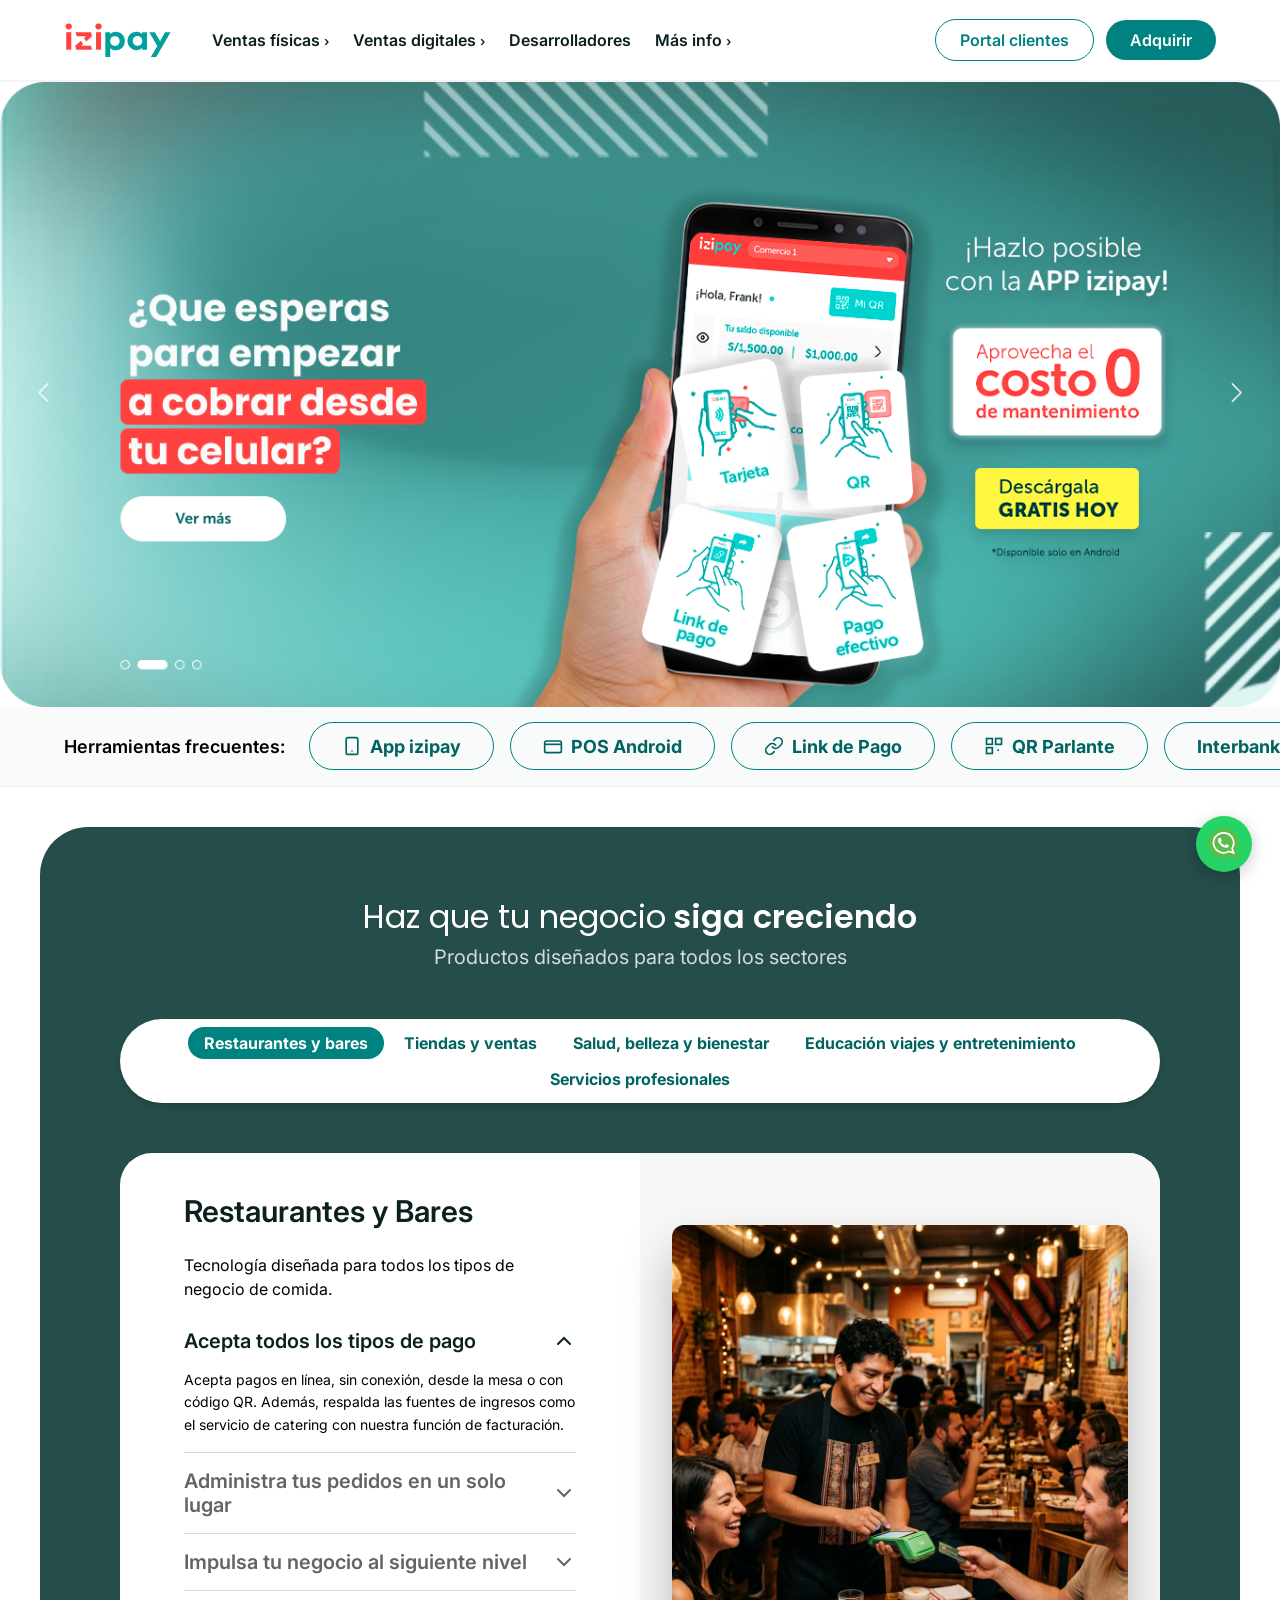
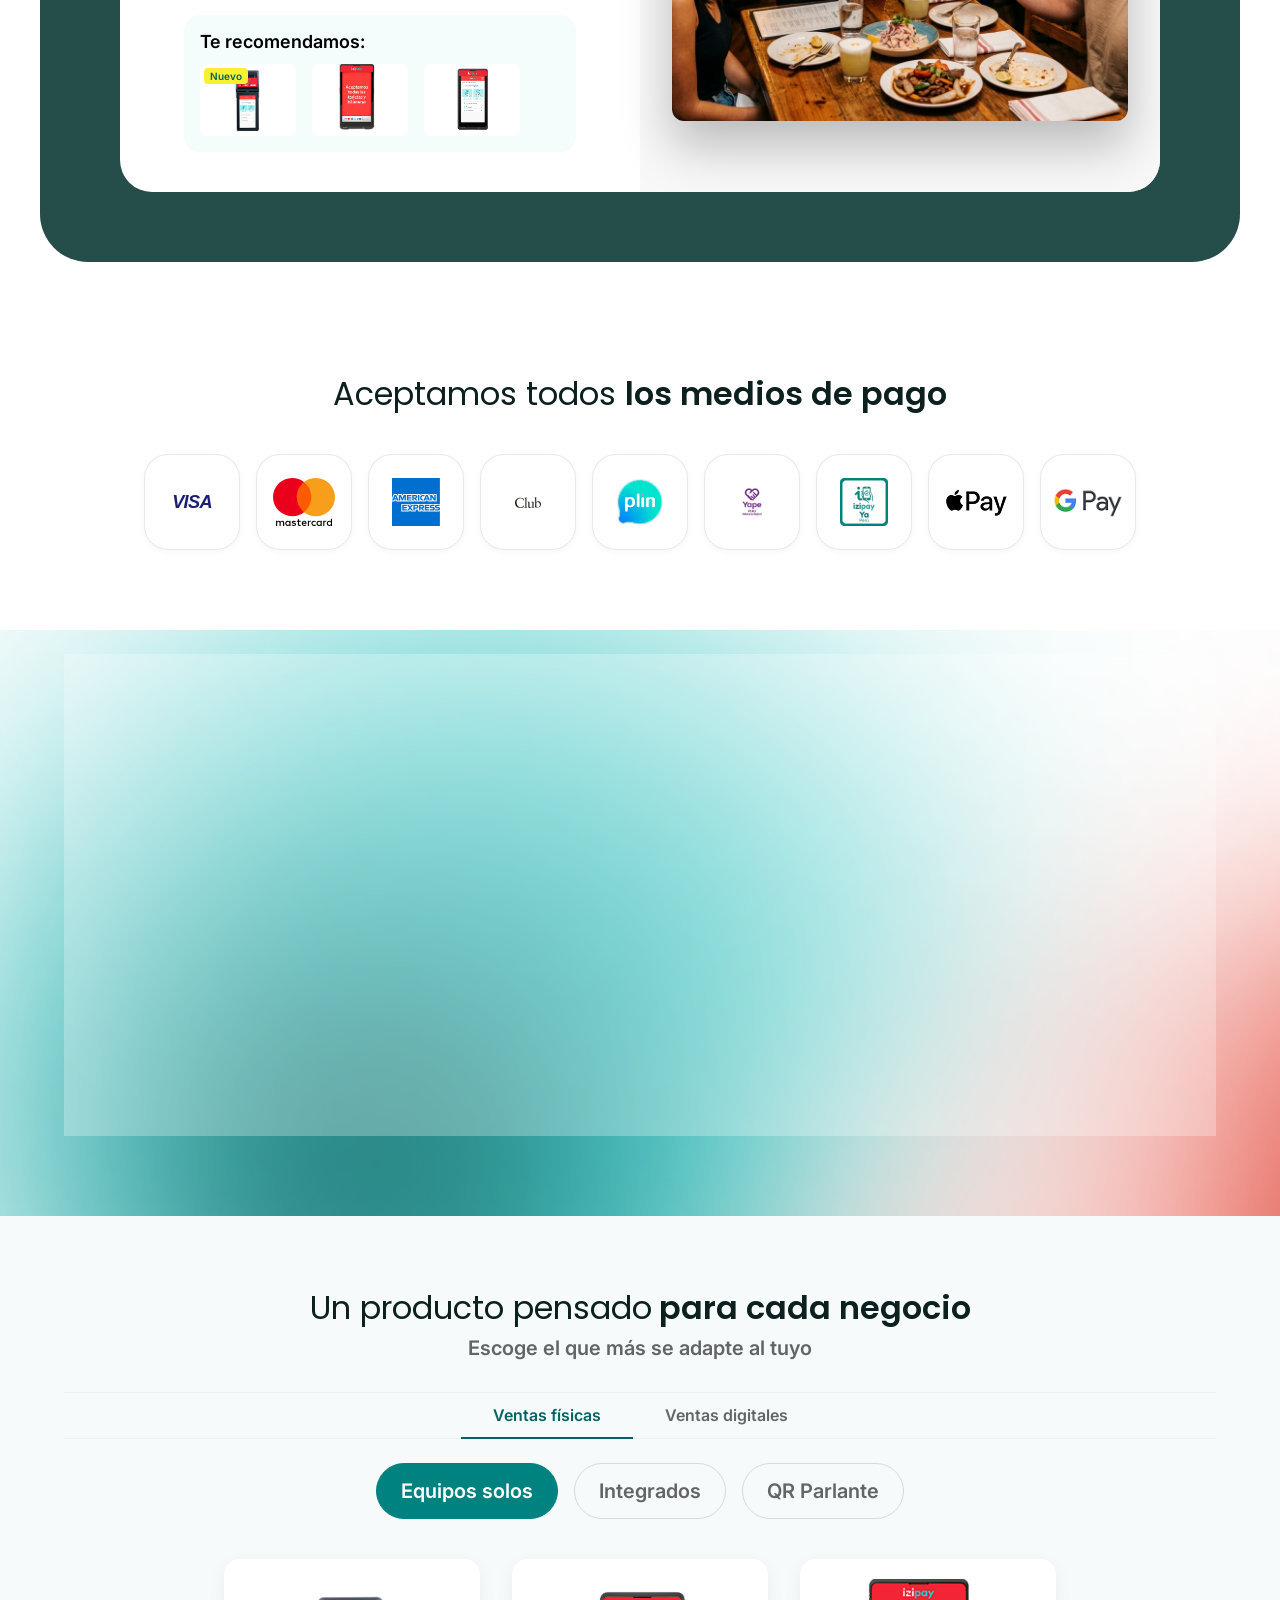
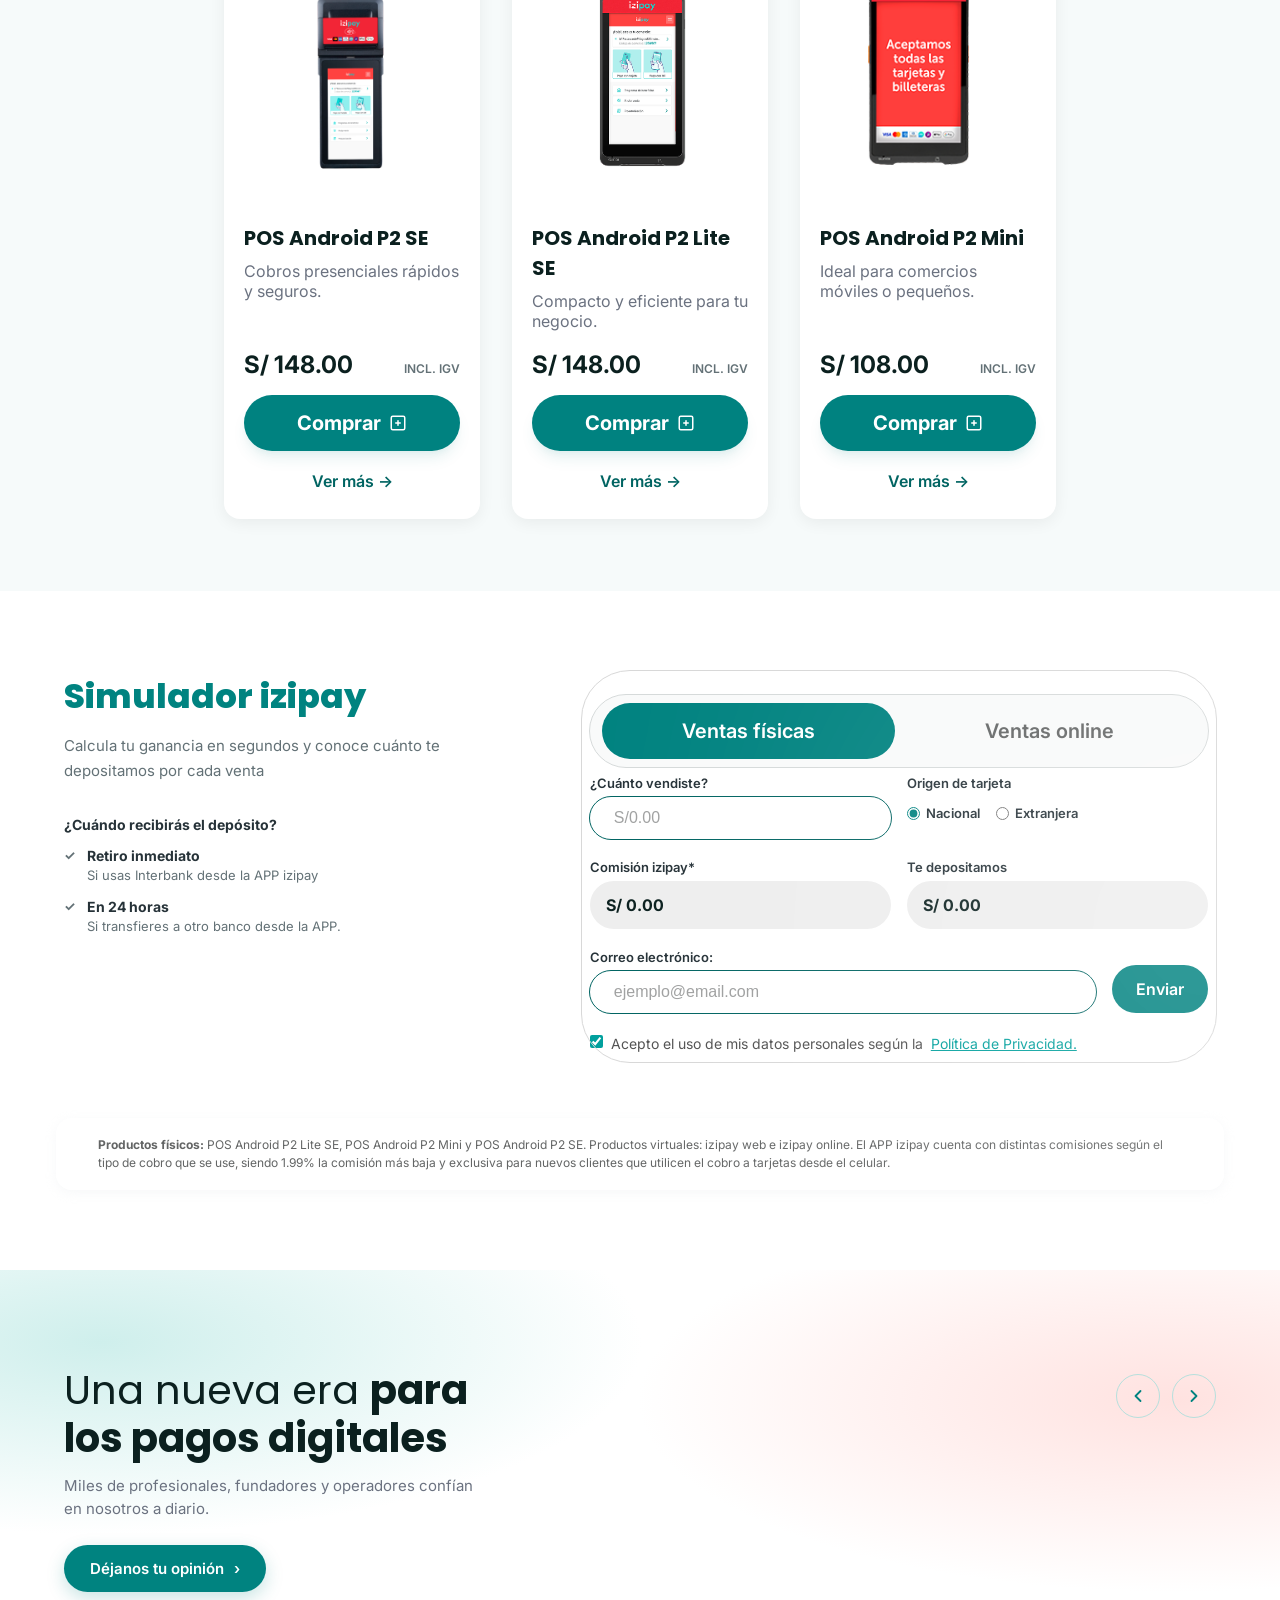
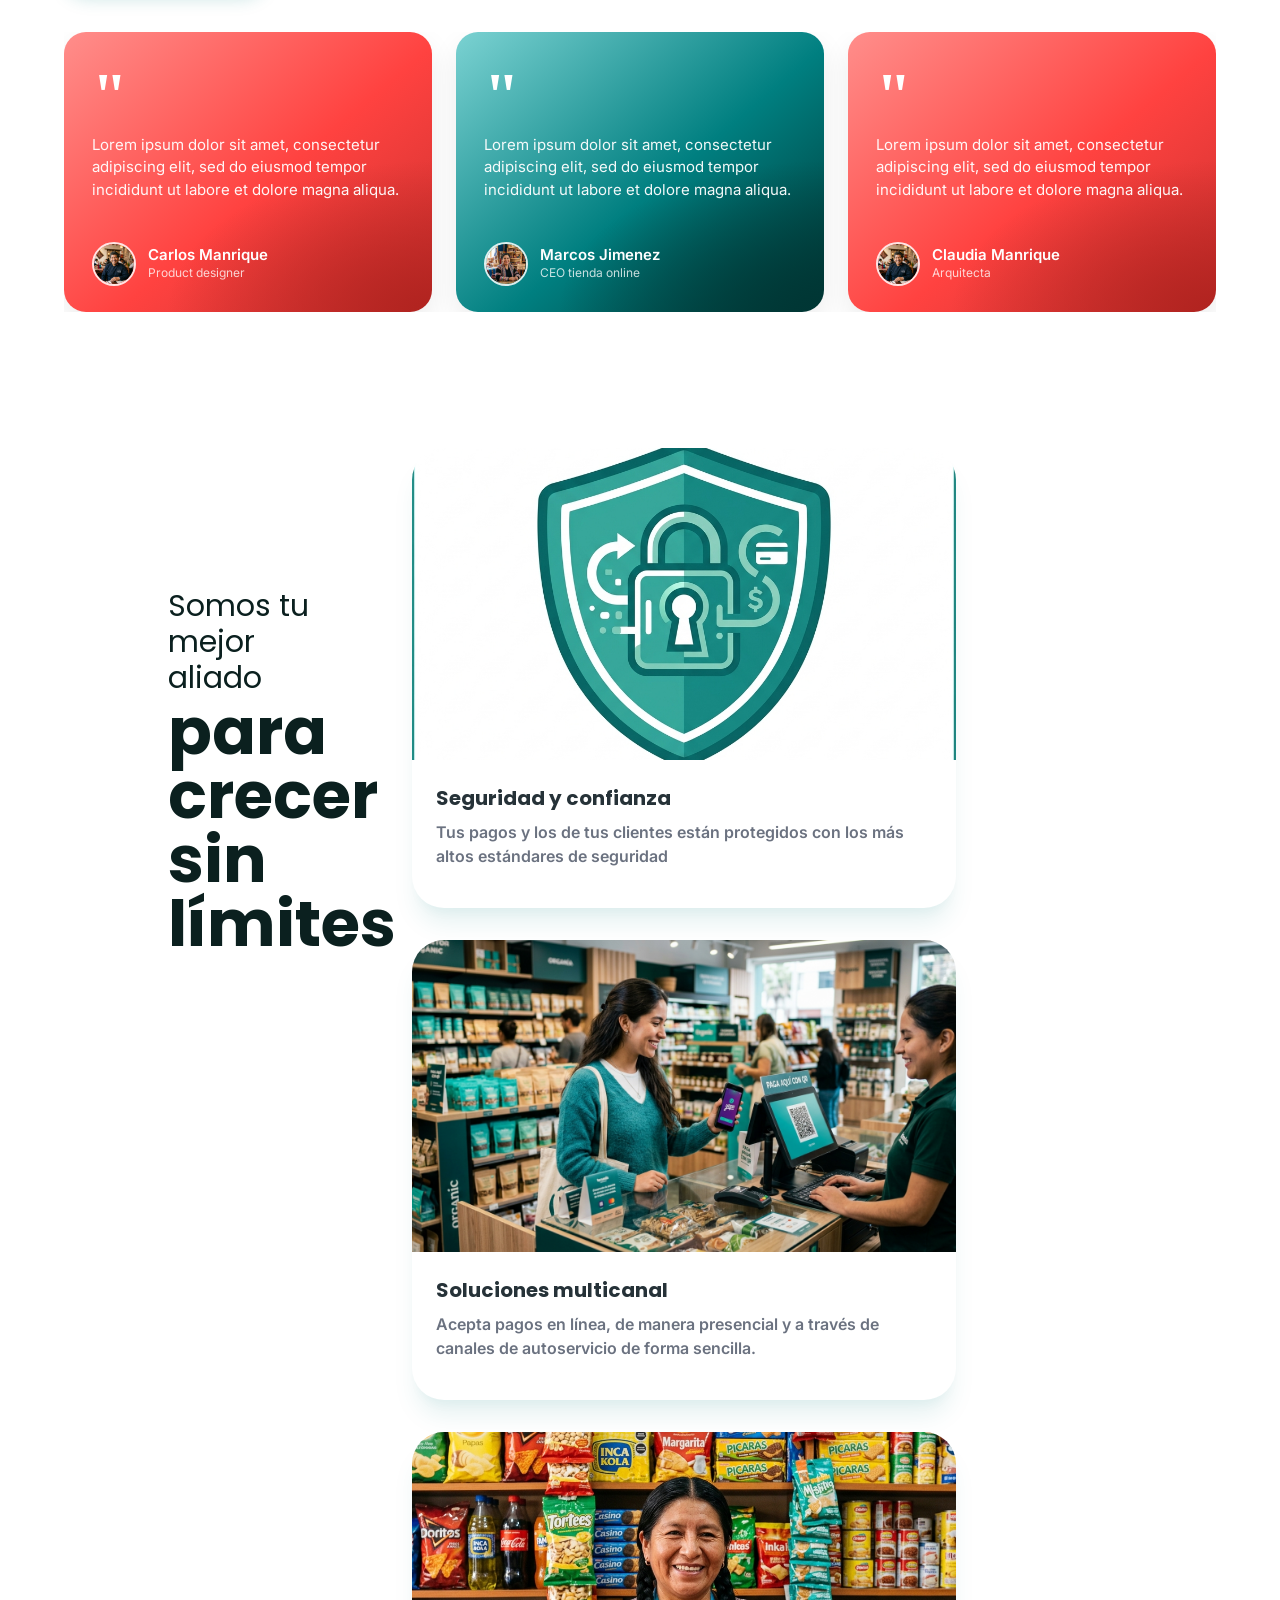
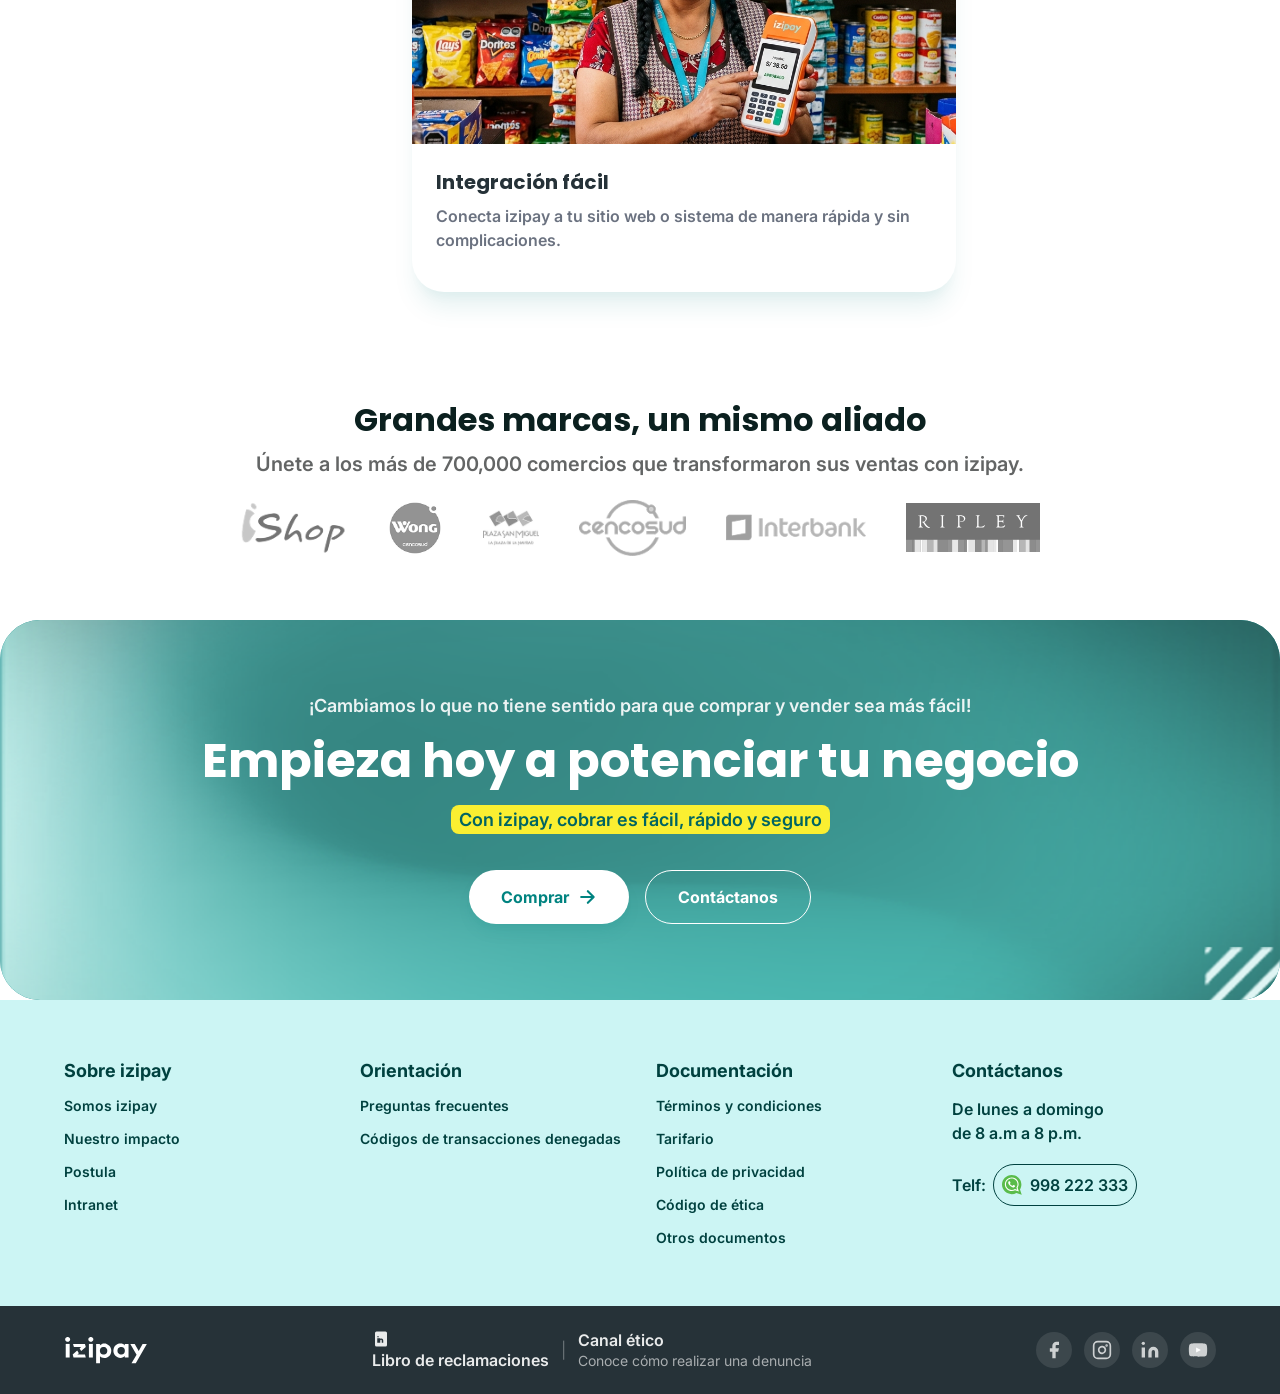
==== index.html @ b8c8ad10 "feat: carousel Promociones con 3 banners reales (1920x592, image177, image176)" ====
<!DOCTYPE html>
<html lang="es">
<head>
  <meta charset="UTF-8" />
  <meta name="viewport" content="width=device-width, initial-scale=1.0" />
  <title>izipay — Cobra desde tu celular</title>
  <link rel="stylesheet" href="styles.css" />
  <link rel="preconnect" href="https://fonts.googleapis.com" />
  <link rel="preconnect" href="https://fonts.gstatic.com" crossorigin />
  <link href="https://fonts.googleapis.com/css2?family=Poppins:wght@400;500;600;700;800;900&family=Inter:ital,wght@0,400;0,500;0,600;0,700;1,400&family=Nunito:wght@400;500;600;700;800&display=swap" rel="stylesheet" />
  <meta name="theme-color" content="#008280" />
</head>
<body>

<!-- ═══════════════════ NAVBAR ═══════════════════ -->
<nav class="navbar">
  <div class="nav-inner">
    <div class="nav-left">
      <a href="#" class="nav-logo">
        <img src="assets/Logo.svg" alt="izipay" />
      </a>
      <ul class="nav-links">
        <li><a href="#">Ventas físicas <span class="chevron">›</span></a></li>
        <li><a href="#">Ventas digitales <span class="chevron">›</span></a></li>
        <li><a href="#">Desarrolladores</a></li>
        <li><a href="#">Más info <span class="chevron">›</span></a></li>
      </ul>
    </div>
    <div class="nav-actions">
      <a href="#" class="btn-portal">Portal clientes</a>
      <a href="#" class="btn-adquirir">Adquirir</a>
    </div>
    <button class="hamburger" id="menuBtn"><span></span><span></span><span></span></button>
  </div>
</nav>

<!-- ═══════════════════ HERO CAROUSEL ═══════════════════ -->
<section class="hero-section">
  <div class="hero-wrap">
    <div class="carousel" id="carousel">

      <!-- SLIDE 1: APP izipay (Portada.png) -->
      <div class="slide active" data-slide="0">
        <img class="slide-full" src="assets/Portada.png" alt="¿Qué esperas para empezar a cobrar desde tu celular?" />
      </div>

      <!-- SLIDE 2: POS combo (Portada-1.png) -->
      <div class="slide" data-slide="1">
        <img class="slide-full" src="assets/Portada-1.png" alt="Consigue tu POS izipay y multiplica tus ventas" />
      </div>

      <!-- SLIDE 3: Retira al instante (Portada-2.png) -->
      <div class="slide" data-slide="2">
        <img class="slide-full" src="assets/Portada-2.png" alt="Solo con tu POS izipay retira tu dinero al instante" />
      </div>

    </div><!-- /carousel -->

    <!-- Zonas invisibles clickeables para navegar (la imagen ya trae sus propios dots/flechas) -->
    <button class="hero-nav-zone left"  onclick="changeSlide(-1)" aria-label="Slide anterior"></button>
    <button class="hero-nav-zone right" onclick="changeSlide(1)"  aria-label="Slide siguiente"></button>
  </div>
</section>

<!-- ═══════════════════ QUICK TOOLS BAR ═══════════════════ -->
<div class="quicktools-bar">
  <span class="quicktools-label">Herramientas frecuentes:</span>
  <div class="quicktools-list">
    <a href="#" class="qtool">
      <svg width="20" height="20" viewBox="0 0 24 24" fill="none"><rect x="5" y="2" width="14" height="20" rx="2" stroke="#006462" stroke-width="2"/><line x1="12" y1="18" x2="12" y2="18" stroke="#006462" stroke-width="2" stroke-linecap="round"/></svg>
      App izipay
    </a>
    <a href="#" class="qtool">
      <svg width="20" height="20" viewBox="0 0 24 24" fill="none"><rect x="2" y="6" width="20" height="14" rx="2" stroke="#006462" stroke-width="2"/><line x1="2" y1="10" x2="22" y2="10" stroke="#006462" stroke-width="2"/></svg>
      POS Android
    </a>
    <a href="#" class="qtool">
      <svg width="20" height="20" viewBox="0 0 24 24" fill="none"><path d="M10 13a5 5 0 007.54.54l3-3a5 5 0 00-7.07-7.07l-1.72 1.71" stroke="#006462" stroke-width="2" stroke-linecap="round"/><path d="M14 11a5 5 0 00-7.54-.54l-3 3a5 5 0 007.07 7.07l1.71-1.71" stroke="#006462" stroke-width="2" stroke-linecap="round"/></svg>
      Link de Pago
    </a>
    <a href="#" class="qtool">
      <svg width="20" height="20" viewBox="0 0 24 24" fill="none"><rect x="3" y="3" width="7" height="7" stroke="#006462" stroke-width="2"/><rect x="14" y="3" width="7" height="7" stroke="#006462" stroke-width="2"/><rect x="3" y="14" width="7" height="7" stroke="#006462" stroke-width="2"/><rect x="16" y="16" width="2" height="2" fill="#006462"/></svg>
      QR Parlante
    </a>
    <a href="#" class="qtool">Interbank negocios</a>
  </div>
</div>

<!-- ═══════════════════ SECTORES ═══════════════════ -->
<section class="sectores-section">
  <div class="sectores-inner">
    <div class="sectores-header">
      <h2><span class="sec-light">Haz que tu negocio</span> <span class="sec-bold">siga creciendo</span></h2>
      <p>Productos diseñados para todos los sectores</p>
    </div>

    <div class="sector-tabs-wrap">
      <div class="sector-tabs" id="sectorTabs">
        <button class="stab-sector active" data-sector="restaurantes" onclick="switchSector(this)">Restaurantes y bares</button>
        <button class="stab-sector" data-sector="tiendas" onclick="switchSector(this)">Tiendas y ventas</button>
        <button class="stab-sector" data-sector="salud" onclick="switchSector(this)">Salud, belleza y bienestar</button>
        <button class="stab-sector" data-sector="educacion" onclick="switchSector(this)">Educación viajes y entretenimiento</button>
        <button class="stab-sector" data-sector="servicios" onclick="switchSector(this)">Servicios profesionales</button>
      </div>
    </div>

    <div class="sector-card">
      <div class="sector-left">
        <h3 id="sectorTitle">Restaurantes y Bares</h3>
        <p id="sectorDesc">Tecnología diseñada para todos los tipos de negocio de comida.</p>
        <div class="sector-accordion">
          <div class="acc-item open">
            <button class="acc-btn" onclick="toggleAcc(this)">
              <span>Acepta todos los tipos de pago</span>
              <svg class="acc-icon" width="24" height="24" viewBox="0 0 24 24" fill="none"><path d="M6 9l6 6 6-6" stroke="currentColor" stroke-width="2" stroke-linecap="round"/></svg>
            </button>
            <div class="acc-body">
              <p>Acepta pagos en línea, sin conexión, desde la mesa o con código QR. Además, respalda las fuentes de ingresos como el servicio de catering con nuestra función de facturación.</p>
            </div>
          </div>
          <div class="acc-item">
            <button class="acc-btn" onclick="toggleAcc(this)">
              <span>Administra tus pedidos en un solo lugar</span>
              <svg class="acc-icon" width="24" height="24" viewBox="0 0 24 24" fill="none"><path d="M6 9l6 6 6-6" stroke="currentColor" stroke-width="2" stroke-linecap="round"/></svg>
            </button>
            <div class="acc-body">
              <p>Controla todos tus pedidos desde una sola plataforma, reduciendo errores y aumentando la eficiencia de tu equipo.</p>
            </div>
          </div>
          <div class="acc-item">
            <button class="acc-btn" onclick="toggleAcc(this)">
              <span>Impulsa tu negocio al siguiente nivel</span>
              <svg class="acc-icon" width="24" height="24" viewBox="0 0 24 24" fill="none"><path d="M6 9l6 6 6-6" stroke="currentColor" stroke-width="2" stroke-linecap="round"/></svg>
            </button>
            <div class="acc-body">
              <p>Accede a reportes detallados, análisis de ventas y herramientas de fidelización para hacer crecer tu negocio.</p>
            </div>
          </div>
        </div>
        <div class="sector-rec">
          <span class="sector-rec-title">Te recomendamos:</span>
          <div class="sector-rec-products">
            <div class="srec-card">
              <img src="Product/11.06.25-IMAGENES-POS-P2-SE 1.png" alt="POS P2 Lite SE" />
              <span class="srec-badge">Nuevo</span>
            </div>
            <div class="srec-card">
              <img src="Product/Android-P2-Mini_frontal 1.png" alt="POS P2 Mini" />
            </div>
            <div class="srec-card">
              <img src="Product/P2 Lite SE - Frontal porting 3-1.png" alt="QR Parlante" />
            </div>
          </div>
        </div>
      </div>
      <div class="sector-right">
        <img src="assets/sector-restaurantes.png" alt="Sector visual" class="sector-img" id="sectorImg" />
      </div>
    </div>
  </div>
</section>

<!-- ═══════════════════ MEDIOS DE PAGO ═══════════════════ -->
<section class="medios-section">
  <div class="container">
    <h2 class="section-title-dark">Aceptamos todos <strong>los medios de pago</strong></h2>
    <div class="medios-grid">
      <div class="medio-card">
        <svg viewBox="0 0 100 32" xmlns="http://www.w3.org/2000/svg" style="height:32px"><text x="50" y="24" font-family="Arial Black, Arial, sans-serif" font-size="26" font-weight="900" fill="#1A1F71" text-anchor="middle" font-style="italic" letter-spacing="-1">VISA</text></svg>
      </div>
      <div class="medio-card">
        <img src="assets/mastercard.svg" alt="Mastercard" />
      </div>
      <div class="medio-card">
        <img src="assets/amex.svg" alt="American Express" />
      </div>
      <div class="medio-card">
        <img src="assets/club.svg" alt="Diners Club" />
      </div>
      <div class="medio-card">
        <img src="assets/PLIN.png" alt="PLIN" />
      </div>
      <div class="medio-card">
        <img src="assets/yape.png" alt="Yape" />
      </div>
      <div class="medio-card">
        <img src="assets/izipay-ya.png" alt="izipay Ya" />
      </div>
      <div class="medio-card">
        <img src="assets/Apple_Pay_Mark_RGB_041619 1.png" alt="Apple Pay" />
      </div>
      <div class="medio-card">
        <img src="assets/GPay_Acceptance_Mark_FullColor 1.png" alt="Google Pay" />
      </div>
    </div>
  </div>
</section>

<!-- ═══════════════════ BANNER PROMOCIONAL ═══════════════════ -->
<section class="banner-promo-section">
  <div class="container">
    <div class="banner-glass-wrap">
      <p class="banner-glass-title"><span>Promociones</span> que tenemos para ti</p>

      <div class="banner-carousel">
        <button class="banner-arrow left" onclick="bannerSlide(-1)" aria-label="Anterior">
          <svg width="20" height="20" viewBox="0 0 24 24" fill="none"><path d="M15 18l-6-6 6-6" stroke="currentColor" stroke-width="2.2" stroke-linecap="round" stroke-linejoin="round"/></svg>
        </button>

        <div class="banner-track-wrap">
          <div class="banner-track" id="bannerTrack">
            <div class="banner-slide active">
              <img src="Product/1920x592 4.png" alt="Potencia tu negocio sumándole Ari a tu POS izipay desde S/59 al mes" />
            </div>
            <div class="banner-slide">
              <img src="Product/image 177.png" alt="¡QUE SUENE! El primer parlante que confirma tus ventas" />
            </div>
            <div class="banner-slide">
              <img src="Product/image 176.png" alt="Súmale Ari a tu POS y emite boletas electrónicas en un instante" />
            </div>
          </div>
        </div>

        <button class="banner-arrow right" onclick="bannerSlide(1)" aria-label="Siguiente">
          <svg width="20" height="20" viewBox="0 0 24 24" fill="none"><path d="M9 6l6 6-6 6" stroke="currentColor" stroke-width="2.2" stroke-linecap="round" stroke-linejoin="round"/></svg>
        </button>
      </div>

      <div class="banner-dots" id="bannerDots">
        <button class="bdot active" onclick="goBanner(0)" aria-label="Slide 1"></button>
        <button class="bdot" onclick="goBanner(1)" aria-label="Slide 2"></button>
        <button class="bdot" onclick="goBanner(2)" aria-label="Slide 3"></button>
      </div>
    </div>
  </div>
</section>

<!-- ═══════════════════ PRODUCTOS ═══════════════════ -->
<section class="productos-section">
  <div class="container">
    <div class="prod-header">
      <h2><span class="sec-light2">Un producto pensado</span> <span class="sec-bold2">para cada negocio</span></h2>
      <p class="prod-subtitle">Escoge el que más se adapte al tuyo</p>
    </div>
    <div class="prod-type-tabs">
      <button class="ptype active" onclick="switchProdType(this)">Ventas físicas</button>
      <button class="ptype" onclick="switchProdType(this)">Ventas digitales</button>
    </div>
    <div class="prod-sub-tabs">
      <button class="psub active" onclick="switchSubTab(this)">Equipos solos</button>
      <button class="psub" onclick="switchSubTab(this)">Integrados</button>
      <button class="psub" onclick="switchSubTab(this)">QR Parlante</button>
    </div>
    <div class="prod-grid">
      <div class="prod-card">
        <div class="prod-img-wrap">
          <img src="Product/11.06.25-IMAGENES-POS-P2-SE 1.png" alt="POS P2 SE" />
        </div>
        <div class="prod-info">
          <h3>POS Android P2 SE</h3>
          <p>Cobros presenciales rápidos y seguros.</p>
          <div class="prod-price">
            <strong>S/ 148.00</strong>
            <span class="prod-igv">INCL. IGV</span>
          </div>
          <a href="#" class="btn-prod-buy">Comprar <svg width="18" height="18" viewBox="0 0 24 24" fill="none"><rect x="3" y="3" width="18" height="18" rx="2" stroke="white" stroke-width="2"/><path d="M9 12h6m-3-3v6" stroke="white" stroke-width="2" stroke-linecap="round"/></svg></a>
          <a href="#" class="btn-prod-link">Ver más →</a>
        </div>
      </div>
      <div class="prod-card">
        <div class="prod-img-wrap">
          <img src="Product/P2 Lite SE - Frontal porting 3-1.png" alt="POS Android P2 Lite SE" />
        </div>
        <div class="prod-info">
          <h3>POS Android P2 Lite SE</h3>
          <p>Compacto y eficiente para tu negocio.</p>
          <div class="prod-price">
            <strong>S/ 148.00</strong>
            <span class="prod-igv">INCL. IGV</span>
          </div>
          <a href="#" class="btn-prod-buy">Comprar <svg width="18" height="18" viewBox="0 0 24 24" fill="none"><rect x="3" y="3" width="18" height="18" rx="2" stroke="white" stroke-width="2"/><path d="M9 12h6m-3-3v6" stroke="white" stroke-width="2" stroke-linecap="round"/></svg></a>
          <a href="#" class="btn-prod-link">Ver más →</a>
        </div>
      </div>
      <div class="prod-card">
        <div class="prod-img-wrap">
          <img src="Product/Android-P2-Mini_frontal 1.png" alt="POS Android P2 Mini" />
        </div>
        <div class="prod-info">
          <h3>POS Android P2 Mini</h3>
          <p>Ideal para comercios móviles o pequeños.</p>
          <div class="prod-price">
            <strong>S/ 108.00</strong>
            <span class="prod-igv">INCL. IGV</span>
          </div>
          <a href="#" class="btn-prod-buy">Comprar <svg width="18" height="18" viewBox="0 0 24 24" fill="none"><rect x="3" y="3" width="18" height="18" rx="2" stroke="white" stroke-width="2"/><path d="M9 12h6m-3-3v6" stroke="white" stroke-width="2" stroke-linecap="round"/></svg></a>
          <a href="#" class="btn-prod-link">Ver más →</a>
        </div>
      </div>
    </div>
  </div>
</section>

<!-- ═══════════════════ SIMULADOR ═══════════════════ -->
<section class="simulador-section">
  <div class="container">
    <div class="sim-inner">
      <div class="sim-left">
        <h2 class="sim-title">Simulador izipay</h2>
        <p class="sim-desc">Calcula tu ganancia en segundos y conoce cuánto te depositamos por cada venta</p>
        <div class="sim-deposit">
          <h4>¿Cuándo recibirás el depósito?</h4>
          <div class="sim-item">
<span class="check-emoji">✓</span>
            <div>
              <strong>Retiro inmediato</strong>
              <span>Si usas Interbank desde la APP izipay</span>
            </div>
          </div>
          <div class="sim-item">
<span class="check-emoji">✓</span>
            <div>
              <strong>En 24 horas</strong>
              <span>Si transfieres a otro banco desde la APP.</span>
            </div>
          </div>
        </div>
      </div>

      <div class="sim-card">
        <div class="sim-tabs">
          <button class="stab active" onclick="switchSimTab(this, 'fisica')">Ventas físicas</button>
          <button class="stab" onclick="switchSimTab(this, 'online')">Ventas online</button>
        </div>
        <div class="sim-form" id="sim-fisica">
          <div class="sim-row">
            <div class="sim-field">
              <label>¿Cuánto vendiste?</label>
              <input type="number" placeholder="S/0.00" id="sim-venta" oninput="calcSim()" />
            </div>
            <div class="sim-field">
              <label>Origen de tarjeta</label>
              <div class="sim-radios">
                <label class="radio-label">
                  <input type="radio" name="origen" value="0.0409" checked onchange="calcSim()" /> Nacional
                </label>
                <label class="radio-label">
                  <input type="radio" name="origen" value="0.0549" onchange="calcSim()" /> Extranjera
                </label>
              </div>
            </div>
          </div>
          <div class="sim-row">
            <div class="sim-field">
              <label>Comisión izipay*</label>
              <div class="sim-output" id="sim-comision">S/ 0.00</div>
            </div>
            <div class="sim-field">
              <label>Te depositamos</label>
              <div class="sim-output sim-output-main" id="sim-deposito">S/ 0.00</div>
            </div>
          </div>
          <div class="sim-row sim-email-row">
            <div class="sim-field sim-field-grow">
              <label>Correo electrónico:</label>
              <input type="email" placeholder="ejemplo@email.com" />
            </div>
            <button class="btn-sim-send">Enviar</button>
          </div>
          <label class="sim-privacy">
            <input type="checkbox" checked />
            Acepto el uso de mis datos personales según la <a href="#">Política de Privacidad.</a>
          </label>
        </div>
      </div>
      <div class="sim-disclaimer-card">
        <strong>Productos físicos:</strong> POS Android P2 Lite SE, POS Android P2 Mini y POS Android P2 SE. Productos virtuales: izipay web e izipay online. El APP izipay cuenta con distintas comisiones según el tipo de cobro que se use, siendo 1.99% la comisión más baja y exclusiva para nuevos clientes que utilicen el cobro a tarjetas desde el celular.
      </div>
    </div>
  </div>
</section>

<!-- ═══════════════════ TESTIMONIOS ═══════════════════ -->
<section class="testimonios-section">
  <div class="container">
    <div class="testi-header-row">
      <div class="testi-header-text">
        <h2 class="testi-title">Una nueva era <strong>para<br/>los pagos digitales</strong></h2>
        <p class="testi-sub">Miles de profesionales, fundadores y operadores confían en nosotros a diario.</p>
        <a href="#" class="testi-btn">Déjanos tu opinión <span aria-hidden="true">›</span></a>
      </div>
      <div class="testi-arrows">
        <button class="testi-arrow" onclick="testiSlide(-1)" aria-label="anterior">
          <svg width="20" height="20" viewBox="0 0 24 24" fill="none"><path d="M15 18l-6-6 6-6" stroke="currentColor" stroke-width="2.2" stroke-linecap="round" stroke-linejoin="round"/></svg>
        </button>
        <button class="testi-arrow" onclick="testiSlide(1)" aria-label="siguiente">
          <svg width="20" height="20" viewBox="0 0 24 24" fill="none"><path d="M9 6l6 6-6 6" stroke="currentColor" stroke-width="2.2" stroke-linecap="round" stroke-linejoin="round"/></svg>
        </button>
      </div>
    </div>

    <div class="testi-track-wrap">
      <div class="testi-track" id="testiTrack">

        <article class="testi-card red">
          <div class="testi-quote-mark">"</div>
          <p class="testi-text">Lorem ipsum dolor sit amet, consectetur adipiscing elit, sed do eiusmod tempor incididunt ut labore et dolore magna aliqua.</p>
          <div class="testi-person">
            <img src="assets/testi-1.png" alt="Carlos Manrique" />
            <div class="testi-person-info">
              <strong>Carlos Manrique</strong>
              <span>Product designer</span>
            </div>
          </div>
        </article>

        <article class="testi-card teal">
          <div class="testi-quote-mark">"</div>
          <p class="testi-text">Lorem ipsum dolor sit amet, consectetur adipiscing elit, sed do eiusmod tempor incididunt ut labore et dolore magna aliqua.</p>
          <div class="testi-person">
            <img src="assets/testi-2.png" alt="Marcos Jimenez" />
            <div class="testi-person-info">
              <strong>Marcos Jimenez</strong>
              <span>CEO tienda online</span>
            </div>
          </div>
        </article>

        <article class="testi-card red">
          <div class="testi-quote-mark">"</div>
          <p class="testi-text">Lorem ipsum dolor sit amet, consectetur adipiscing elit, sed do eiusmod tempor incididunt ut labore et dolore magna aliqua.</p>
          <div class="testi-person">
            <img src="assets/testi-1.png" alt="Claudia Manrique" />
            <div class="testi-person-info">
              <strong>Claudia Manrique</strong>
              <span>Arquitecta</span>
            </div>
          </div>
        </article>

      </div>
    </div>
  </div>
</section>

<!-- ═══════════════════ BENEFICIOS ═══════════════════ -->
<section class="beneficios-section">
  <div class="bene-inner">
    <div class="bene-left">
      <p class="bene-subtitle">Somos tu mejor aliado</p>
      <h2 class="bene-title">para crecer sin límites</h2>
    </div>
    <div class="bene-cards">
      <div class="bene-card">
        <div class="bene-img-wrap">
          <img src="assets/icon-seguridad.png" alt="Seguridad y confianza" />
        </div>
        <div class="bene-info">
          <h4>Seguridad y confianza</h4>
          <p>Tus pagos y los de tus clientes están protegidos con los más altos estándares de seguridad</p>
        </div>
      </div>
      <div class="bene-card">
        <div class="bene-img-wrap">
          <img src="assets/hero-bg-celular.png" alt="Soluciones multicanal" />
        </div>
        <div class="bene-info">
          <h4>Soluciones multicanal</h4>
          <p>Acepta pagos en línea, de manera presencial y a través de canales de autoservicio de forma sencilla.</p>
        </div>
      </div>
      <div class="bene-card">
        <div class="bene-img-wrap">
          <img src="assets/sector-tiendas.png" alt="Integración fácil" />
        </div>
        <div class="bene-info">
          <h4>Integración fácil</h4>
          <p>Conecta izipay a tu sitio web o sistema de manera rápida y sin complicaciones.</p>
        </div>
      </div>
    </div>
  </div>
</section>

<!-- ═══════════════════ MARCAS ═══════════════════ -->
<section class="marcas-section">
  <div class="container">
    <div class="marcas-header">
      <h2>Grandes marcas, un mismo aliado</h2>
      <p>Únete a los más de 700,000 comercios que transformaron sus ventas con izipay.</p>
    </div>
    <div class="marcas-row">
      <img src="assets/logo-ishop-co-800-v1 1.png" alt="iShop" />
      <img src="assets/supermercados-wong-logo-png_seeklogo-234286 1.png" alt="Wong" />
      <img src="assets/centro-comercial-plaza-san-miguel-95 1.png" alt="Plaza San Miguel" />
      <img src="assets/Cencosud_logo.svg 1.png" alt="Cencosud" />
      <img src="assets/Interbank_logo.svg 1.png" alt="Interbank" />
      <img src="assets/Logo_Ripley 1.svg" alt="Ripley" />
    </div>
  </div>
</section>

<!-- ═══════════════════ CTA FINAL ═══════════════════ -->
<section class="cta-section">
  <img class="cta-bg" src="assets/fondo-baner-2b 1.png" alt="" />
  <div class="container cta-content">
    <p class="cta-sub">¡Cambiamos lo que no tiene sentido para que comprar y vender sea más fácil!</p>
    <h2 class="cta-title">Empieza hoy a potenciar tu negocio</h2>
    <div class="cta-highlight">Con izipay, cobrar es fácil, rápido y seguro</div>
    <div class="cta-btns">
      <a href="#" class="btn-cta-white">
        Comprar
        <svg width="20" height="20" viewBox="0 0 24 24" fill="none"><path d="M5 12h14M13 5l7 7-7 7" stroke="currentColor" stroke-width="2.5" stroke-linecap="round" stroke-linejoin="round"/></svg>
      </a>
      <a href="#" class="btn-cta-outline">Contáctanos</a>
    </div>
  </div>
</section>

<!-- ═══════════════════ FOOTER ═══════════════════ -->
<footer class="footer">
  <div class="footer-top">
    <div class="container footer-cols">
      <div class="fcol">
        <h4>Sobre izipay</h4>
        <ul>
          <li><a href="#">Somos izipay</a></li>
          <li><a href="#">Nuestro impacto</a></li>
          <li><a href="#">Postula</a></li>
          <li><a href="#">Intranet</a></li>
        </ul>
      </div>
      <div class="fcol">
        <h4>Orientación</h4>
        <ul>
          <li><a href="#">Preguntas frecuentes</a></li>
          <li><a href="#">Códigos de transacciones denegadas</a></li>
        </ul>
      </div>
      <div class="fcol">
        <h4>Documentación</h4>
        <ul>
          <li><a href="#">Términos y condiciones</a></li>
          <li><a href="#">Tarifario</a></li>
          <li><a href="#">Política de privacidad</a></li>
          <li><a href="#">Código de ética</a></li>
          <li><a href="#">Otros documentos</a></li>
        </ul>
      </div>
      <div class="fcol">
        <h4>Contáctanos</h4>
        <p class="footer-hours">De lunes a domingo<br/>de 8 a.m a 8 p.m.</p>
        <div class="footer-phone">
          <span>Telf:</span>
          <a href="tel:998222333" class="phone-badge">
            <img src="assets/Group 1707478176.svg" alt="WhatsApp" width="20" />
            998 222 333
          </a>
        </div>
      </div>
    </div>
  </div>
  <div class="footer-bottom">
    <div class="container footer-bottom-inner">
      <img src="assets/Logo.svg" alt="izipay" class="footer-logo" />
      <div class="footer-bottom-links">
        <a href="#" class="footer-link-item">
          <svg width="18" height="18" viewBox="0 0 24 24" fill="currentColor"><path d="M18 2h-12a2 2 0 0 0-2 2v16a2 2 0 0 0 2 2h12a2 2 0 0 0 2-2v-16a2 2 0 0 0-2-2zm-9 15h-2v-6h2zm-1-7a1 1 0 1 1 0-2 1 1 0 0 1 0 2zm7 7h-2v-3a1 1 0 0 0-2 0v3h-2v-6h2v.79a2.5 2.5 0 0 1 4 2.21z"/></svg>
          Libro de reclamaciones
        </a>
        <span class="footer-divider">|</span>
        <a href="#" class="footer-link-item">
          <span>Canal ético</span>
          <span class="footer-link-sub">Conoce cómo realizar una denuncia</span>
        </a>
      </div>
      <div class="footer-social">
        <a href="#" aria-label="Facebook">
          <svg width="20" height="20" viewBox="0 0 24 24" fill="currentColor"><path d="M18 2h-3a5 5 0 0 0-5 5v3H7v4h3v8h4v-8h3l1-4h-4V7a1 1 0 0 1 1-1h3z"/></svg>
        </a>
        <a href="#" aria-label="Instagram">
          <svg width="20" height="20" viewBox="0 0 24 24" fill="none" stroke="currentColor" stroke-width="2"><rect x="2" y="2" width="20" height="20" rx="5"/><path d="M16 11.37A4 4 0 1 1 12.63 8 4 4 0 0 1 16 11.37z"/><circle cx="17.5" cy="6.5" r=".5" fill="currentColor"/></svg>
        </a>
        <a href="#" aria-label="LinkedIn">
          <svg width="20" height="20" viewBox="0 0 24 24" fill="currentColor"><path d="M16 8a6 6 0 0 1 6 6v7h-4v-7a2 2 0 0 0-4 0v7h-4v-7a6 6 0 0 1 6-6z"/><rect x="2" y="9" width="4" height="12"/><circle cx="4" cy="4" r="2"/></svg>
        </a>
        <a href="#" aria-label="YouTube">
          <svg width="20" height="20" viewBox="0 0 24 24" fill="currentColor"><path d="M22.54 6.42a2.78 2.78 0 0 0-1.95-1.96C18.88 4 12 4 12 4s-6.88 0-8.59.46A2.78 2.78 0 0 0 1.46 6.42 29 29 0 0 0 1 12a29 29 0 0 0 .46 5.58A2.78 2.78 0 0 0 3.41 19.6C5.12 20 12 20 12 20s6.88 0 8.59-.46a2.78 2.78 0 0 0 1.95-1.95A29 29 0 0 0 23 12a29 29 0 0 0-.46-5.58z"/><polygon points="9.75 15.02 15.5 12 9.75 8.98 9.75 15.02" fill="white"/></svg>
        </a>
      </div>
    </div>
  </div>
</footer>

<!-- WhatsApp flotante -->
<a href="tel:998222333" class="whatsapp-float">
  <img src="assets/Group 1707478176.svg" alt="WhatsApp" />
</a>

<script src="script.js"></script>
</body>
</html>
---- styles.css ----
/* ─── RESET & BASE ─────────────────────────────────────── */
*, *::before, *::after { box-sizing: border-box; margin: 0; padding: 0; }
html { scroll-behavior: smooth; }
body {
  font-family: 'Inter', 'Poppins', sans-serif;
  color: #263238;
  background: #fff;
  overflow-x: hidden;
}

:root {
  --izi-teal: #008280;
  --izi-teal-dark: #006462;
  --izi-teal-light: #00A09D;
  --izi-red: #FF4240;
  --izi-dark: #0B201F;
  --izi-title: #263238;
  --izi-body: #6B7280;
  --izi-gray: #636565;
  --izi-yellow: #FAEF31;
  --izi-footer-bg: #CCF5F4;
  --izi-footer-text: #00413F;
  --radius-pill: 100px;
  --radius-card: 32px;
  --radius-card-sm: 24px;
}
a { text-decoration: none; color: inherit; }
ul { list-style: none; }
img { display: block; max-width: 100%; }
button { cursor: pointer; border: none; background: none; font-family: inherit; }

.container {
  max-width: 1200px;
  margin: 0 auto;
  padding: 0 24px;
}

/* ─── NAVBAR ───────────────────────────────────────────── */
.navbar {
  position: fixed;
  top: 0; left: 0; right: 0;
  z-index: 100;
  background: #fff;
  border-bottom: 2px solid #F4F4F4;
  backdrop-filter: blur(10px);
  -webkit-backdrop-filter: blur(10px);
  height: 82px;
  transition: box-shadow .25s;
}
.navbar.scrolled { box-shadow: 0 4px 24px rgba(0,131,128,.08); }
.nav-inner {
  max-width: 1200px;
  margin: 0 auto;
  padding: 0 24px;
  height: 100%;
  display: flex;
  align-items: center;
  gap: 32px;
}
.nav-left {
  display: flex;
  align-items: center;
  gap: 40px;
  flex: 1;
}
.nav-logo img { height: 36px; }
.nav-links {
  display: flex;
  gap: 24px;
}
.nav-links a {
  font-size: 16px;
  font-weight: 600;
  color: var(--izi-dark);
  white-space: nowrap;
  transition: color .2s;
}
.nav-links a:hover { color: var(--izi-teal); }
.chevron { font-style: normal; font-size: 13px; }
.nav-actions { display: flex; align-items: center; gap: 12px; }
.btn-portal {
  padding: 10px 24px;
  border: 1.5px solid var(--izi-teal);
  border-radius: var(--radius-pill);
  font-size: 16px;
  font-weight: 600;
  color: var(--izi-teal);
  transition: background .2s, color .2s;
  white-space: nowrap;
}
.btn-portal:hover { background: var(--izi-teal); color: #fff; }
.btn-adquirir {
  padding: 10px 24px;
  background: var(--izi-teal);
  border-radius: var(--radius-pill);
  font-size: 16px;
  font-weight: 600;
  color: #fff;
  transition: background .2s, transform .15s;
  white-space: nowrap;
}
.btn-adquirir:hover { background: var(--izi-teal-dark); transform: translateY(-1px); }
.hamburger {
  display: none;
  flex-direction: column;
  gap: 5px;
  margin-left: auto;
}
.hamburger span {
  display: block;
  width: 24px; height: 2px;
  background: #263238;
  border-radius: 2px;
}

/* ─── HERO CAROUSEL ────────────────────────────────────── */
.hero-section {
  margin-top: 82px; /* navbar height */
  width: 100%;
  background: transparent;
}
.hero-wrap {
  position: relative;
  width: 100%;
  overflow: hidden;
}
.carousel {
  width: 100%;
}
.slide-full {
  width: 100%;
  height: auto;
  display: block;
}
.slide {
  width: 100%;
  position: relative;
  display: none;
  overflow: hidden;
}
.slide.active { display: block; }
.hero-section { background: transparent; }
/* Slides full-image: imagen ya trae sus controles, ocultamos los nuestros
   y dejamos zonas clickeables transparentes para navegar. */
.hero-wrap .carousel-dots,
.hero-wrap .carousel-arrow { display: none !important; }
.hero-nav-zone {
  position: absolute;
  top: 0;
  bottom: 0;
  width: 50%;
  z-index: 5;
  cursor: pointer;
  background: transparent;
  border: 0;
}
.hero-nav-zone.left  { left: 0; }
.hero-nav-zone.right { right: 0; }
.slide-bg {
  position: absolute;
  inset: 0;
  width: 100%;
  height: 100%;
  object-fit: cover;
  z-index: 0;
}
.slide-content {
  position: relative;
  z-index: 2;
  max-width: 1200px;
  margin: 0 auto;
  width: 100%;
  padding: 0 80px 0 64px;
  display: flex;
  flex-direction: column;
  gap: 24px;
  justify-content: center;
}
.slide-text { display: flex; flex-direction: column; gap: 12px; }
.slide-title { display: flex; flex-direction: column; gap: 4px; }
.title-line {
  font-family: 'Poppins', sans-serif;
  font-size: clamp(28px, 4vw, 54px);
  font-weight: 800;
  line-height: 1.1;
  display: block;
}
.title-white { color: #fff; }
.title-dark  { color: var(--izi-dark); }
.title-red   {
  background: #FF4240;
  padding: 0 8px;
  border-radius: 8px;
  display: inline-block;
  width: fit-content;
}
.title-teal  { color: var(--izi-teal-dark); }

.slide-badge-yellow {
  display: inline-block;
  background: #FAEF31;
  color: #263238;
  font-size: 14px;
  font-weight: 700;
  padding: 6px 18px;
  border-radius: 20px;
  width: fit-content;
}
.slide-badge-yellow-outline {
  display: inline-block;
  border: 2px solid #FAEF31;
  color: #FAEF31;
  font-size: 14px;
  font-weight: 700;
  padding: 6px 18px;
  border-radius: 20px;
  width: fit-content;
}
.slide-bullets {
  list-style: disc;
  padding-left: 20px;
  display: flex;
  flex-direction: column;
  gap: 4px;
}
.slide-bullets li {
  font-size: 14px;
  color: #fff;
  font-weight: 500;
}
.btn-slide {
  display: inline-flex;
  align-items: center;
  gap: 8px;
  background: #fff;
  color: var(--izi-teal-dark);
  font-size: 16px;
  font-weight: 600;
  padding: 12px 24px;
  border-radius: var(--radius-pill);
  width: fit-content;
  transition: background .2s, transform .15s;
  box-shadow: 0 4px 6px -2px rgba(0,0,0,.05), 0 10px 15px -3px rgba(0,0,0,.10);
}
.btn-slide:hover { background: #e8f8f7; transform: translateY(-1px); }
.slide-image-wrap {
  position: absolute;
  right: 80px;
  bottom: 0;
  z-index: 1;
  max-height: 90%;
  display: flex;
  align-items: flex-end;
  pointer-events: none;
}
.slide-image-wrap img { max-height: 520px; object-fit: contain; }
.slide-image-right { right: 40px; }

/* Arrows */
.carousel-arrow {
  position: absolute;
  top: 50%;
  transform: translateY(-50%);
  z-index: 5;
  width: 44px; height: 44px;
  border-radius: 50%;
  background: rgba(255,255,255,.18);
  display: flex; align-items: center; justify-content: center;
  transition: background .2s;
}
.carousel-arrow:hover { background: rgba(255,255,255,.38); }
.carousel-arrow img { width: 20px; height: 20px; filter: brightness(0) invert(1); }
.arrow-left  { left: 24px; }
.arrow-right { right: 24px; }

/* Dots */
.carousel-dots {
  position: absolute;
  bottom: 20px;
  left: 50%;
  transform: translateX(-50%);
  z-index: 5;
  display: flex;
  gap: 8px;
}
.dot {
  width: 10px; height: 10px;
  border-radius: 50%;
  background: rgba(255,255,255,.45);
  transition: background .2s, transform .2s;
}
.dot.active {
  background: #fff;
  transform: scale(1.3);
}

/* ─── MEDIOS DE PAGO ───────────────────────────────────── */
.medios-section {
  padding: 72px 0 80px;
  background: #fff;
  position: relative;
}
.section-title-dark {
  font-family: 'Poppins', sans-serif;
  font-size: 32px;
  font-weight: 400;
  color: var(--izi-dark);
  text-align: center;
  margin-bottom: 40px;
  line-height: 1.25;
}
.section-title-dark strong { font-weight: 600; color: var(--izi-dark); }
.medios-grid {
  display: flex;
  flex-wrap: wrap;
  gap: 16px;
  justify-content: center;
  align-items: center;
}
.medio-card {
  background: rgba(255,255,255,0.80);
  border: 1px solid rgba(214,218,218,0.6);
  border-radius: var(--radius-card-sm);
  padding: 20px 12px;
  display: flex;
  align-items: center;
  justify-content: center;
  min-width: 96px;
  min-height: 96px;
  width: 96px;
  height: 96px;
  box-shadow: 0 2px 8px rgba(0,0,0,.04);
  transition: box-shadow .2s, transform .2s, background .2s;
}
.medio-card:hover { box-shadow: 0 8px 24px rgba(0,131,128,.12); transform: translateY(-3px); background: #fff; }
.medio-card img { max-height: 48px; max-width: 72px; object-fit: contain; }

/* ─── BANNER PROMO ─────────────────────────────────────── */
.banner-promo-section {
  padding: 24px 0 80px;
  position: relative;
  overflow: hidden;
  background: url('assets/Fondo.png') center center / cover no-repeat;
}
.banner-promo-section::before { display: none; }
.banner-glass-wrap {
  position: relative;
  z-index: 1;
  background: rgba(255,255,255,.28);
  backdrop-filter: blur(4px);
  border-radius: 40px;
  padding: 40px 32px 28px;
}
.banner-glass-title {
  font-family: 'Poppins', sans-serif;
  font-size: clamp(20px, 2.2vw, 26px);
  font-weight: 400;
  color: #1a1a1a;
  text-align: center;
  margin-bottom: 24px;
}
.banner-glass-title span { color: #008380; font-weight: 700; }


.banner-carousel {
  position: relative;
  display: flex;
  align-items: center;
  gap: 16px;
}
.banner-arrow {
  flex-shrink: 0;
  width: 44px;
  height: 44px;
  border-radius: 50%;
  border: 1.5px solid #B6E0DD;
  background: #fff;
  color: #008380;
  display: flex;
  align-items: center;
  justify-content: center;
  cursor: pointer;
  transition: background .2s, color .2s, border-color .2s, transform .15s;
  box-shadow: 0 2px 8px rgba(0,0,0,.06);
}
.banner-arrow:hover {
  background: #008380;
  color: #fff;
  border-color: #008380;
  transform: scale(1.05);
}
.banner-track-wrap {
  flex: 1;
  overflow: hidden;
  border-radius: 20px;
}
.banner-track {
  display: flex;
  transition: transform .5s ease;
}
.banner-slide {
  flex: 0 0 100%;
  width: 100%;
}
.banner-slide img {
  width: 100%;
  height: auto;
  display: block;
}
.banner-dots {
  display: flex;
  gap: 8px;
  justify-content: center;
  margin-top: 16px;
}
.bdot {
  border: 0;
  cursor: pointer;
  border-radius: 9999px;
  background: #D1D5DB;
  padding: 0;
  transition: all .25s;
}
.bdot.active { width: 28px; height: 8px; background: #008380; }
.bdot:not(.active) { width: 8px; height: 8px; }
.bdot:not(.active):hover { background: #9CA3AF; }

@media (max-width: 768px) {
  .banner-glass-wrap { padding: 28px 16px 20px; border-radius: 28px; }
  .banner-arrow { width: 36px; height: 36px; }
  .banner-carousel { gap: 8px; }
}

/* ─── PRODUCTOS ────────────────────────────────────────── */
.productos-section {
  padding: 72px 0;
  background: #f6fafa;
}
.section-label {
  text-align: center;
  font-size: 13px;
  font-weight: 600;
  color: #008380;
  text-transform: uppercase;
  letter-spacing: 1px;
  margin-bottom: 12px;
}
.prod-tabs {
  display: flex;
  justify-content: center;
  margin-bottom: 40px;
  border-radius: 40px;
  background: #e0efef;
  width: fit-content;
  margin-left: auto;
  margin-right: auto;
  padding: 4px;
}
.ptab {
  padding: 10px 28px;
  border-radius: 36px;
  font-size: 14px;
  font-weight: 600;
  color: #008380;
  transition: background .2s, color .2s;
}
.ptab.active {
  background: #008380;
  color: #fff;
}
.prod-grid {
  display: grid;
  grid-template-columns: repeat(3, 1fr);
  gap: 24px;
}
.prod-card {
  background: #fff;
  border-radius: var(--radius-card-sm);
  overflow: hidden;
  box-shadow: 0 4px 16px rgba(0,0,0,.06);
  display: flex;
  flex-direction: column;
  position: relative;
  transition: transform .25s cubic-bezier(.16,1,.3,1), box-shadow .25s;
}
.prod-card:hover { transform: translateY(-6px); box-shadow: 0 12px 32px rgba(0,131,128,.12); }
.prod-featured { border: 2px solid var(--izi-teal); }
.prod-badge {
  position: absolute;
  top: 16px; left: 16px;
  background: #FF4240;
  color: #fff;
  font-size: 11px;
  font-weight: 700;
  padding: 4px 12px;
  border-radius: 20px;
  z-index: 2;
}
.prod-img-wrap {
  background: #f0fafa;
  height: 210px;
  display: flex;
  align-items: center;
  justify-content: center;
  padding: 20px;
}
.prod-img-wrap img { max-height: 100%; object-fit: contain; }
.prod-info {
  padding: 20px;
  display: flex;
  flex-direction: column;
  gap: 8px;
  flex: 1;
}
.prod-info h3 {
  font-family: 'Poppins', sans-serif;
  font-size: 16px;
  font-weight: 700;
  color: #263238;
}
.prod-info p {
  font-size: 13px;
  color: #637176;
  flex: 1;
}
.prod-price {
  display: flex;
  align-items: baseline;
  gap: 6px;
  margin-top: 4px;
}
.prod-price span { font-size: 12px; color: #637176; }
.prod-price strong {
  font-family: 'Poppins', sans-serif;
  font-size: 22px;
  font-weight: 700;
  color: #008380;
}
.btn-teal {
  display: inline-flex;
  align-items: center;
  justify-content: center;
  background: var(--izi-teal);
  color: #fff;
  font-size: 16px;
  font-weight: 600;
  padding: 12px 24px;
  border-radius: var(--radius-pill);
  transition: background .2s, transform .15s;
}
.btn-teal:hover { background: var(--izi-teal-dark); transform: translateY(-1px); }
.btn-block { width: 100%; text-align: center; }

/* ─── SIMULADOR ────────────────────────────────────────── */
.simulador-section {
  padding: 80px 0;
  background: #fff;
}
.sim-inner {
  display: grid;
  grid-template-columns: 1fr 1.35fr;
  gap: 48px;
  align-items: start;
}
.sim-disclaimer-card {
  grid-column: 1 / -1;
}
.sim-title {
  font-family: 'Poppins', sans-serif;
  font-size: 34px;
  font-weight: 800;
  color: #008380;
  margin-bottom: 12px;
}
.sim-desc {
  font-size: 15px;
  color: #637176;
  line-height: 1.65;
  margin-bottom: 32px;
}
.sim-deposit h4 {
  font-size: 14px;
  font-weight: 700;
  color: #263238;
  margin-bottom: 14px;
}
.sim-item {
  display: flex;
  align-items: flex-start;
  gap: 12px;
  margin-bottom: 14px;
}
.check-icon { width: 22px; height: 22px; flex-shrink: 0; margin-top: 2px; }
.check-emoji { color: #008380; font-size: 18px; font-weight: 700; flex-shrink: 0; }
.sim-item strong {
  display: block;
  font-size: 14px;
  font-weight: 700;
  color: #263238;
}
.sim-item span { font-size: 13px; color: #637176; }
.sim-card {
  background: rgba(255,255,255,.80);
  border-radius: 48px;
  padding: 24px 8px 8px;
  outline: 1px solid #D8D8D8;
}
.sim-tabs {
  display: flex;
  border-radius: 56px;
  background: #F9FAFA;
  outline: 1px solid #D6DADA;
  padding: 8px 12px;
  margin-bottom: 8px;
  width: 100%;
  gap: 8px;
}
.stab {
  flex: 1;
  padding: 16px 32px;
  border-radius: 100px;
  font-size: 20px;
  font-weight: 600;
  color: #636565;
  transition: background .2s, color .2s;
}
.stab.active { background: #008380; color: #fff; }
.sim-form { display: flex; flex-direction: column; gap: 20px; }
.sim-row {
  display: grid;
  grid-template-columns: 1fr 1fr;
  gap: 16px;
}
.sim-field { display: flex; flex-direction: column; gap: 6px; }
.sim-field label {
  font-size: 13px;
  font-weight: 600;
  color: #263238;
}
.sim-field input[type="number"],
.sim-field input[type="email"] {
  padding: 12px 24px;
  border: none;
  border-radius: 32px;
  outline: 1px solid #006462;
  font-size: 16px;
  font-family: 'Nunito', inherit;
  color: #263238;
  background: #fff;
  transition: outline-color .2s;
}
.sim-field input:focus { outline-color: #008380; outline-width: 2px; }
.sim-field input::placeholder { color: #636565; opacity: .6; }
.sim-radios {
  display: flex;
  gap: 16px;
  align-items: center;
  padding-top: 8px;
}
.radio-label {
  display: flex;
  align-items: center;
  gap: 6px;
  font-size: 13px;
  color: #263238;
  cursor: pointer;
}
.radio-label input[type="radio"] { accent-color: #008380; }
.sim-output {
  padding: 12px 16px;
  border-radius: 32px;
  font-size: 16px;
  font-weight: 700;
  color: #0B201F;
  background: #EEEEEE;
  min-height: 48px;
  display: flex;
  align-items: center;
}
.sim-output-main {
  font-size: 16px;
  color: #0B201F;
  font-weight: 700;
}
.sim-email-row { grid-template-columns: 1fr auto; align-items: flex-end; }
.sim-field-grow { flex: 1; }
.btn-sim-send {
  padding: 12px 24px;
  background: #008380;
  color: #fff;
  font-size: 16px;
  font-weight: 600;
  border-radius: 100px;
  height: 48px;
  white-space: nowrap;
  transition: background .2s;
}
.btn-sim-send:hover { background: #006462; }
.sim-privacy {
  display: flex;
  align-items: flex-start;
  gap: 8px;
  font-size: 14px;
  color: #525252;
  line-height: 1.5;
}
.sim-privacy input[type="checkbox"] { accent-color: #00A09D; margin-top: 2px; flex-shrink: 0; }
.sim-privacy a { color: #00A09D; text-decoration: underline; }
.sim-disclaimer-card {
  background: rgba(255,255,255,.30);
  border: 2px solid #fff;
  border-radius: 16px;
  padding: 16px 40px;
  font-size: 12px;
  color: #636565;
  line-height: 1.5;
  margin: 8px -8px 0;
  box-shadow: 0 3px 12px rgba(229,231,235,.30);
}
.sim-disclaimer-card strong { font-weight: 700; }

/* ─── BENEFICIOS ───────────────────────────────────────── */
.beneficios-section {
  padding: 0;
  background: transparent;
}
.bene-inner {
  display: grid;
  grid-template-columns: 380px 1fr;
  gap: 0;
  align-items: flex-start;
  max-width: 1440px;
  margin: 0 auto;
  min-height: 744px;
}
.bene-left {
  display: flex;
  flex-direction: column;
  justify-content: center;
  align-items: flex-start;
  padding: 56px 40px 40px 168px;
  min-height: 744px;
  position: sticky;
  top: 82px;
}
.bene-subtitle {
  font-family: 'Poppins', sans-serif;
  font-size: 30px;
  font-weight: 400;
  color: var(--izi-dark);
  line-height: 1.2;
  margin-bottom: 4px;
}
.bene-title {
  font-family: 'Poppins', sans-serif;
  font-size: clamp(40px, 5vw, 64px);
  font-weight: 700;
  color: #0B201F;
  line-height: 1.0;
}
.bene-cards {
  display: flex;
  flex-direction: column;
  gap: 32px;
  padding: 56px 32px 40px;
}
.bene-card {
  background: #fff;
  border-radius: var(--radius-card);
  overflow: hidden;
  box-shadow: 0 10px 10px -5px rgba(0,131,128,.04), 0 20px 25px -5px rgba(0,131,128,.10);
  transition: transform .25s cubic-bezier(.16,1,.3,1), box-shadow .25s;
  width: 544px;
  max-width: 100%;
}
.bene-card:hover { transform: translateY(-4px); box-shadow: 0 20px 40px -10px rgba(0,131,128,.15); }
.bene-img-wrap { height: 312px; overflow: hidden; background: #F8F8F8; position: relative; }
.bene-img-wrap img { width: 100%; height: 100%; object-fit: cover; }
.bene-info { padding: 24px; height: 148px; display: flex; flex-direction: column; gap: 8px; }
.bene-info h4 {
  font-family: 'Poppins', sans-serif;
  font-size: 20px;
  font-weight: 700;
  color: var(--izi-title);
  line-height: 1.4;
}
.bene-info p { font-size: 16px; color: var(--izi-body); line-height: 1.5; font-weight: 600; }

/* ─── TESTIMONIOS ───────────────────────────────────────── */
.testimonios-section {
  padding: 96px 0 80px;
  background:
    radial-gradient(900px 320px at 8% 10%, #CFEFEC 0%, transparent 60%),
    radial-gradient(900px 320px at 92% 18%, #FFE2E0 0%, transparent 60%),
    #fff;
  overflow: hidden;
}
.testi-header-row {
  display: flex;
  align-items: flex-start;
  justify-content: space-between;
  gap: 32px;
  margin-bottom: 40px;
}
.testi-header-text { max-width: 520px; }
.testi-title {
  font-family: 'Poppins', sans-serif;
  font-size: clamp(28px, 3.4vw, 40px);
  font-weight: 400;
  color: #0B201F;
  line-height: 1.2;
  margin-bottom: 12px;
}
.testi-title strong { font-weight: 700; }
.testi-sub {
  font-size: 15px;
  color: #6B7280;
  line-height: 1.55;
  max-width: 420px;
}
.testi-btn {
  display: inline-flex;
  align-items: center;
  gap: 10px;
  background: #008380;
  color: #fff;
  font-size: 15px;
  font-weight: 600;
  padding: 14px 26px;
  border-radius: 100px;
  margin-top: 24px;
  transition: background .2s, transform .15s;
  box-shadow: 0 6px 18px rgba(0,131,128,.22);
}
.testi-btn:hover { background: #006462; transform: translateY(-1px); }
.testi-arrows {
  display: flex;
  gap: 12px;
  margin-top: 8px;
  flex-shrink: 0;
}
.testi-arrow {
  width: 44px;
  height: 44px;
  border-radius: 50%;
  border: 1.5px solid #B6E0DD;
  display: flex;
  align-items: center;
  justify-content: center;
  color: #008380;
  background: transparent;
  transition: background .2s, color .2s, border-color .2s;
}
.testi-arrow:hover { background: #008380; color: #fff; border-color: #008380; }

.testi-track-wrap {
  overflow: hidden;
}
.testi-track {
  display: grid;
  grid-template-columns: repeat(3, 1fr);
  gap: 24px;
  align-items: stretch;
  transition: transform .4s ease;
}
.testi-card {
  position: relative;
  border-radius: 22px;
  padding: 32px 28px 26px;
  display: flex;
  flex-direction: column;
  justify-content: space-between;
  min-height: 280px;
  color: #fff;
  overflow: hidden;
  isolation: isolate;
  box-shadow: 0 12px 28px rgba(0,0,0,.08);
}
.testi-card.red {
  background:
    radial-gradient(120% 90% at 100% 100%, #B0231F 0%, transparent 60%),
    linear-gradient(140deg, #FF8E8B 0%, #FF4240 55%, #C9302E 100%);
}
.testi-card.teal {
  background:
    radial-gradient(120% 90% at 100% 100%, #003634 0%, transparent 60%),
    linear-gradient(140deg, #7BD2D2 0%, #007F80 55%, #003634 100%);
}
.testi-quote-mark {
  font-family: 'Georgia', 'Times New Roman', serif;
  font-size: 64px;
  line-height: 1;
  color: #fff;
  font-weight: 700;
  margin-bottom: 6px;
  letter-spacing: -0.04em;
}
.testi-text {
  font-size: 15px;
  line-height: 1.5;
  color: rgba(255,255,255,.95);
  flex: 1;
  margin-bottom: 22px;
}
.testi-person {
  display: flex;
  align-items: center;
  gap: 12px;
  margin: 0;
  padding: 0;
}
.testi-person img {
  width: 44px;
  height: 44px;
  border-radius: 50%;
  margin: 0;
  object-fit: cover;
  border: 2px solid rgba(255,255,255,.85);
  flex-shrink: 0;
}
.testi-person-info { display: flex; flex-direction: column; gap: 2px; }
.testi-person-info strong {
  display: block;
  color: #fff;
  font-size: 15px;
  font-weight: 600;
  line-height: 1.2;
}
.testi-person-info span {
  font-size: 12px;
  color: rgba(255,255,255,.78);
  line-height: 1.2;
}

@media (max-width: 900px) {
  .testi-header-row { flex-direction: column; align-items: flex-start; }
  .testi-track { grid-template-columns: 1fr; }
}

/* ─── MARCAS ────────────────────────────────────────────── */
.marcas-section {
  padding: 64px 0;
  background: #fff;
}
.marcas-header { text-align: center; margin-bottom: 24px; }
.marcas-header h2 {
  font-family: 'Poppins', sans-serif;
  font-size: 32px;
  font-weight: 700;
  color: #0B201F;
  margin-bottom: 8px;
}
.marcas-header p {
  font-size: 20px;
  color: #636565;
  font-weight: 600;
}
.marcas-row {
  display: flex;
  flex-wrap: wrap;
  gap: 40px;
  align-items: center;
  justify-content: center;
  margin-top: 16px;
}
.marcas-row img {
  max-height: 56px;
  max-width: 140px;
  object-fit: contain;
  filter: grayscale(1);
  opacity: .55;
  transition: filter .2s, opacity .2s;
}
.marcas-row img:hover { filter: none; opacity: 1; }

/* ─── CTA ───────────────────────────────────────────────── */
.cta-section {
  position: relative;
  min-height: 380px;
  display: flex;
  align-items: center;
  overflow: hidden;
  background: linear-gradient(180deg, var(--izi-teal) 0%, var(--izi-teal) 100%);
  border-radius: 40px;
  margin: 0 0 0 0;
}
.cta-bg {
  position: absolute;
  inset: 0;
  width: 100%;
  height: 100%;
  object-fit: cover;
  z-index: 0;
}
.cta-content {
  position: relative;
  z-index: 2;
  text-align: center;
  padding: 64px 24px;
  width: 100%;
}
.cta-sub {
  font-size: 18px;
  font-weight: 600;
  color: rgba(255,255,255,.9);
  margin-bottom: 16px;
  max-width: 712px;
  margin-left: auto;
  margin-right: auto;
}
.cta-title {
  font-family: 'Poppins', sans-serif;
  font-size: clamp(28px, 4vw, 48px);
  font-weight: 700;
  color: #fff;
  margin-bottom: 16px;
  line-height: 1.2;
}
.cta-highlight {
  display: inline-block;
  background: #FAEF31;
  color: #006462;
  font-size: 18px;
  font-weight: 600;
  padding: 4px 8px;
  border-radius: 8px;
  margin-bottom: 36px;
}
.cta-btns {
  display: flex;
  gap: 16px;
  justify-content: center;
  flex-wrap: wrap;
}
.btn-cta-white {
  display: inline-flex;
  align-items: center;
  gap: 8px;
  background: #fff;
  color: #008380;
  font-size: 16px;
  font-weight: 700;
  padding: 16px 32px;
  border-radius: 100px;
  box-shadow: 0 4px 6px -2px rgba(0,131,128,.05), 0 10px 15px -3px rgba(0,131,128,.10);
  transition: transform .15s;
}
.btn-cta-white:hover { transform: scale(1.03); }
.btn-cta-outline {
  display: inline-flex;
  align-items: center;
  border: 1px solid #fff;
  color: #fff;
  font-size: 16px;
  font-weight: 700;
  padding: 16px 32px;
  border-radius: 100px;
  transition: background .2s;
}
.btn-cta-outline:hover { background: rgba(255,255,255,.12); }

/* ─── FOOTER ────────────────────────────────────────────── */
.footer-top {
  background: #CCF5F4;
  padding: 60px 0 52px;
}
.footer-cols {
  display: grid;
  grid-template-columns: repeat(4, 1fr);
  gap: 32px;
}
.fcol h4 {
  font-size: 18px;
  font-weight: 700;
  color: #00413F;
  margin-bottom: 8px;
}
.fcol ul li { margin-bottom: 0; }
.fcol ul li a {
  display: block;
  padding: 8px 0;
  font-size: 14px;
  font-weight: 600;
  color: #00413F;
  transition: opacity .2s;
}
.fcol ul li a:hover { opacity: .7; }
.footer-hours {
  padding: 8px 0;
  font-size: 16px;
  font-weight: 600;
  color: #00413F;
  line-height: 1.5;
  margin-bottom: 4px;
}
.footer-phone {
  display: flex;
  align-items: center;
  gap: 8px;
  padding: 8px 0;
  font-size: 16px;
  font-weight: 600;
  color: #00413F;
}
.phone-badge {
  display: inline-flex;
  align-items: center;
  gap: 8px;
  padding: 0 8px;
  border-radius: 32px;
  outline: 1px solid #00413F;
  font-weight: 600;
  color: #00413F;
  font-size: 16px;
  transition: background .2s, color .2s;
  height: 40px;
}
.phone-badge:hover { background: #00413F; color: #fff; }
.phone-badge:hover img { filter: brightness(0) invert(1); }

.footer-bottom {
  background: #263238;
  padding: 24px 0;
}
.footer-bottom-inner {
  display: flex;
  align-items: center;
  justify-content: space-between;
  flex-wrap: wrap;
  gap: 16px;
}
.footer-logo { height: 28px; filter: brightness(0) invert(1); }
.footer-bottom-links {
  display: flex;
  align-items: center;
  gap: 12px;
}
.footer-link-item {
  display: inline-flex;
  flex-direction: column;
  gap: 2px;
  font-size: 16px;
  font-weight: 600;
  color: rgba(255,255,255,.9);
  transition: color .2s;
}
.footer-link-item:hover { color: #fff; }
.footer-link-sub {
  font-size: 14px;
  font-weight: 400;
  color: rgba(255,255,255,.6);
}
.footer-divider { color: rgba(255,255,255,.3); }
.footer-social { display: flex; gap: 12px; }
.footer-social a {
  width: 36px; height: 36px;
  border-radius: 50%;
  background: rgba(255,255,255,.1);
  display: flex;
  align-items: center;
  justify-content: center;
  color: rgba(255,255,255,.75);
  transition: background .2s, color .2s;
}
.footer-social a:hover { background: #008380; color: #fff; }

/* ─── WHATSAPP FLOAT ───────────────────────────────────── */
.whatsapp-float {
  position: fixed;
  bottom: 28px;
  right: 28px;
  z-index: 200;
  width: 56px; height: 56px;
  background: #25d366;
  border-radius: 50%;
  display: flex;
  align-items: center;
  justify-content: center;
  box-shadow: 0 4px 16px rgba(0,0,0,.22);
  transition: transform .2s;
}
.whatsapp-float:hover { transform: scale(1.1); }
.whatsapp-float img { width: 32px; height: 32px; }

/* ─── RESPONSIVE ───────────────────────────────────────── */
@media (max-width: 1200px) {
  .bene-left { padding-left: 40px; }
  .bene-card { width: 100%; }
}
@media (max-width: 1024px) {
  .bene-inner { grid-template-columns: 1fr; }
  .bene-left { position: static; min-height: auto; padding: 48px 24px 16px; }
  .bene-title { font-size: 28px; }
  .bene-cards { flex-direction: row; flex-wrap: wrap; padding: 16px 24px 48px; }
  .bene-card { width: calc(50% - 16px); }
  .sim-inner { grid-template-columns: 1fr; }
  .footer-cols { grid-template-columns: 1fr 1fr; }
  .prod-grid { grid-template-columns: 1fr 1fr; }
}
@media (max-width: 768px) {
  .bene-cards { flex-direction: column; padding: 16px 16px 40px; }
  .bene-card { width: 100%; }
}
@media (max-width: 768px) {
  .nav-links, .nav-actions { display: none; }
  .hamburger { display: flex; }
  .slide { height: 480px; }
  .slide-image-wrap { opacity: .25; }
  .prod-grid { grid-template-columns: 1fr; max-width: 360px; margin: 0 auto; }
  .bene-cards { grid-template-columns: 1fr; }
  .footer-cols { grid-template-columns: 1fr 1fr; }
  .footer-bottom-inner { flex-direction: column; text-align: center; }
  .sim-row { grid-template-columns: 1fr; }
  .sim-email-row { grid-template-columns: 1fr; }
  .btn-sim-send { width: 100%; }
}
@media (max-width: 540px) {
  .container { padding: 0 16px; }
  .slide { height: 380px; }
  .slide-image-wrap { display: none; }
  .section-title-dark { font-size: 22px; }
  .cta-btns { flex-direction: column; align-items: center; }
  .footer-cols { grid-template-columns: 1fr; }
  .sim-card { border-radius: 32px; }
}

/* ─── ANIMATIONS ─────────────────────────────────────── */
@keyframes fadeUp {
  from { opacity: 0; transform: translateY(24px); }
  to   { opacity: 1; transform: translateY(0); }
}
.fade-up {
  opacity: 0;
  animation: fadeUp .55s cubic-bezier(.16,1,.3,1) forwards;
}
.fade-up.visible { animation-play-state: running; }

/* ─── SCROLL GLOW DECORATIONS ────────────────────────── */
.simulador-section {
  position: relative;
  overflow: hidden;
}
.simulador-section::before {
  content: '';
  position: absolute;
  width: 310px; height: 310px;
  right: -80px; top: 50%;
  transform: translateY(-50%);
  background: #fff;
  border-radius: 9999px;
  filter: blur(200px);
  pointer-events: none;
}

/* ─── BANNER GLASS TITLE FIX ─────────────────────────── */

/* ─── MARCA ROW ──────────────────────────────────────── */
@media (max-width: 768px) {
  .marcas-row { gap: 24px; }
  .marcas-row img { max-height: 40px; max-width: 100px; }
}

/* ═══ QUICK TOOLS BAR ═══════════════════════════════════ */
.quicktools-bar {
  width: 100%;
  background: #F9FAFA;
  border-bottom: 1px solid #EFEFEF;
  height: 80px;
  display: flex;
  align-items: center;
  gap: 24px;
  padding: 0 64px;
  overflow-x: auto;
  scrollbar-width: none;
}
.quicktools-bar::-webkit-scrollbar { display: none; }
.quicktools-label {
  font-size: 18px;
  font-weight: 600;
  color: #000;
  white-space: nowrap;
  flex-shrink: 0;
}
.quicktools-list {
  display: flex;
  gap: 16px;
  align-items: center;
}
.qtool {
  display: inline-flex;
  align-items: center;
  gap: 8px;
  height: 48px;
  padding: 0 32px;
  border-radius: var(--radius-pill);
  border: 1px solid var(--izi-teal);
  font-size: 18px;
  font-weight: 700;
  color: var(--izi-teal-dark);
  white-space: nowrap;
  transition: background .2s, color .2s, transform .15s;
}
.qtool svg { flex-shrink: 0; }
.qtool:hover { background: var(--izi-teal); color: #fff; transform: translateY(-1px); }
.qtool:hover svg path, .qtool:hover svg rect, .qtool:hover svg line { stroke: #fff; }

@media (max-width: 768px) {
  .quicktools-bar { padding: 0 16px; height: 60px; }
  .quicktools-label { display: none; }
  .qtool { font-size: 14px; padding: 0 20px; height: 40px; }
  .hero-section { margin-top: 82px; }
}

/* ═══ SECTORES SECTION ══════════════════════════════════ */
.sectores-section {
  padding: 40px;
  background: #fff;
}
.sectores-inner {
  background: #254D4A;
  border-radius: 48px;
  padding: 70px 80px;
  display: flex;
  flex-direction: column;
  gap: 50px;
}
.sectores-header {
  text-align: center;
  display: flex;
  flex-direction: column;
  gap: 8px;
}
.sectores-header h2 {
  font-family: 'Poppins', sans-serif;
  font-size: 32px;
  line-height: 1.25;
}
.sec-light { color: #fff; font-weight: 400; }
.sec-bold  { color: #fff; font-weight: 600; }
.sectores-header p {
  font-size: 20px;
  font-weight: 400;
  color: rgba(255,255,255,.8);
}
.sector-tabs-wrap {
  display: flex;
  justify-content: center;
}
.sector-tabs {
  display: inline-flex;
  background: #fff;
  border-radius: 9999px;
  padding: 8px;
  gap: 4px;
  box-shadow: 0 2px 4px -1px rgba(0,0,0,.06), 0 4px 6px -1px rgba(0,0,0,.10);
  flex-wrap: wrap;
  justify-content: center;
}
.stab-sector {
  height: 32px;
  padding: 0 16px;
  border-radius: var(--radius-pill);
  font-size: 16px;
  font-weight: 700;
  color: var(--izi-teal-dark);
  transition: background .2s, color .2s;
  white-space: nowrap;
}
.stab-sector.active { background: var(--izi-teal); color: #fff; }
.stab-sector:hover:not(.active) { background: rgba(0,131,128,.08); }

.sector-card {
  background: #fff;
  border-radius: 32px;
  display: grid;
  grid-template-columns: 1fr 1fr;
  min-height: 560px;
  overflow: hidden;
}
.sector-left {
  padding: 40px 64px;
  display: flex;
  flex-direction: column;
  gap: 24px;
}
.sector-left h3 {
  font-size: 30px;
  font-weight: 600;
  color: var(--izi-dark);
  line-height: 1.2;
  font-family: 'Inter', sans-serif;
}
.sector-left > p {
  font-size: 16px;
  color: #000;
  line-height: 1.5;
}
.sector-accordion { display: flex; flex-direction: column; gap: 12px; }
.acc-item { border-bottom: 1px solid #D6DADA; padding-bottom: 12px; }
.acc-btn {
  width: 100%;
  display: flex;
  justify-content: space-between;
  align-items: center;
  font-size: 20px;
  font-weight: 600;
  color: var(--izi-gray);
  padding: 4px 0;
  text-align: left;
  gap: 12px;
  transition: color .2s;
}
.acc-item.open .acc-btn { color: var(--izi-dark); }
.acc-icon {
  flex-shrink: 0;
  transition: transform .25s;
  stroke: #9FA0A0;
}
.acc-item.open .acc-icon { transform: rotate(180deg); stroke: var(--izi-dark); }
.acc-body {
  display: none;
  padding: 12px 0 4px;
  font-size: 14px;
  color: #000;
  line-height: 1.6;
}
.acc-item.open .acc-body { display: block; }
.sector-rec { background: #F4FDFB; border-radius: 16px; padding: 16px; }
.sector-rec-title {
  font-size: 18px;
  font-weight: 600;
  color: #000;
  display: block;
  margin-bottom: 12px;
}
.sector-rec-products { display: flex; gap: 16px; }
.srec-card {
  position: relative;
  width: 96px; height: 72px;
  border-radius: 8px;
  overflow: hidden;
  background: #fff;
  flex-shrink: 0;
}
.srec-card img { width: 100%; height: 100%; object-fit: contain; }
.srec-badge {
  position: absolute;
  top: 4px; left: 4px;
  background: var(--izi-yellow);
  color: var(--izi-teal-dark);
  font-size: 10px;
  font-weight: 600;
  padding: 2px 6px;
  border-radius: 4px;
  z-index: 2;
}

.sector-right {
  display: flex;
  align-items: center;
  justify-content: center;
  padding: 32px;
  background: #f8f8f8;
}
.sector-img {
  width: 496px;
  max-width: 100%;
  height: 496px;
  object-fit: cover;
  border-radius: 12px;
  box-shadow: 0 25px 50px rgba(0,0,0,.25);
}

@media (max-width: 1024px) {
  .sectores-inner { padding: 48px 32px; }
  .sector-card { grid-template-columns: 1fr; }
  .sector-right { display: none; }
  .sector-left { padding: 32px; }
}
@media (max-width: 640px) {
  .sectores-section { padding: 16px; }
  .sectores-inner { padding: 32px 20px; border-radius: 32px; }
  .sector-tabs { gap: 4px; }
  .stab-sector { font-size: 13px; padding: 0 12px; }
}

/* ═══ PRODUCTS UPDATED ══════════════════════════════════ */
.prod-header {
  text-align: center;
  margin-bottom: 32px;
}
.prod-header h2 {
  font-family: 'Poppins', sans-serif;
  font-size: 32px;
  line-height: 1.25;
  margin-bottom: 8px;
}
.sec-light2 { color: var(--izi-dark); font-weight: 400; }
.sec-bold2  { color: var(--izi-dark); font-weight: 600; }
.prod-subtitle { font-size: 20px; font-weight: 600; color: var(--izi-gray); }

.prod-type-tabs {
  display: flex;
  justify-content: center;
  gap: 0;
  border-bottom: 1px solid #EFEFEF;
  border-top: 1px solid #EFEFEF;
  margin-bottom: 24px;
}
.ptype {
  padding: 12px 32px;
  font-size: 16px;
  font-weight: 600;
  color: var(--izi-gray);
  border-bottom: 2px solid transparent;
  margin-bottom: -1px;
  transition: color .2s, border-color .2s;
}
.ptype.active { color: var(--izi-teal-dark); border-bottom-color: var(--izi-teal-dark); }
.ptype:hover:not(.active) { color: var(--izi-teal); }

.prod-sub-tabs {
  display: flex;
  justify-content: center;
  gap: 16px;
  margin-bottom: 40px;
}
.psub {
  height: 56px;
  padding: 0 24px;
  border-radius: var(--radius-pill);
  font-size: 20px;
  font-weight: 600;
  color: var(--izi-gray);
  border: 1px solid #D6DADA;
  transition: background .2s, color .2s, border-color .2s;
}
.psub.active {
  background: var(--izi-teal);
  color: #fff;
  border-color: var(--izi-teal);
}
.psub:hover:not(.active) { border-color: var(--izi-teal); color: var(--izi-teal); }

.btn-prod-buy {
  display: flex;
  align-items: center;
  justify-content: center;
  gap: 8px;
  background: var(--izi-teal);
  color: #fff;
  font-size: 20px;
  font-weight: 700;
  padding: 16px 32px;
  border-radius: var(--radius-pill);
  width: 100%;
  margin-top: 8px;
  box-shadow: 0 4px 6px -2px rgba(0,131,128,.05), 0 10px 15px -3px rgba(0,131,128,.10);
  transition: background .2s, transform .15s;
}
.btn-prod-buy:hover { background: var(--izi-teal-dark); transform: translateY(-1px); }

.btn-prod-link {
  display: flex;
  align-items: center;
  justify-content: center;
  font-size: 16px;
  font-weight: 600;
  color: var(--izi-teal-dark);
  padding: 8px 24px;
  border-radius: var(--radius-pill);
  transition: background .2s;
  margin-top: 4px;
}
.btn-prod-link:hover { background: rgba(0,131,128,.06); }

.prod-price {
  display: flex;
  align-items: baseline;
  justify-content: space-between;
  margin-top: 8px;
}
.prod-price strong {
  font-family: 'Inter', sans-serif;
  font-size: 24px;
  font-weight: 700;
  color: var(--izi-dark);
}
.prod-igv {
  font-size: 12px;
  font-weight: 600;
  color: var(--izi-body);
}

.prod-card {
  border-radius: 16px;
  width: 256px;
  min-height: 560px;
}
.prod-info h3 {
  font-size: 20px;
  font-weight: 700;
  color: var(--izi-dark);
}
.prod-info p { font-size: 16px; color: var(--izi-body); }
.prod-grid {
  display: flex;
  gap: 32px;
  justify-content: center;
  flex-wrap: wrap;
}
.prod-img-wrap {
  height: 244px;
  background: #fff;
}

@media (max-width: 768px) {
  .prod-sub-tabs { flex-wrap: wrap; gap: 8px; }
  .psub { font-size: 16px; height: 44px; padding: 0 18px; }
  .prod-card { width: 100%; max-width: 320px; min-height: auto; }
}
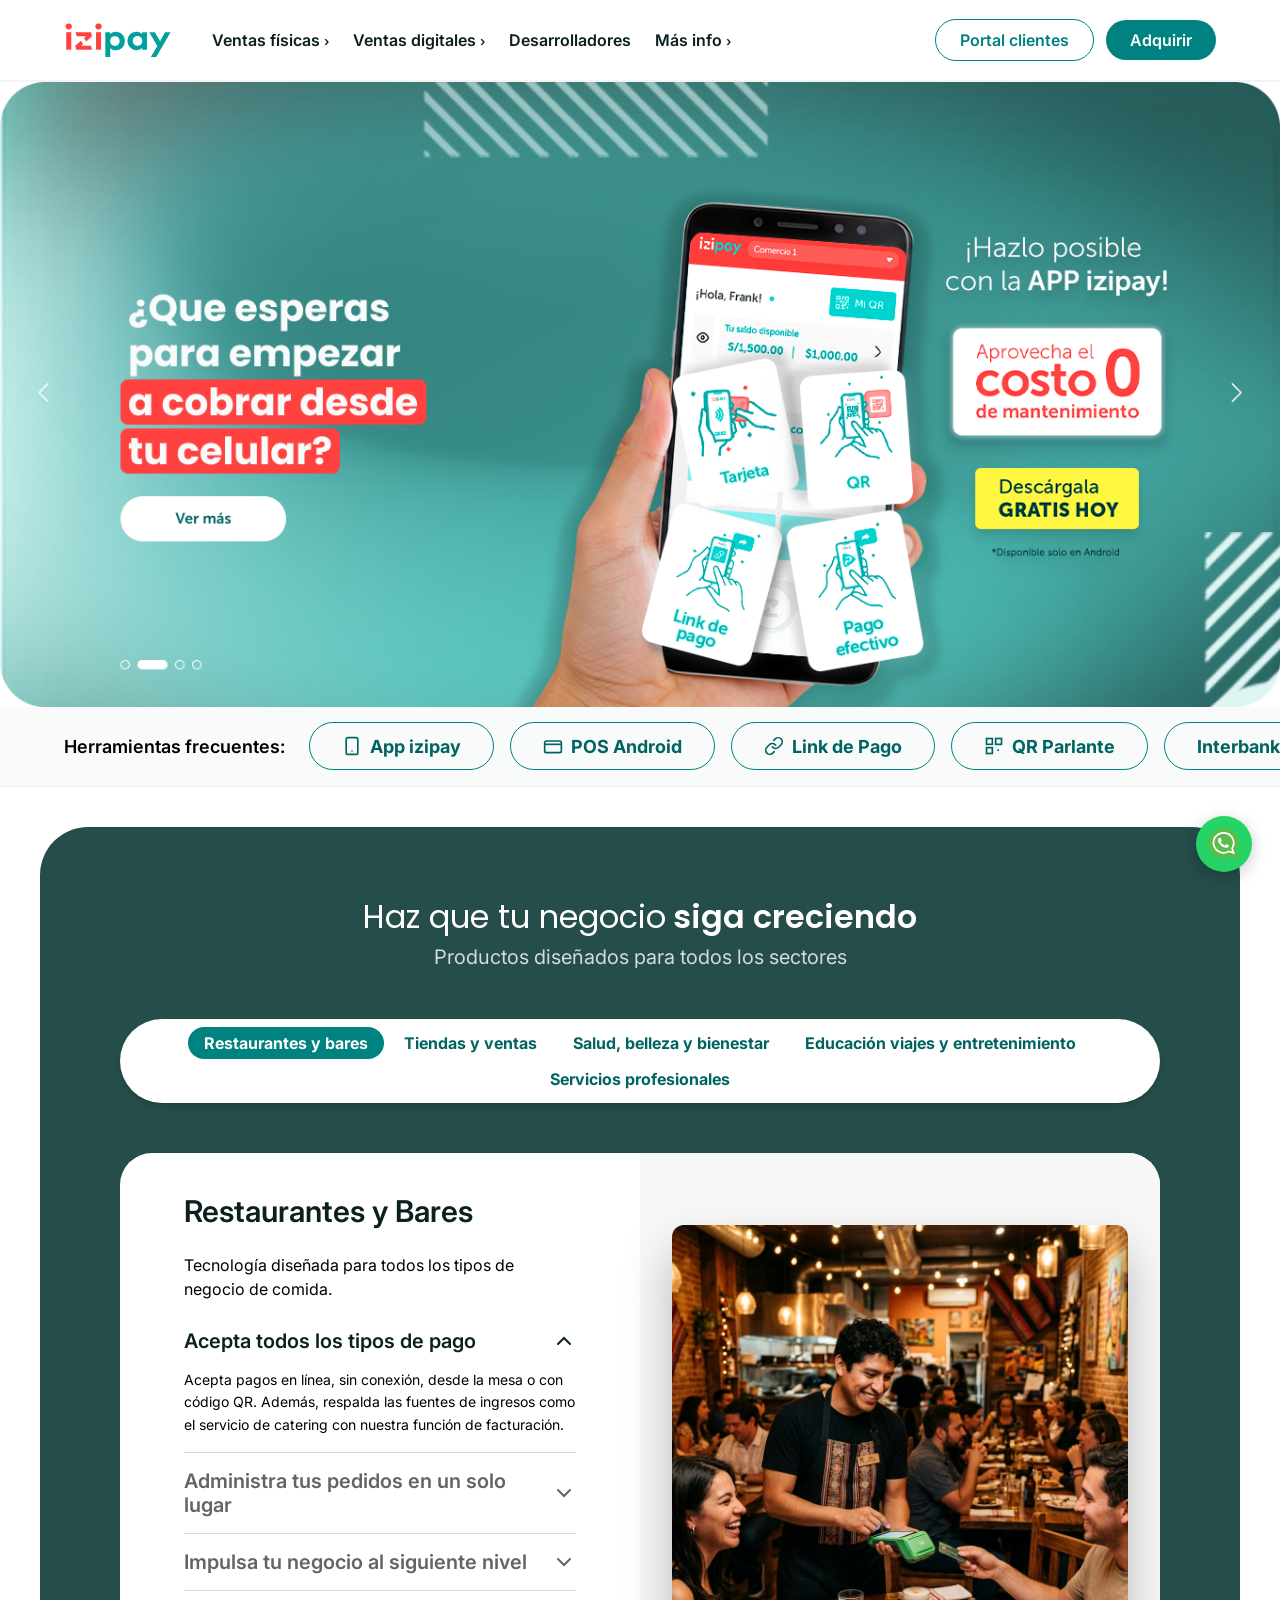
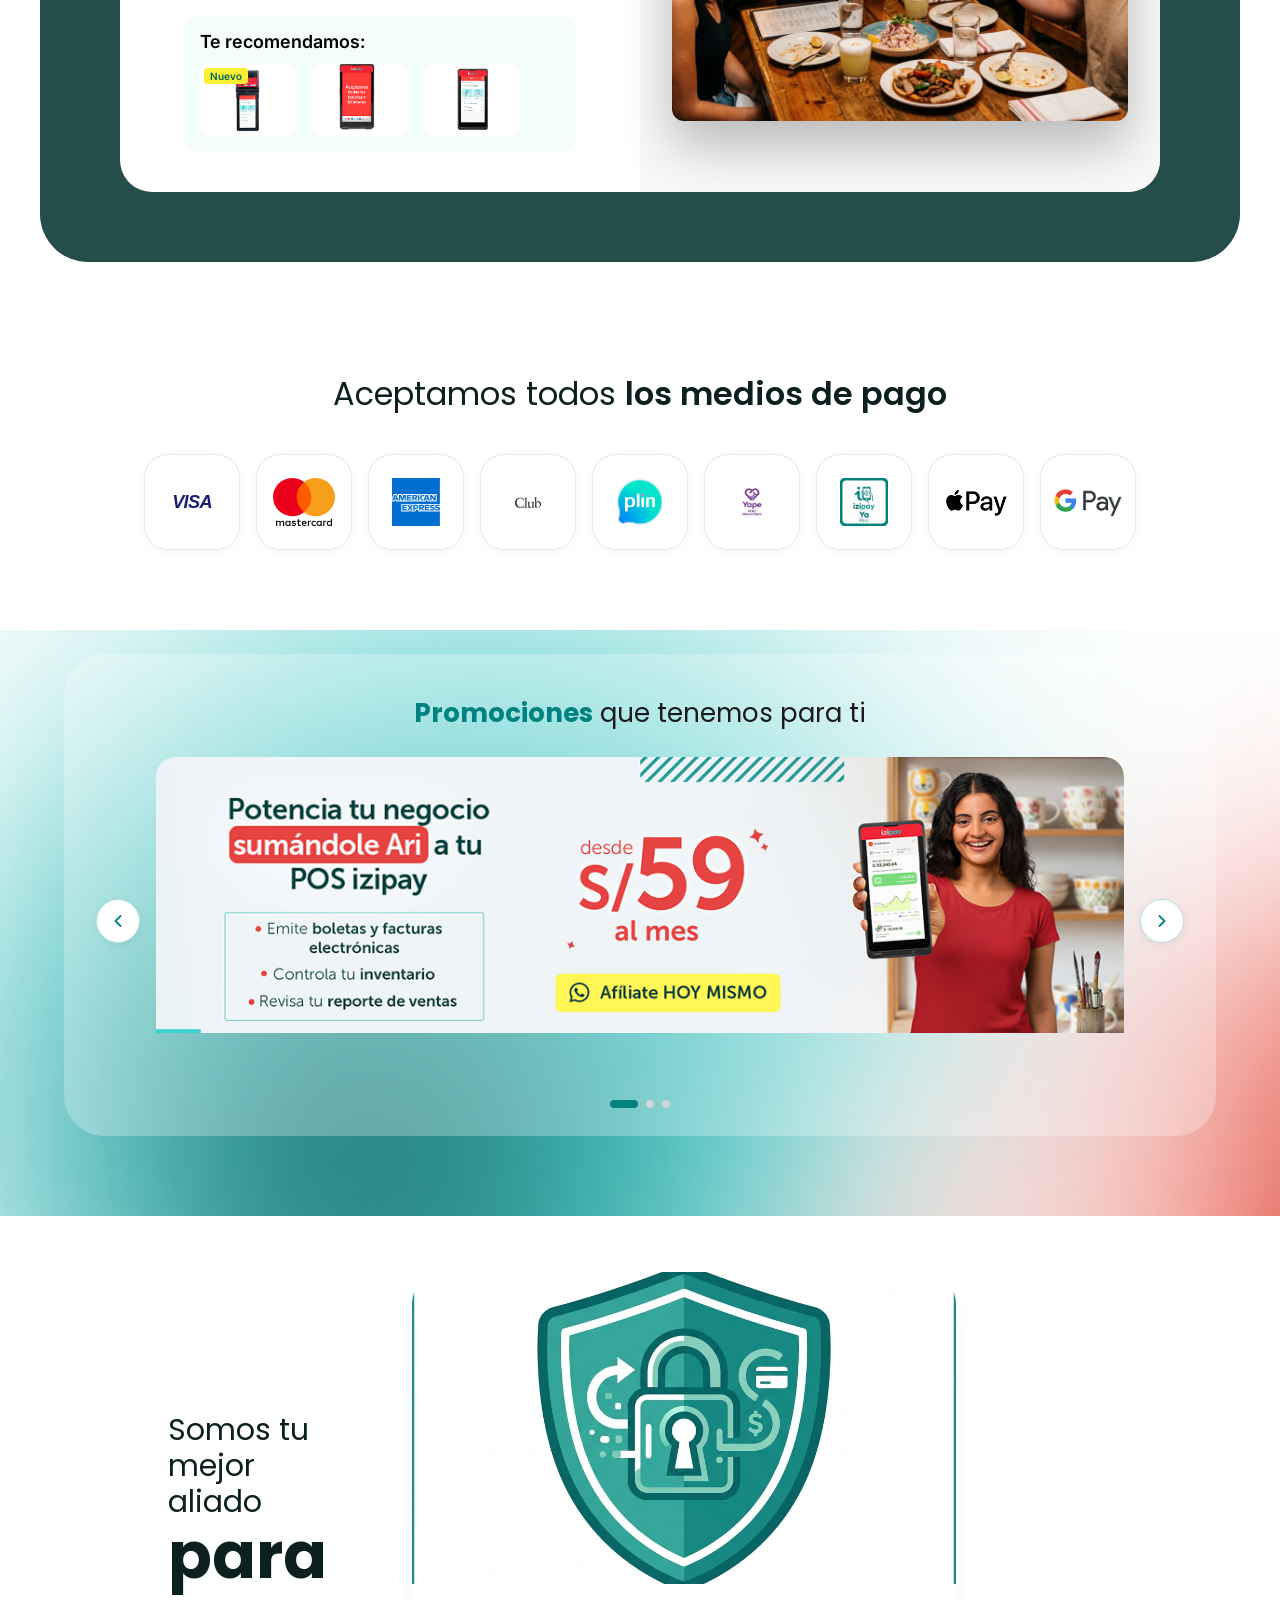
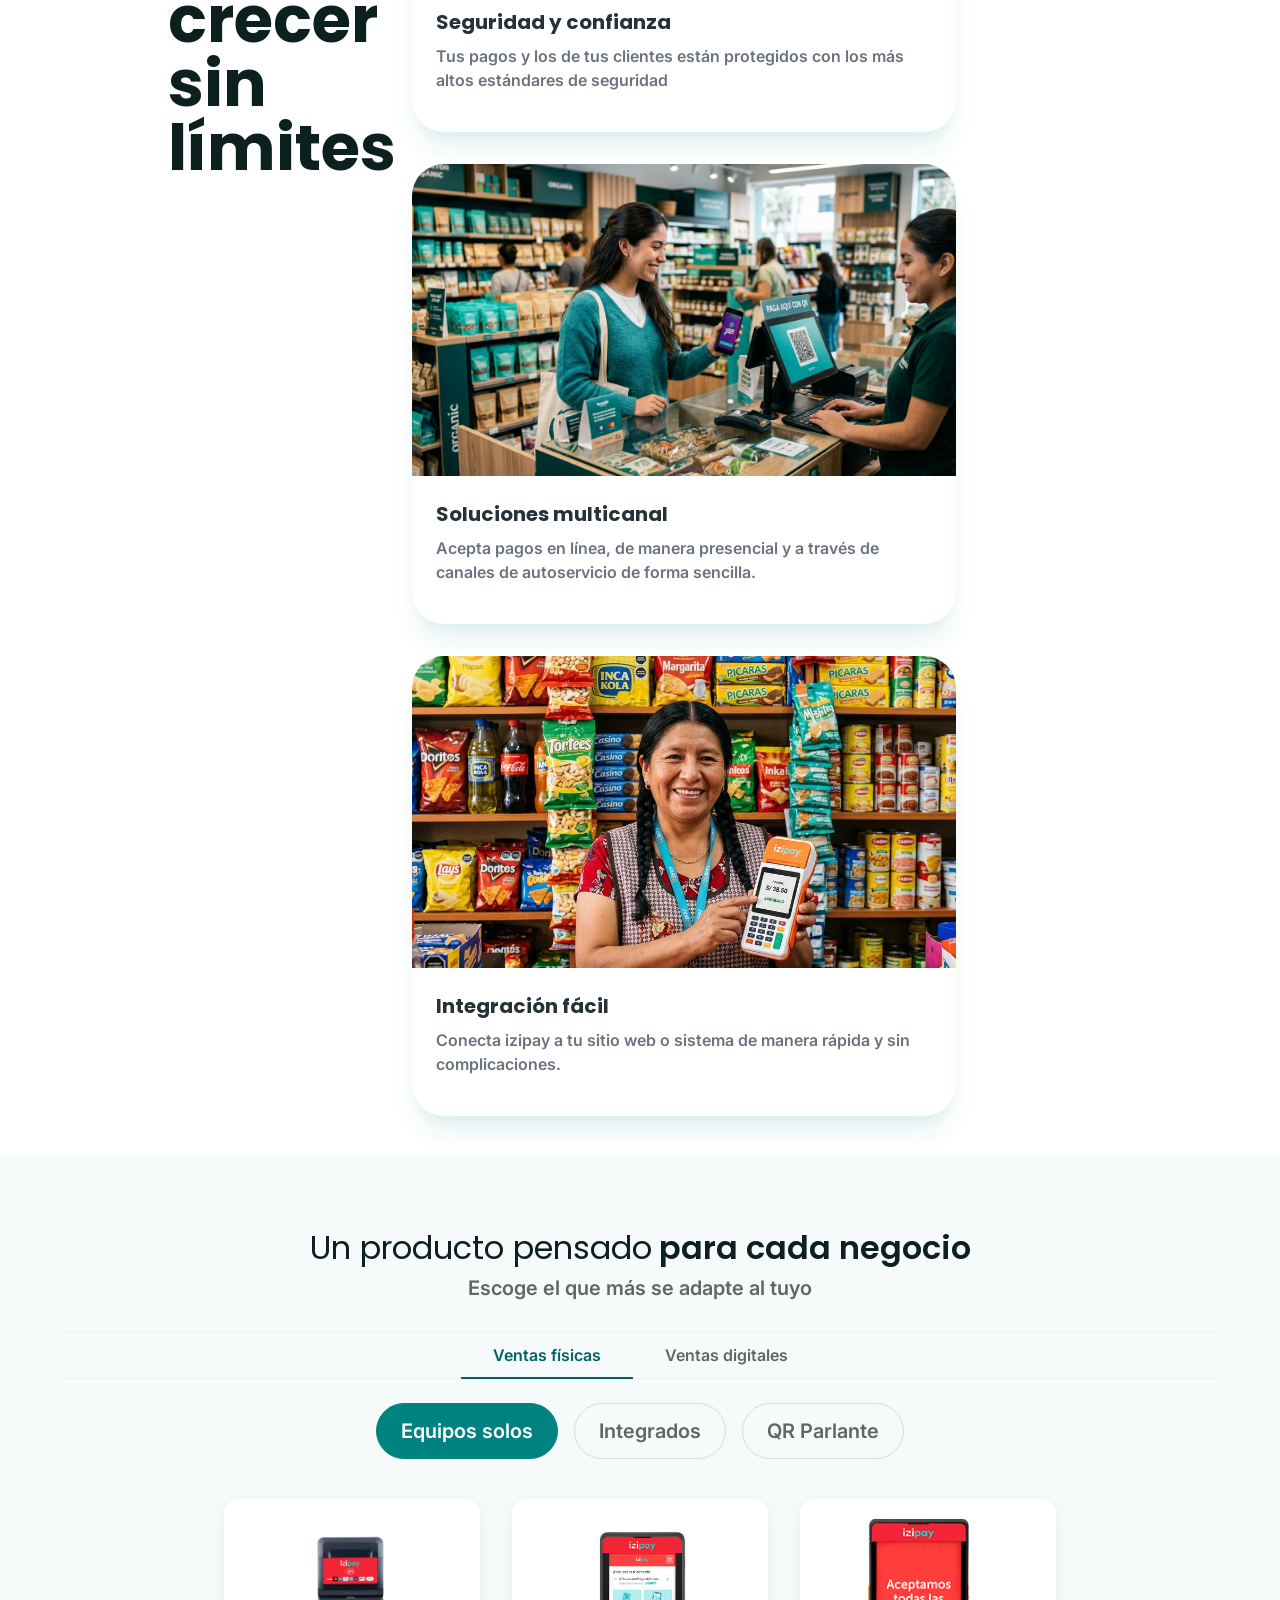
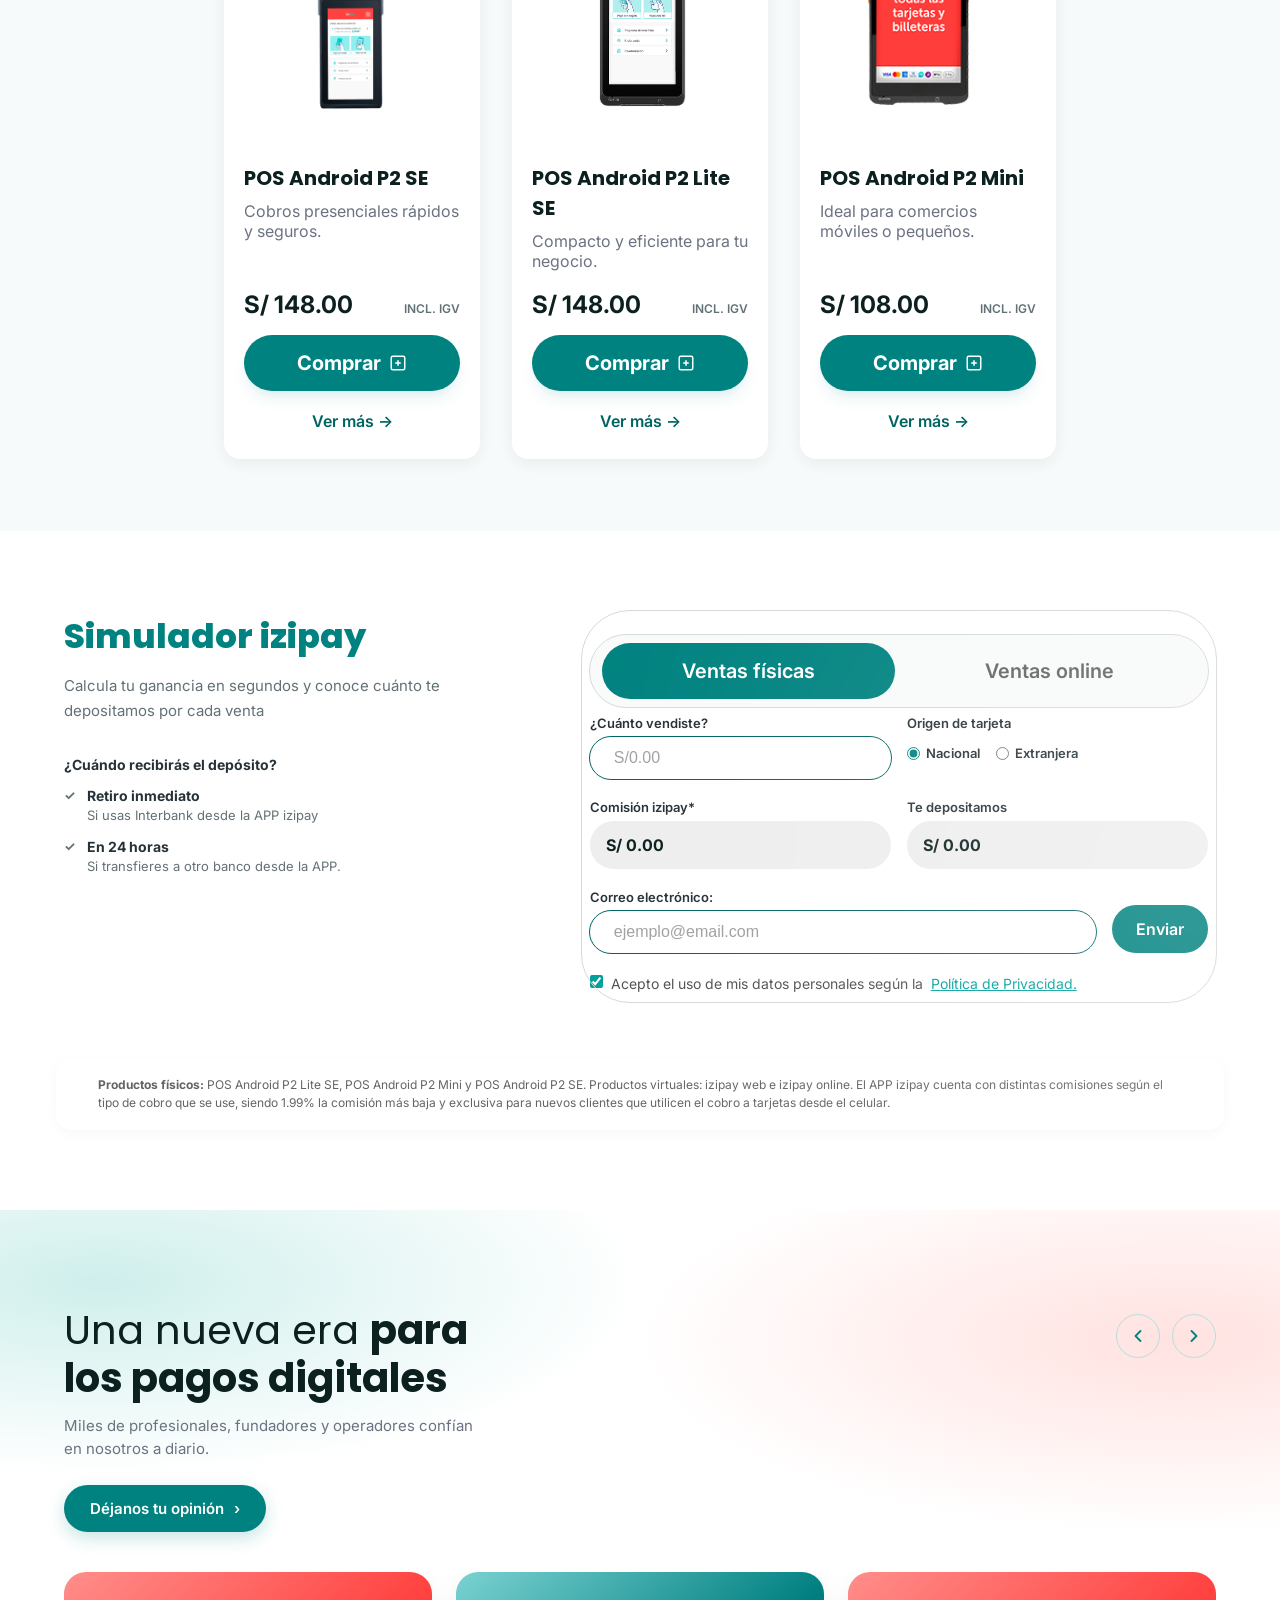
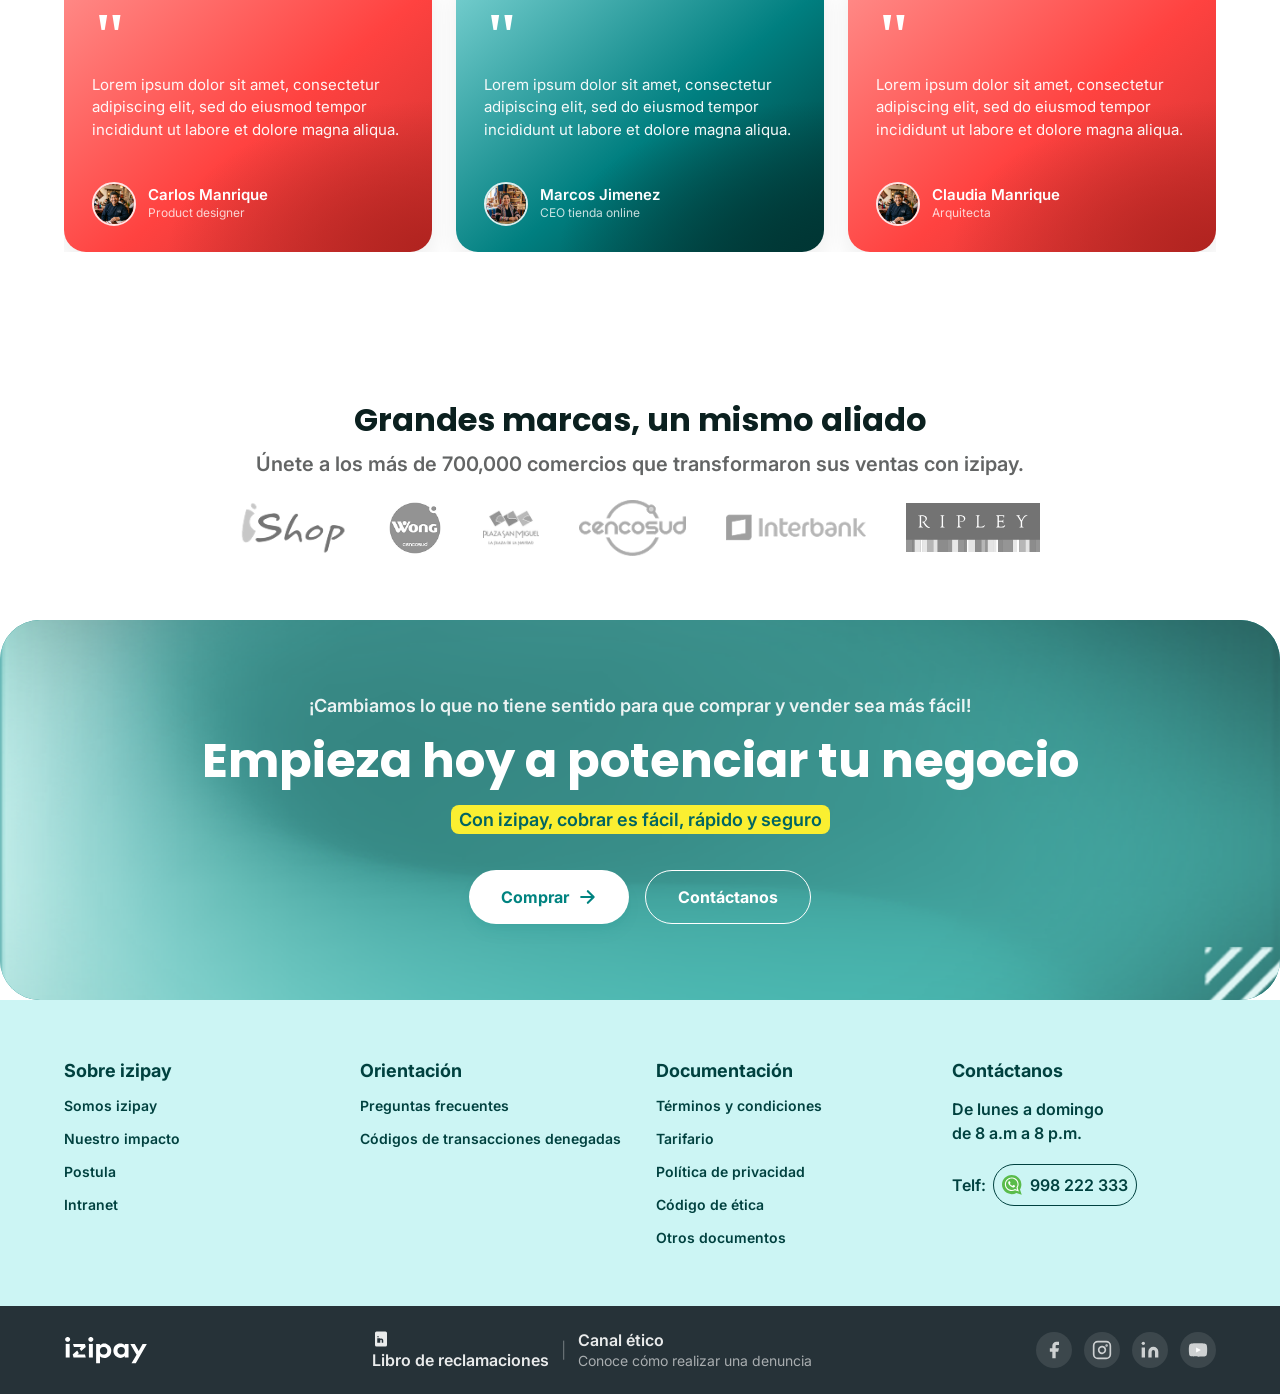
==== commit 41419b7d: "fix: orden correcto segun Figma - Beneficios antes de Productos, actualizar ORDEN-SECCIONES.md" ====
--- a/index.html
+++ b/index.html
@@ -235,6 +235,45 @@
   </div>
 </section>
 
+<!-- ═══════════════════ BENEFICIOS ═══════════════════ -->
+<section class="beneficios-section">
+  <div class="bene-inner">
+    <div class="bene-left">
+      <p class="bene-subtitle">Somos tu mejor aliado</p>
+      <h2 class="bene-title">para crecer sin límites</h2>
+    </div>
+    <div class="bene-cards">
+      <div class="bene-card">
+        <div class="bene-img-wrap">
+          <img src="assets/icon-seguridad.png" alt="Seguridad y confianza" />
+        </div>
+        <div class="bene-info">
+          <h4>Seguridad y confianza</h4>
+          <p>Tus pagos y los de tus clientes están protegidos con los más altos estándares de seguridad</p>
+        </div>
+      </div>
+      <div class="bene-card">
+        <div class="bene-img-wrap">
+          <img src="assets/hero-bg-celular.png" alt="Soluciones multicanal" />
+        </div>
+        <div class="bene-info">
+          <h4>Soluciones multicanal</h4>
+          <p>Acepta pagos en línea, de manera presencial y a través de canales de autoservicio de forma sencilla.</p>
+        </div>
+      </div>
+      <div class="bene-card">
+        <div class="bene-img-wrap">
+          <img src="assets/sector-tiendas.png" alt="Integración fácil" />
+        </div>
+        <div class="bene-info">
+          <h4>Integración fácil</h4>
+          <p>Conecta izipay a tu sitio web o sistema de manera rápida y sin complicaciones.</p>
+        </div>
+      </div>
+    </div>
+  </div>
+</section>
+
 <!-- ═══════════════════ PRODUCTOS ═══════════════════ -->
 <section class="productos-section">
   <div class="container">
@@ -443,45 +482,6 @@
   </div>
 </section>
 
-<!-- ═══════════════════ BENEFICIOS ═══════════════════ -->
-<section class="beneficios-section">
-  <div class="bene-inner">
-    <div class="bene-left">
-      <p class="bene-subtitle">Somos tu mejor aliado</p>
-      <h2 class="bene-title">para crecer sin límites</h2>
-    </div>
-    <div class="bene-cards">
-      <div class="bene-card">
-        <div class="bene-img-wrap">
-          <img src="assets/icon-seguridad.png" alt="Seguridad y confianza" />
-        </div>
-        <div class="bene-info">
-          <h4>Seguridad y confianza</h4>
-          <p>Tus pagos y los de tus clientes están protegidos con los más altos estándares de seguridad</p>
-        </div>
-      </div>
-      <div class="bene-card">
-        <div class="bene-img-wrap">
-          <img src="assets/hero-bg-celular.png" alt="Soluciones multicanal" />
-        </div>
-        <div class="bene-info">
-          <h4>Soluciones multicanal</h4>
-          <p>Acepta pagos en línea, de manera presencial y a través de canales de autoservicio de forma sencilla.</p>
-        </div>
-      </div>
-      <div class="bene-card">
-        <div class="bene-img-wrap">
-          <img src="assets/sector-tiendas.png" alt="Integración fácil" />
-        </div>
-        <div class="bene-info">
-          <h4>Integración fácil</h4>
-          <p>Conecta izipay a tu sitio web o sistema de manera rápida y sin complicaciones.</p>
-        </div>
-      </div>
-    </div>
-  </div>
-</section>
-
 <!-- ═══════════════════ MARCAS ═══════════════════ -->
 <section class="marcas-section">
   <div class="container">
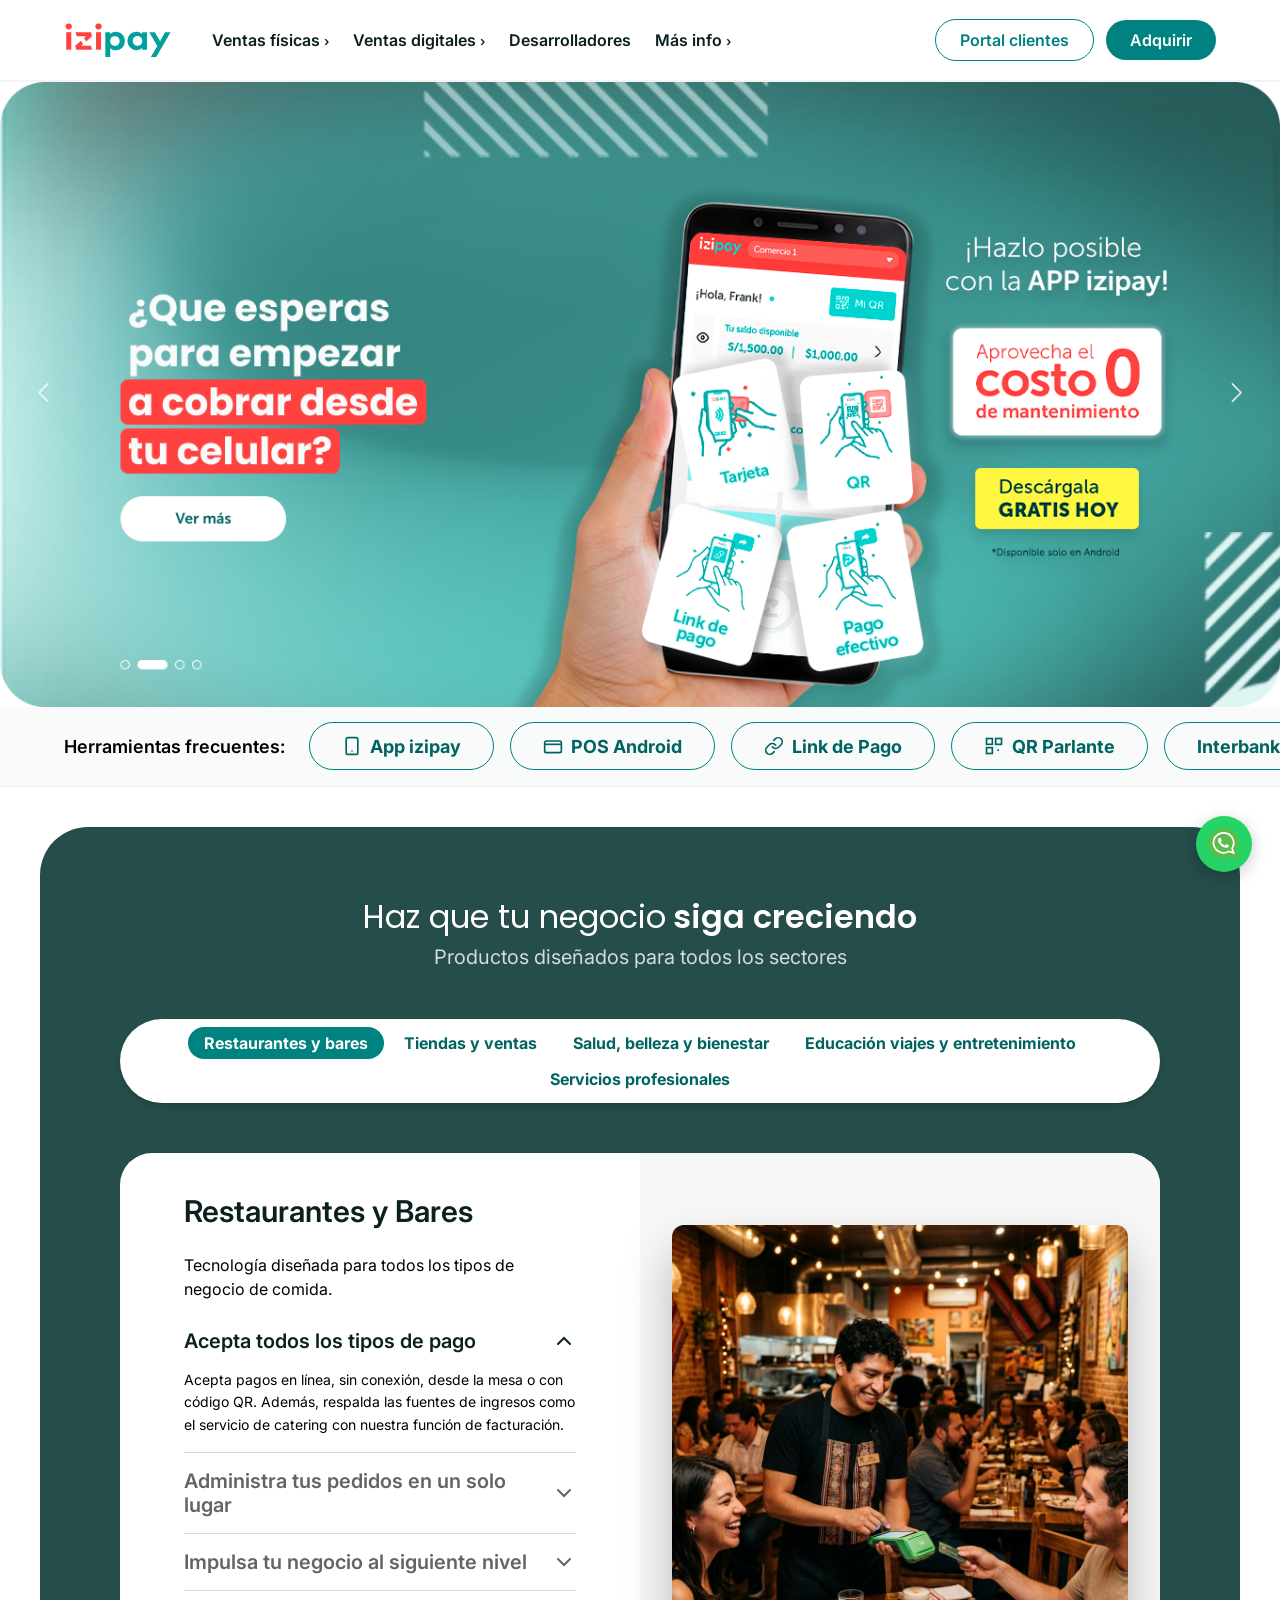
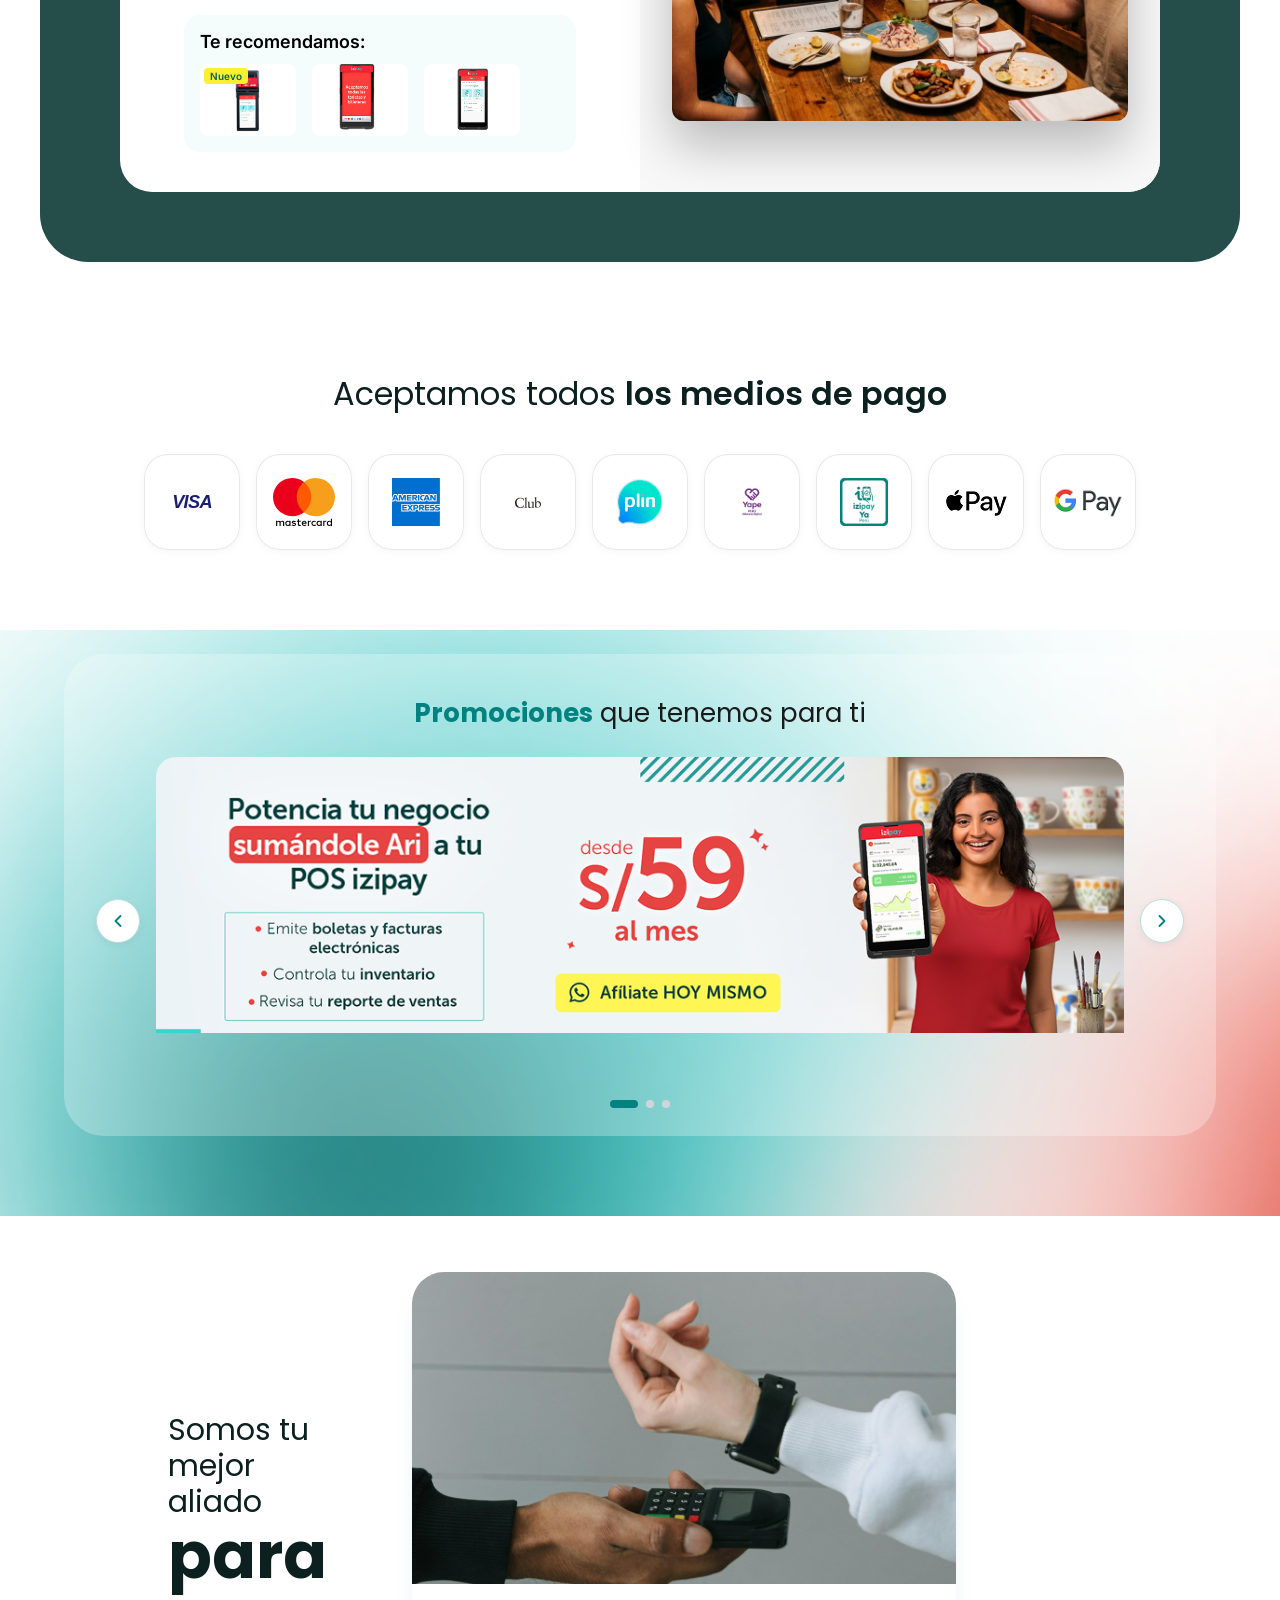
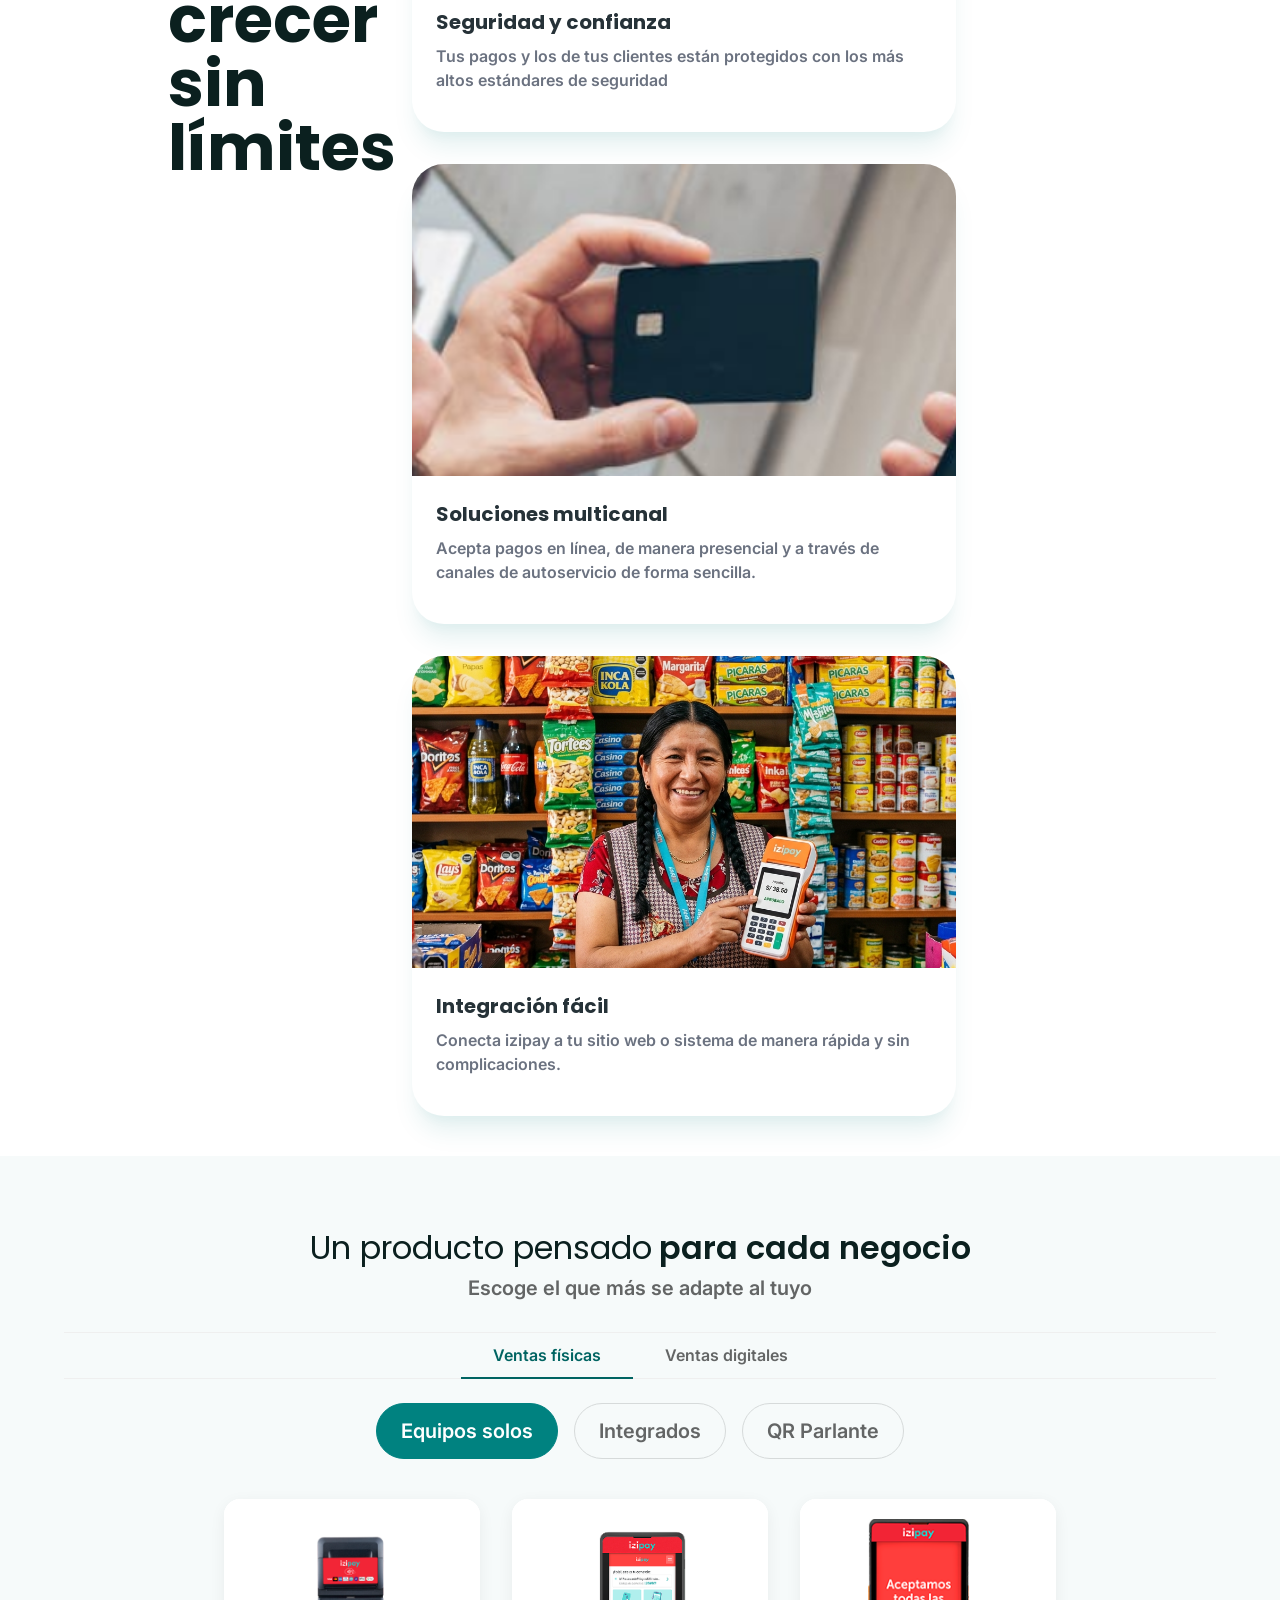
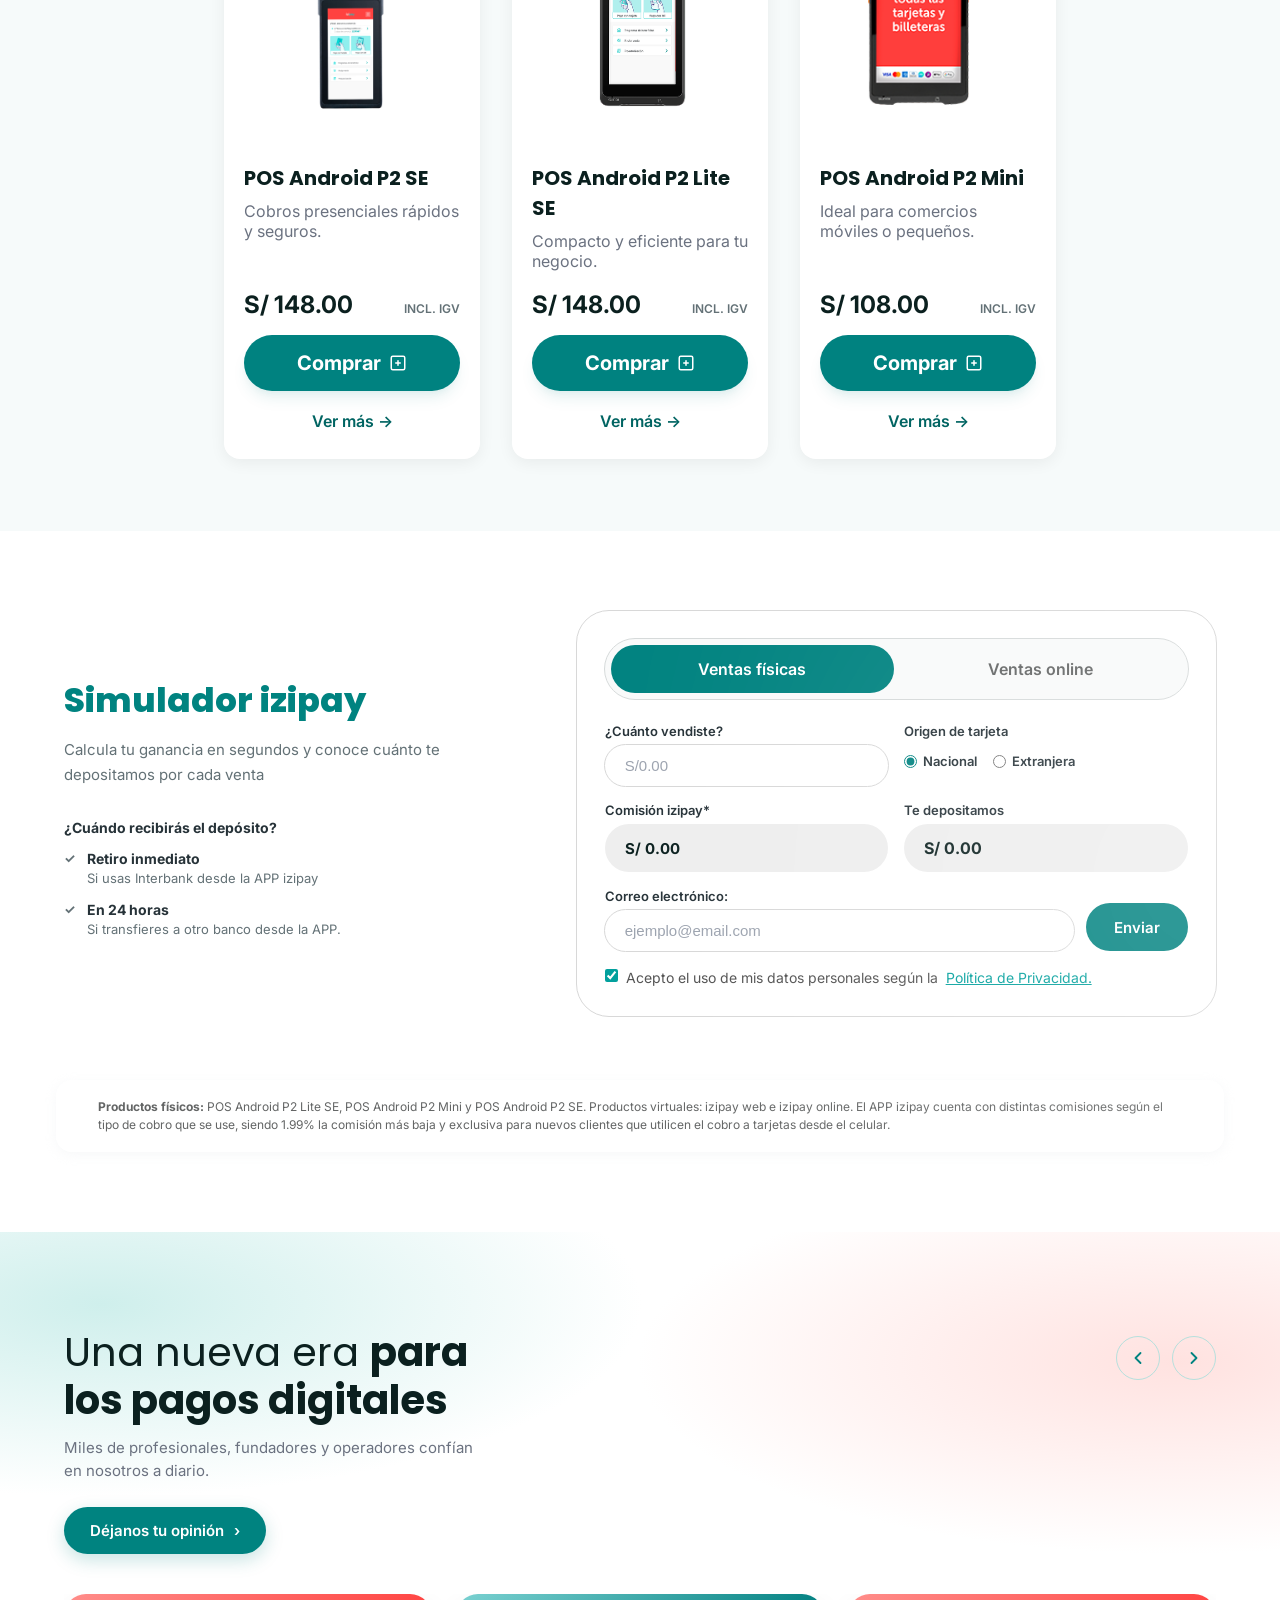
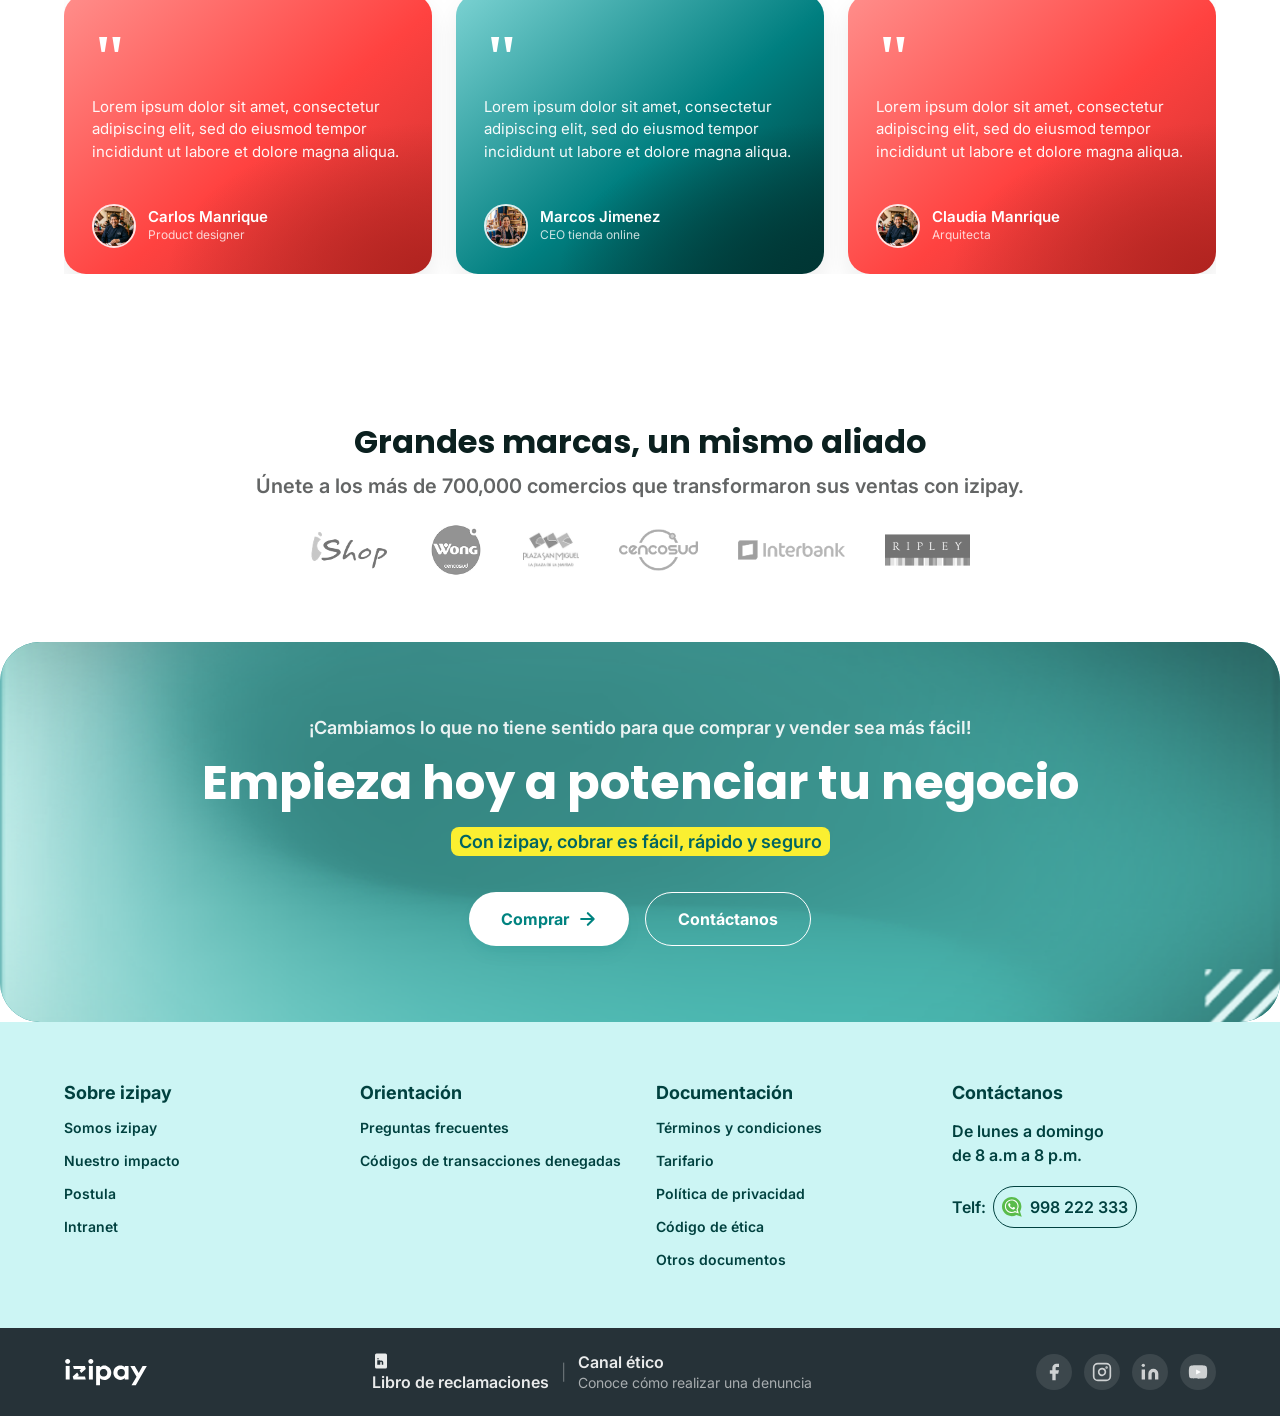
==== commit 8311b22a: "fix: update marcas logos, beneficios images, and simulator CSS alignment Made-with: Cursor" ====
--- a/index.html
+++ b/index.html
@@ -245,7 +245,7 @@
     <div class="bene-cards">
       <div class="bene-card">
         <div class="bene-img-wrap">
-          <img src="assets/icon-seguridad.png" alt="Seguridad y confianza" />
+          <img src="Product/div.png" alt="Seguridad y confianza" />
         </div>
         <div class="bene-info">
           <h4>Seguridad y confianza</h4>
@@ -254,7 +254,7 @@
       </div>
       <div class="bene-card">
         <div class="bene-img-wrap">
-          <img src="assets/hero-bg-celular.png" alt="Soluciones multicanal" />
+          <img src="Product/div-1.png" alt="Soluciones multicanal" />
         </div>
         <div class="bene-info">
           <h4>Soluciones multicanal</h4>
@@ -490,12 +490,12 @@
       <p>Únete a los más de 700,000 comercios que transformaron sus ventas con izipay.</p>
     </div>
     <div class="marcas-row">
-      <img src="assets/logo-ishop-co-800-v1 1.png" alt="iShop" />
-      <img src="assets/supermercados-wong-logo-png_seeklogo-234286 1.png" alt="Wong" />
-      <img src="assets/centro-comercial-plaza-san-miguel-95 1.png" alt="Plaza San Miguel" />
-      <img src="assets/Cencosud_logo.svg 1.png" alt="Cencosud" />
-      <img src="assets/Interbank_logo.svg 1.png" alt="Interbank" />
-      <img src="assets/Logo_Ripley 1.svg" alt="Ripley" />
+      <img src="Product/Logos de marcas-2.png" alt="iShop" />
+      <img src="Product/Logos de marcas-5.png" alt="Wong" />
+      <img src="Product/Logos de marcas-3.png" alt="Plaza San Miguel" />
+      <img src="Product/Logos de marcas.png" alt="Cencosud" />
+      <img src="Product/Logos de marcas-4.png" alt="Interbank" />
+      <img src="Product/Logos de marcas-1.png" alt="Ripley" />
     </div>
   </div>
 </section>
--- a/styles.css
+++ b/styles.css
@@ -558,9 +558,9 @@
 }
 .sim-inner {
   display: grid;
-  grid-template-columns: 1fr 1.35fr;
-  gap: 48px;
-  align-items: start;
+  grid-template-columns: 1fr 1.4fr;
+  gap: 56px;
+  align-items: center;
 }
 .sim-disclaimer-card {
   grid-column: 1 / -1;
@@ -601,35 +601,37 @@
 .sim-item span { font-size: 13px; color: #637176; }
 .sim-card {
   background: rgba(255,255,255,.80);
-  border-radius: 48px;
-  padding: 24px 8px 8px;
+  border-radius: 32px;
+  padding: 28px 28px 28px;
   outline: 1px solid #D8D8D8;
 }
 .sim-tabs {
   display: flex;
-  border-radius: 56px;
+  border-radius: 100px;
   background: #F9FAFA;
   outline: 1px solid #D6DADA;
-  padding: 8px 12px;
-  margin-bottom: 8px;
+  padding: 6px;
+  margin-bottom: 24px;
   width: 100%;
-  gap: 8px;
+  gap: 4px;
 }
 .stab {
   flex: 1;
-  padding: 16px 32px;
+  padding: 14px 20px;
   border-radius: 100px;
-  font-size: 20px;
+  font-size: 16px;
   font-weight: 600;
   color: #636565;
   transition: background .2s, color .2s;
+  text-align: center;
 }
 .stab.active { background: #008380; color: #fff; }
-.sim-form { display: flex; flex-direction: column; gap: 20px; }
+.sim-form { display: flex; flex-direction: column; gap: 16px; }
 .sim-row {
   display: grid;
   grid-template-columns: 1fr 1fr;
   gap: 16px;
+  align-items: start;
 }
 .sim-field { display: flex; flex-direction: column; gap: 6px; }
 .sim-field label {
@@ -639,18 +641,20 @@
 }
 .sim-field input[type="number"],
 .sim-field input[type="email"] {
-  padding: 12px 24px;
+  padding: 12px 20px;
   border: none;
-  border-radius: 32px;
-  outline: 1px solid #006462;
-  font-size: 16px;
+  border-radius: 100px;
+  outline: 1px solid #D8D8D8;
+  font-size: 15px;
   font-family: 'Nunito', inherit;
   color: #263238;
   background: #fff;
   transition: outline-color .2s;
+  width: 100%;
+  box-sizing: border-box;
 }
 .sim-field input:focus { outline-color: #008380; outline-width: 2px; }
-.sim-field input::placeholder { color: #636565; opacity: .6; }
+.sim-field input::placeholder { color: #9CA3AF; }
 .sim-radios {
   display: flex;
   gap: 16px;
@@ -667,33 +671,36 @@
 }
 .radio-label input[type="radio"] { accent-color: #008380; }
 .sim-output {
-  padding: 12px 16px;
-  border-radius: 32px;
-  font-size: 16px;
+  padding: 12px 20px;
+  border-radius: 100px;
+  font-size: 15px;
   font-weight: 700;
   color: #0B201F;
   background: #EEEEEE;
   min-height: 48px;
   display: flex;
   align-items: center;
+  width: 100%;
+  box-sizing: border-box;
 }
 .sim-output-main {
   font-size: 16px;
   color: #0B201F;
   font-weight: 700;
 }
-.sim-email-row { grid-template-columns: 1fr auto; align-items: flex-end; }
+.sim-email-row { grid-template-columns: 1fr auto; align-items: flex-end; gap: 12px; }
 .sim-field-grow { flex: 1; }
 .btn-sim-send {
-  padding: 12px 24px;
+  padding: 0 28px;
   background: #008380;
   color: #fff;
-  font-size: 16px;
+  font-size: 15px;
   font-weight: 600;
   border-radius: 100px;
   height: 48px;
   white-space: nowrap;
   transition: background .2s;
+  flex-shrink: 0;
 }
 .btn-sim-send:hover { background: #006462; }
 .sim-privacy {
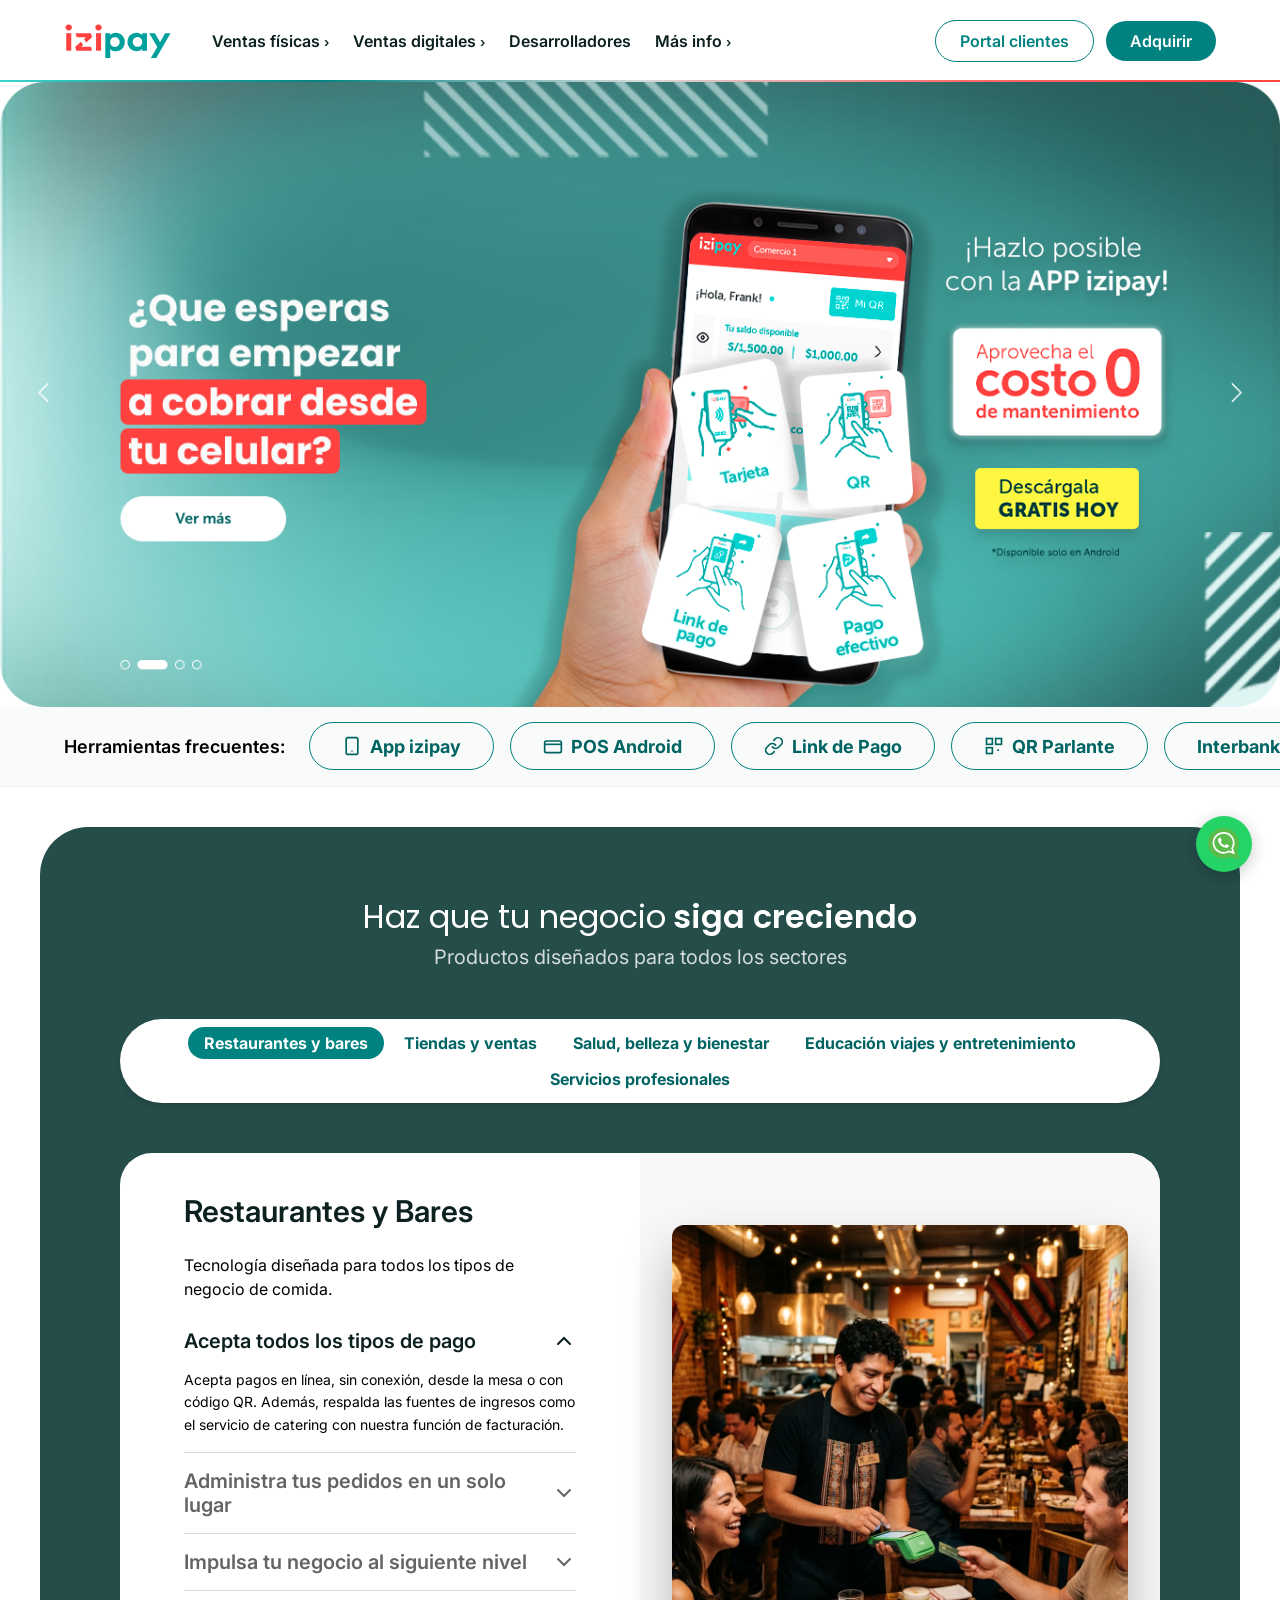
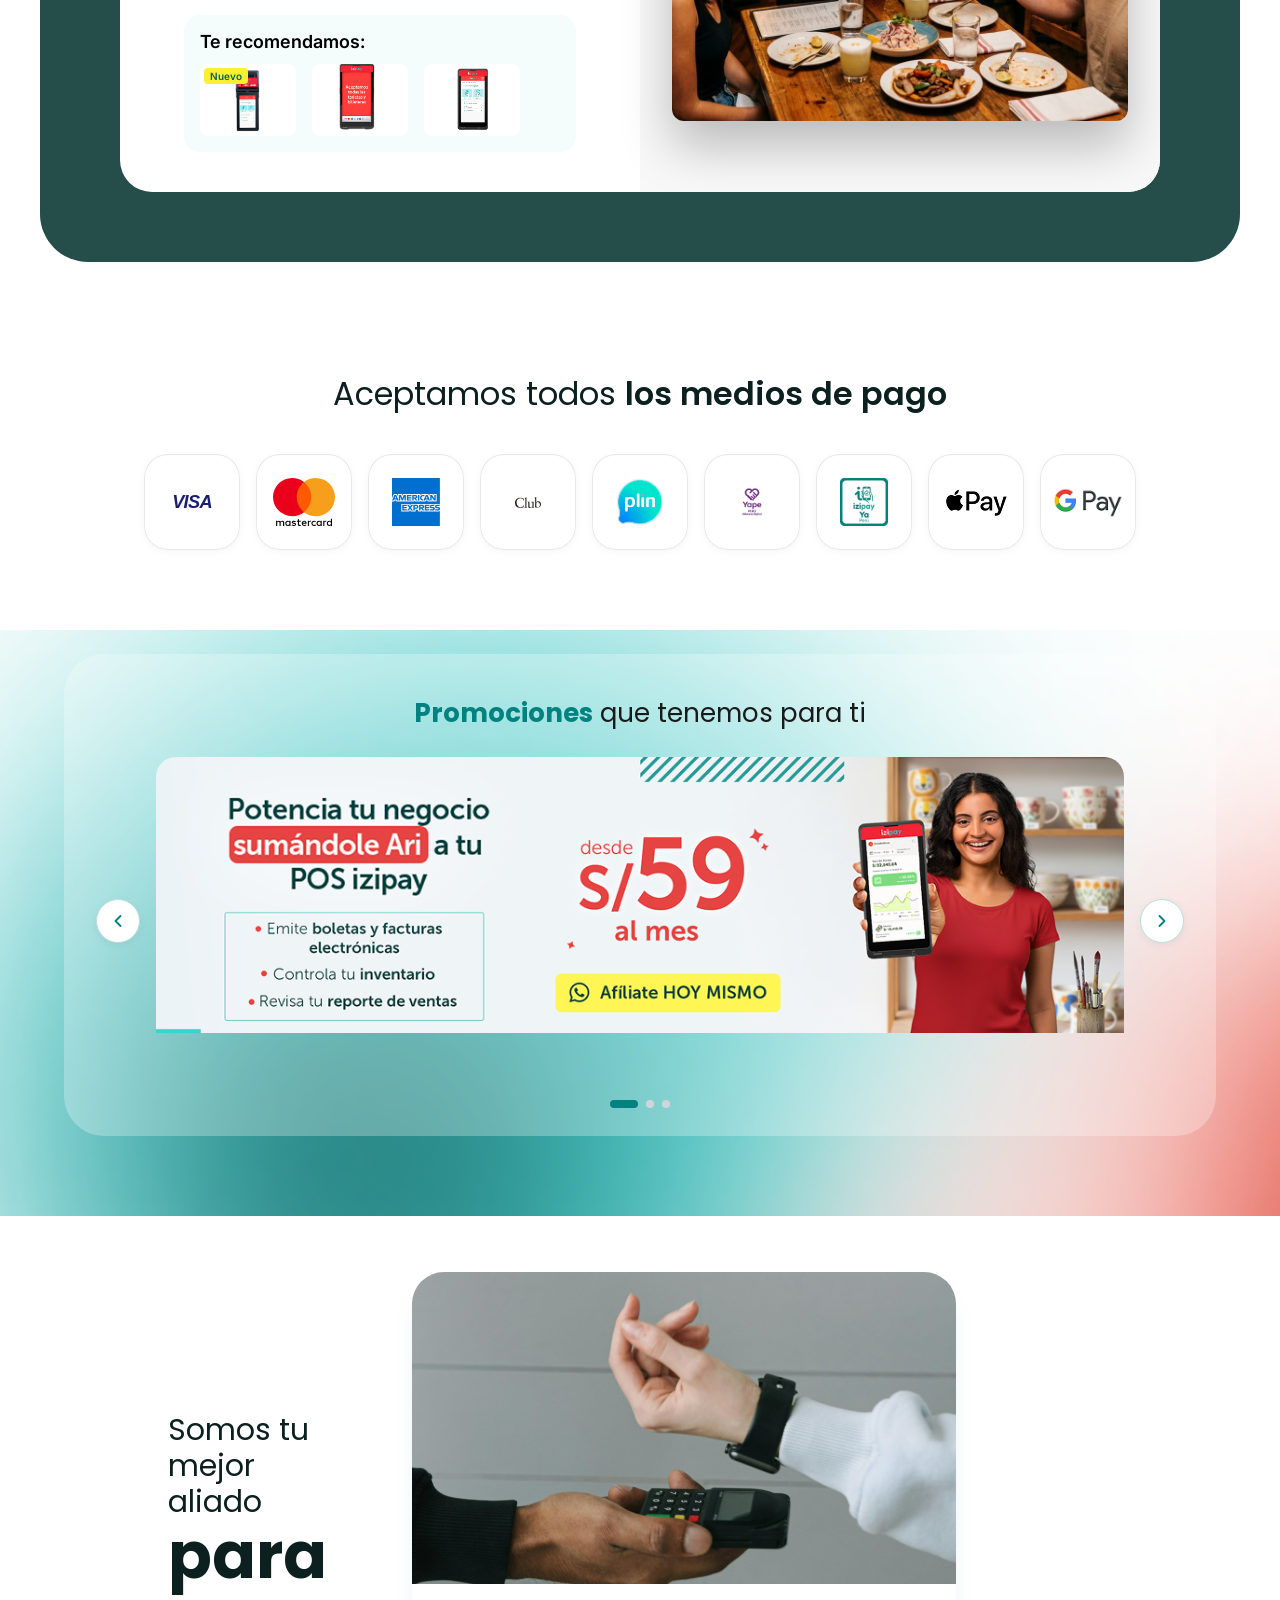
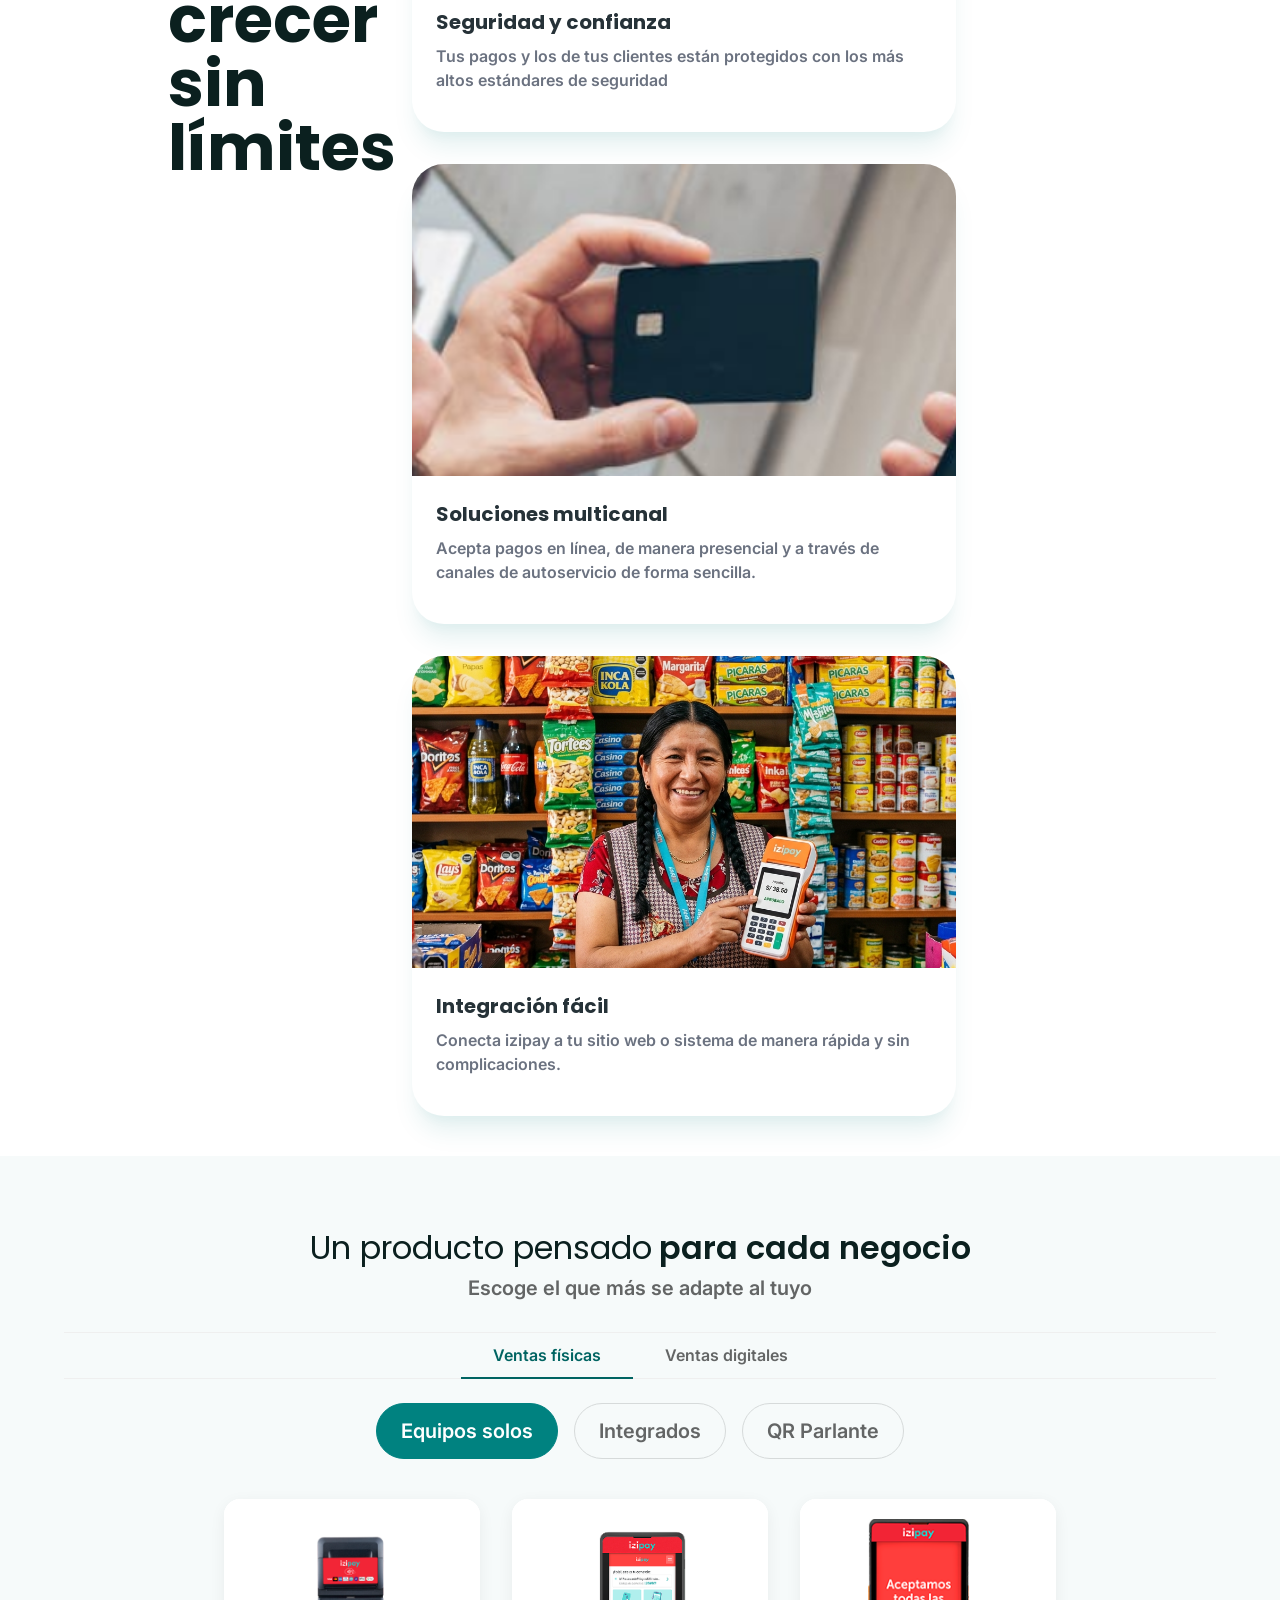
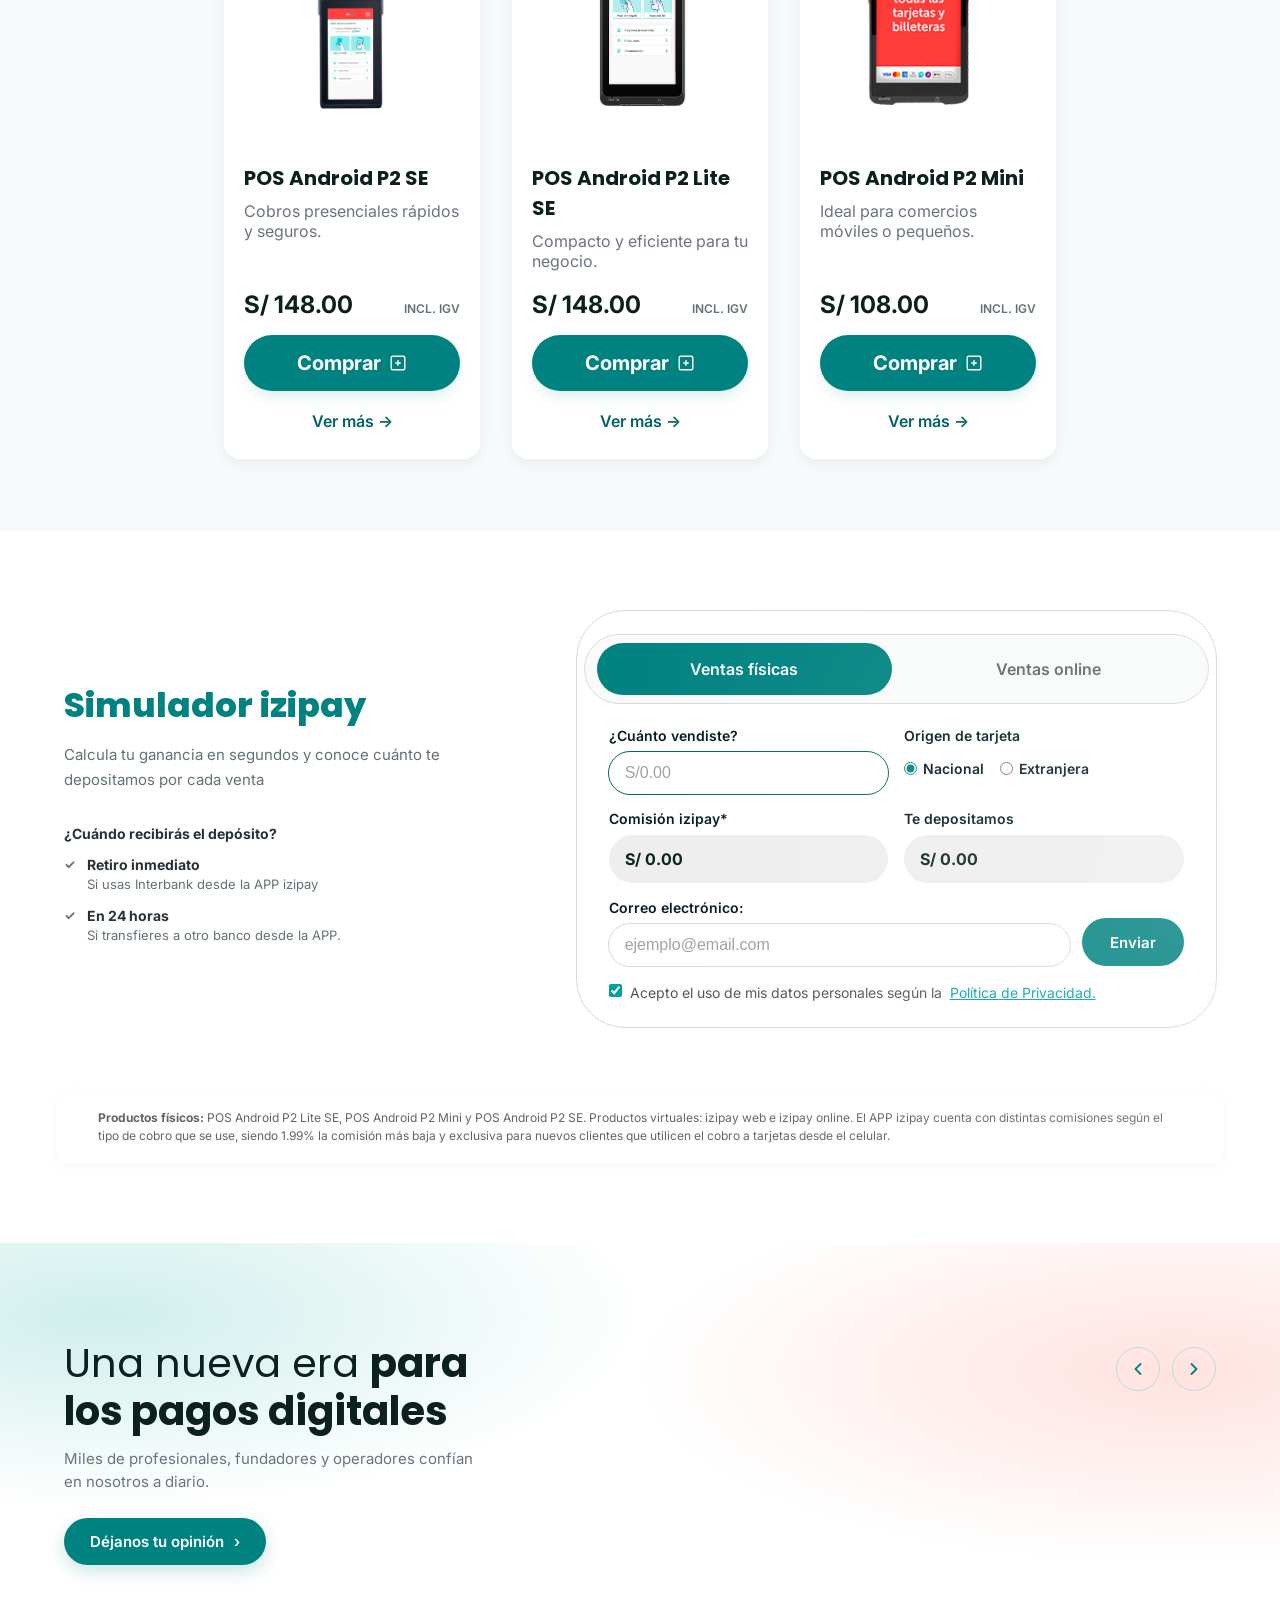
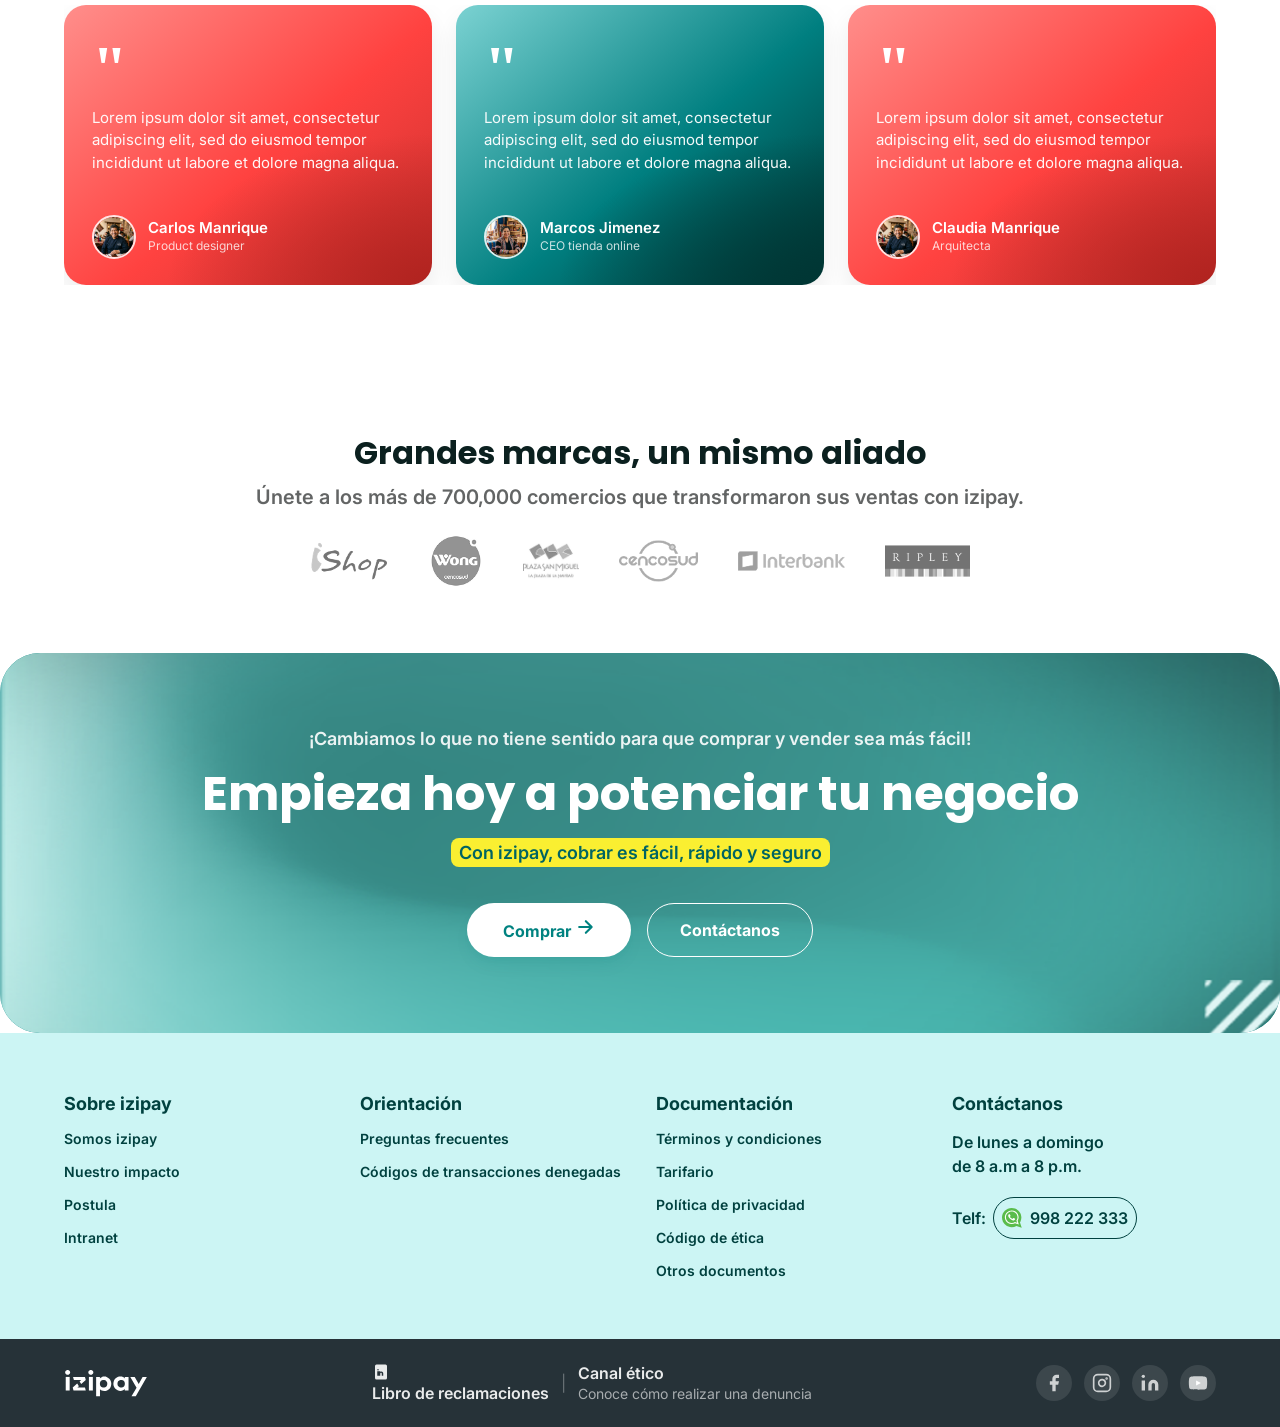
==== commit a8e8cad1: "Add Mas info pages: Sobre izipay, Trabaja, Centro de Ayuda Made-with: Cursor" ====
--- a/index.html
+++ b/index.html
@@ -23,7 +23,30 @@
         <li><a href="#">Ventas físicas <span class="chevron">›</span></a></li>
         <li><a href="#">Ventas digitales <span class="chevron">›</span></a></li>
         <li><a href="#">Desarrolladores</a></li>
-        <li><a href="#">Más info <span class="chevron">›</span></a></li>
+        <li class="has-dropdown">
+          <a href="#">Más info <span class="chevron">›</span></a>
+          <div class="nav-dropdown">
+            <div class="dropdown-col">
+              <h4>Sobre izipay</h4>
+              <a href="sobre-izipay.html#logros">Logros</a>
+              <a href="sobre-izipay.html#equipo">El equipo</a>
+              <a href="sobre-izipay.html#respaldo">Respaldo</a>
+              <a href="sobre-izipay.html#conecta">Conecta con nosotros</a>
+            </div>
+            <div class="dropdown-divider"></div>
+            <div class="dropdown-col">
+              <h4>Trabaja con nosotros</h4>
+              <a href="trabaja.html#programas">Programas</a>
+              <a href="trabaja.html#vacantes">Vacantes</a>
+            </div>
+            <div class="dropdown-divider"></div>
+            <div class="dropdown-col">
+              <h4>Centro de Ayuda</h4>
+              <a href="centro-ayuda.html#faqs">Preguntas frecuentes</a>
+              <a href="centro-ayuda.html#soporte">Solicitar soporte</a>
+            </div>
+          </div>
+        </li>
       </ul>
     </div>
     <div class="nav-actions">
--- a/styles.css
+++ b/styles.css
@@ -41,11 +41,18 @@
   top: 0; left: 0; right: 0;
   z-index: 100;
   background: #fff;
-  border-bottom: 2px solid #F4F4F4;
+  border-bottom: none;
   backdrop-filter: blur(10px);
   -webkit-backdrop-filter: blur(10px);
   height: 82px;
   transition: box-shadow .25s;
+}
+.navbar::after {
+  content: '';
+  position: absolute;
+  bottom: 0; left: 0; right: 0;
+  height: 2px;
+  background: linear-gradient(90deg, #3DD2CE 0%, #008380 25%, #D6DADA 50%, #FF6B6B 75%, #FF4240 100%);
 }
 .navbar.scrolled { box-shadow: 0 4px 24px rgba(0,131,128,.08); }
 .nav-inner {
@@ -601,23 +608,24 @@
 .sim-item span { font-size: 13px; color: #637176; }
 .sim-card {
   background: rgba(255,255,255,.80);
-  border-radius: 32px;
-  padding: 28px 28px 28px;
+  border-radius: 48px;
+  padding: 24px 8px 16px;
   outline: 1px solid #D8D8D8;
 }
 .sim-tabs {
   display: flex;
-  border-radius: 100px;
+  border-radius: 56px;
   background: #F9FAFA;
   outline: 1px solid #D6DADA;
-  padding: 6px;
-  margin-bottom: 24px;
+  padding: 8px 12px;
+  margin-bottom: 0;
   width: 100%;
-  gap: 4px;
+  gap: 8px;
+  box-sizing: border-box;
 }
 .stab {
   flex: 1;
-  padding: 14px 20px;
+  padding: 16px 32px;
   border-radius: 100px;
   font-size: 16px;
   font-weight: 600;
@@ -626,26 +634,26 @@
   text-align: center;
 }
 .stab.active { background: #008380; color: #fff; }
-.sim-form { display: flex; flex-direction: column; gap: 16px; }
+.sim-form { display: flex; flex-direction: column; gap: 16px; padding: 24px 24px 8px; }
 .sim-row {
   display: grid;
   grid-template-columns: 1fr 1fr;
   gap: 16px;
   align-items: start;
 }
-.sim-field { display: flex; flex-direction: column; gap: 6px; }
+.sim-field { display: flex; flex-direction: column; gap: 8px; }
 .sim-field label {
-  font-size: 13px;
-  font-weight: 600;
-  color: #263238;
+  font-size: 14px;
+  font-weight: 600;
+  color: #001B20;
 }
 .sim-field input[type="number"],
 .sim-field input[type="email"] {
-  padding: 12px 20px;
+  padding: 12px 16px;
   border: none;
-  border-radius: 100px;
-  outline: 1px solid #D8D8D8;
-  font-size: 15px;
+  border-radius: 32px;
+  outline: 1px solid #006462;
+  font-size: 16px;
   font-family: 'Nunito', inherit;
   color: #263238;
   background: #fff;
@@ -653,8 +661,9 @@
   width: 100%;
   box-sizing: border-box;
 }
+.sim-field input[type="email"] { outline: 1px solid #D6DADA; }
 .sim-field input:focus { outline-color: #008380; outline-width: 2px; }
-.sim-field input::placeholder { color: #9CA3AF; }
+.sim-field input::placeholder { color: #636565; opacity: 0.6; }
 .sim-radios {
   display: flex;
   gap: 16px;
@@ -671,9 +680,9 @@
 }
 .radio-label input[type="radio"] { accent-color: #008380; }
 .sim-output {
-  padding: 12px 20px;
-  border-radius: 100px;
-  font-size: 15px;
+  padding: 12px 16px;
+  border-radius: 32px;
+  font-size: 16px;
   font-weight: 700;
   color: #0B201F;
   background: #EEEEEE;
@@ -1626,3 +1635,267 @@
   .psub { font-size: 16px; height: 44px; padding: 0 18px; }
   .prod-card { width: 100%; max-width: 320px; min-height: auto; }
 }
+
+/* ═══════════════════ NAV DROPDOWN ═══════════════════ */
+.has-dropdown { position: relative; }
+.nav-dropdown {
+  position: absolute;
+  top: calc(100% + 12px);
+  left: 50%;
+  transform: translateX(-50%);
+  background: #fff;
+  border-radius: 20px;
+  box-shadow: 0 20px 60px rgba(0,0,0,.14);
+  padding: 28px 32px;
+  display: none;
+  gap: 36px;
+  min-width: 580px;
+  z-index: 300;
+  pointer-events: none;
+  opacity: 0;
+  transition: opacity .2s, transform .2s;
+  transform: translateX(-50%) translateY(-6px);
+}
+.has-dropdown:hover .nav-dropdown,
+.has-dropdown:focus-within .nav-dropdown {
+  display: flex;
+  pointer-events: auto;
+  opacity: 1;
+  transform: translateX(-50%) translateY(0);
+}
+.dropdown-col { display: flex; flex-direction: column; gap: 10px; min-width: 140px; }
+.dropdown-col h4 {
+  font-size: 11px;
+  font-weight: 700;
+  letter-spacing: .08em;
+  text-transform: uppercase;
+  color: var(--izi-teal);
+  margin-bottom: 4px;
+}
+.dropdown-col a {
+  font-size: 15px;
+  font-weight: 500;
+  color: var(--izi-dark);
+  padding: 4px 0;
+  transition: color .15s;
+}
+.dropdown-col a:hover { color: var(--izi-teal); }
+.dropdown-divider {
+  width: 1px;
+  background: #eaeaea;
+  align-self: stretch;
+  margin: 0 4px;
+}
+
+/* ═══════════════════ INNER PAGE SHARED ═══════════════════ */
+.page-hero {
+  background: linear-gradient(135deg, #006462 0%, #004F4D 100%);
+  padding: 80px 24px;
+  text-align: center;
+  color: #fff;
+}
+.page-hero h1 { font-size: clamp(28px,4vw,48px); font-weight: 800; max-width: 760px; margin: 0 auto 16px; }
+.page-hero p { font-size: clamp(16px,2vw,20px); max-width: 600px; margin: 0 auto; opacity: .88; }
+.page-section { padding: 80px 24px; }
+.page-section-inner { max-width: 1160px; margin: 0 auto; }
+.section-label {
+  font-size: 12px; font-weight: 700; letter-spacing: .1em; text-transform: uppercase;
+  color: var(--izi-teal); margin-bottom: 12px;
+}
+.section-title { font-size: clamp(24px,3vw,40px); font-weight: 800; color: var(--izi-dark); margin-bottom: 16px; }
+.section-subtitle { font-size: 17px; color: var(--izi-body); max-width: 640px; margin-bottom: 48px; }
+
+/* Stats */
+.stats-grid { display: grid; grid-template-columns: repeat(auto-fit,minmax(180px,1fr)); gap: 32px; }
+.stat-card { background: #F3FCFC; border-radius: 24px; padding: 32px 24px; text-align: center; }
+.stat-card .stat-num { font-size: 44px; font-weight: 800; color: var(--izi-teal); line-height: 1; }
+.stat-card .stat-label { font-size: 14px; color: var(--izi-body); margin-top: 8px; }
+
+/* Timeline */
+.timeline { position: relative; padding-left: 40px; }
+.timeline::before { content:''; position: absolute; left: 12px; top: 0; bottom: 0; width: 2px; background: linear-gradient(to bottom, var(--izi-teal), #D6DADA); }
+.timeline-item { position: relative; margin-bottom: 36px; }
+.timeline-item::before { content: attr(data-year); position: absolute; left: -40px; top: 0; width: 24px; height: 24px; background: var(--izi-teal); border-radius: 50%; border: 3px solid #fff; box-shadow: 0 0 0 2px var(--izi-teal); }
+.timeline-item .tl-year { font-size: 13px; font-weight: 700; color: var(--izi-teal); margin-bottom: 4px; }
+.timeline-item .tl-name { font-size: 17px; font-weight: 600; color: var(--izi-dark); }
+
+/* Team grid */
+.team-grid { display: grid; grid-template-columns: repeat(auto-fill, minmax(180px, 1fr)); gap: 28px; }
+.team-card { text-align: center; }
+.team-photo {
+  width: 100%; aspect-ratio: 1; border-radius: 20px;
+  background: #E8F7F7;
+  display: flex; align-items: center; justify-content: center;
+  margin-bottom: 12px; overflow: hidden;
+}
+.team-photo img { width: 100%; height: 100%; object-fit: cover; }
+.team-photo .photo-placeholder {
+  width: 60px; height: 60px; border-radius: 50%;
+  background: #C8E8E7;
+  display: flex; align-items: center; justify-content: center;
+}
+.team-photo .photo-placeholder svg { opacity: .5; }
+.team-name { font-size: 16px; font-weight: 700; color: var(--izi-dark); }
+.team-role { font-size: 13px; color: var(--izi-body); margin-top: 2px; }
+
+/* Respaldo */
+.respaldo-grid { display: flex; gap: 40px; align-items: center; flex-wrap: wrap; }
+.respaldo-card {
+  background: #fff;
+  border: 1.5px solid #E5EFEF;
+  border-radius: 20px;
+  padding: 28px 40px;
+  min-width: 200px;
+  display: flex; align-items: center; justify-content: center;
+  flex: 1;
+}
+
+/* Contact */
+.contact-grid { display: grid; grid-template-columns: repeat(auto-fill,minmax(240px,1fr)); gap: 24px; }
+.contact-card {
+  background: #F3FCFC;
+  border-radius: 24px;
+  padding: 28px 24px;
+  display: flex; gap: 16px; align-items: flex-start;
+}
+.contact-icon {
+  width: 48px; height: 48px; border-radius: 14px;
+  background: var(--izi-teal);
+  display: flex; align-items: center; justify-content: center;
+  flex-shrink: 0;
+}
+.contact-icon svg { color: #fff; }
+.contact-card h4 { font-size: 16px; font-weight: 700; color: var(--izi-dark); margin-bottom: 4px; }
+.contact-card p, .contact-card a { font-size: 14px; color: var(--izi-body); }
+.contact-card a:hover { color: var(--izi-teal); }
+
+/* Programas */
+.programas-grid { display: grid; grid-template-columns: repeat(auto-fill, minmax(300px, 1fr)); gap: 28px; }
+.programa-card {
+  border-radius: 24px;
+  overflow: hidden;
+  border: 1.5px solid #E5EFEF;
+  transition: transform .2s, box-shadow .2s;
+}
+.programa-card:hover { transform: translateY(-4px); box-shadow: 0 16px 40px rgba(0,131,128,.1); }
+.programa-head { padding: 28px 24px 20px; background: linear-gradient(135deg, #006462, #008380); color: #fff; }
+.programa-tag { font-size: 13px; font-weight: 700; opacity: .8; margin-bottom: 8px; }
+.programa-head h3 { font-size: 22px; font-weight: 800; }
+.programa-body { padding: 20px 24px 24px; }
+.programa-body p { font-size: 15px; color: var(--izi-body); line-height: 1.6; }
+.btn-programa {
+  margin-top: 16px;
+  display: inline-block;
+  padding: 10px 24px;
+  background: var(--izi-teal);
+  color: #fff;
+  border-radius: var(--radius-pill);
+  font-size: 14px;
+  font-weight: 600;
+  transition: background .2s;
+}
+.btn-programa:hover { background: var(--izi-teal-dark); }
+
+/* Vacantes Banner */
+.vacantes-banner {
+  background: linear-gradient(135deg, #FF4240, #FF6B6B);
+  border-radius: 32px;
+  padding: 48px;
+  display: flex;
+  align-items: center;
+  justify-content: space-between;
+  gap: 24px;
+  flex-wrap: wrap;
+  color: #fff;
+}
+.vacantes-banner h2 { font-size: 28px; font-weight: 800; margin-bottom: 8px; }
+.vacantes-banner p { font-size: 16px; opacity: .9; }
+.btn-vacantes {
+  padding: 14px 36px;
+  background: #fff;
+  color: #FF4240;
+  border-radius: var(--radius-pill);
+  font-size: 16px;
+  font-weight: 700;
+  white-space: nowrap;
+  transition: transform .2s;
+}
+.btn-vacantes:hover { transform: scale(1.03); }
+
+/* FAQ accordion */
+.faq-list { display: flex; flex-direction: column; gap: 12px; max-width: 800px; }
+.faq-item {
+  border: 1.5px solid #E5EFEF;
+  border-radius: 16px;
+  overflow: hidden;
+}
+.faq-q {
+  width: 100%;
+  display: flex;
+  align-items: center;
+  justify-content: space-between;
+  padding: 18px 24px;
+  font-size: 16px;
+  font-weight: 600;
+  color: var(--izi-dark);
+  background: #fff;
+  cursor: pointer;
+  text-align: left;
+  gap: 12px;
+  border: none;
+}
+.faq-q svg { flex-shrink: 0; transition: transform .3s; color: var(--izi-teal); }
+.faq-item.open .faq-q svg { transform: rotate(180deg); }
+.faq-a {
+  padding: 0 24px;
+  max-height: 0;
+  overflow: hidden;
+  transition: max-height .35s ease, padding .35s ease;
+  font-size: 15px;
+  color: var(--izi-body);
+  line-height: 1.7;
+}
+.faq-item.open .faq-a { max-height: 300px; padding: 0 24px 18px; }
+
+/* Soporte cards */
+.soporte-grid { display: grid; grid-template-columns: repeat(auto-fill,minmax(220px,1fr)); gap: 24px; }
+.soporte-card {
+  background: #fff;
+  border: 1.5px solid #E5EFEF;
+  border-radius: 24px;
+  padding: 28px 20px;
+  text-align: center;
+  transition: transform .2s, box-shadow .2s;
+}
+.soporte-card:hover { transform: translateY(-4px); box-shadow: 0 16px 40px rgba(0,131,128,.08); }
+.soporte-icon {
+  width: 56px; height: 56px; border-radius: 16px;
+  background: #F3FCFC;
+  display: flex; align-items: center; justify-content: center;
+  margin: 0 auto 14px;
+}
+.soporte-card h4 { font-size: 16px; font-weight: 700; color: var(--izi-dark); margin-bottom: 6px; }
+.soporte-card p { font-size: 14px; color: var(--izi-body); line-height: 1.5; }
+.soporte-card a { color: var(--izi-teal); font-weight: 600; font-size: 14px; display: block; margin-top: 10px; }
+
+/* Page footer mini */
+.page-footer-cta {
+  background: linear-gradient(135deg, #006462 0%, #004F4D 100%);
+  padding: 64px 24px;
+  text-align: center;
+  color: #fff;
+}
+.page-footer-cta h2 { font-size: clamp(22px,3vw,36px); font-weight: 800; margin-bottom: 12px; }
+.page-footer-cta p { font-size: 17px; opacity: .88; margin-bottom: 28px; }
+.btn-cta-white {
+  display: inline-block;
+  padding: 14px 36px;
+  background: #fff;
+  color: var(--izi-teal);
+  border-radius: var(--radius-pill);
+  font-size: 16px;
+  font-weight: 700;
+  transition: transform .2s;
+}
+.btn-cta-white:hover { transform: scale(1.03); }
+
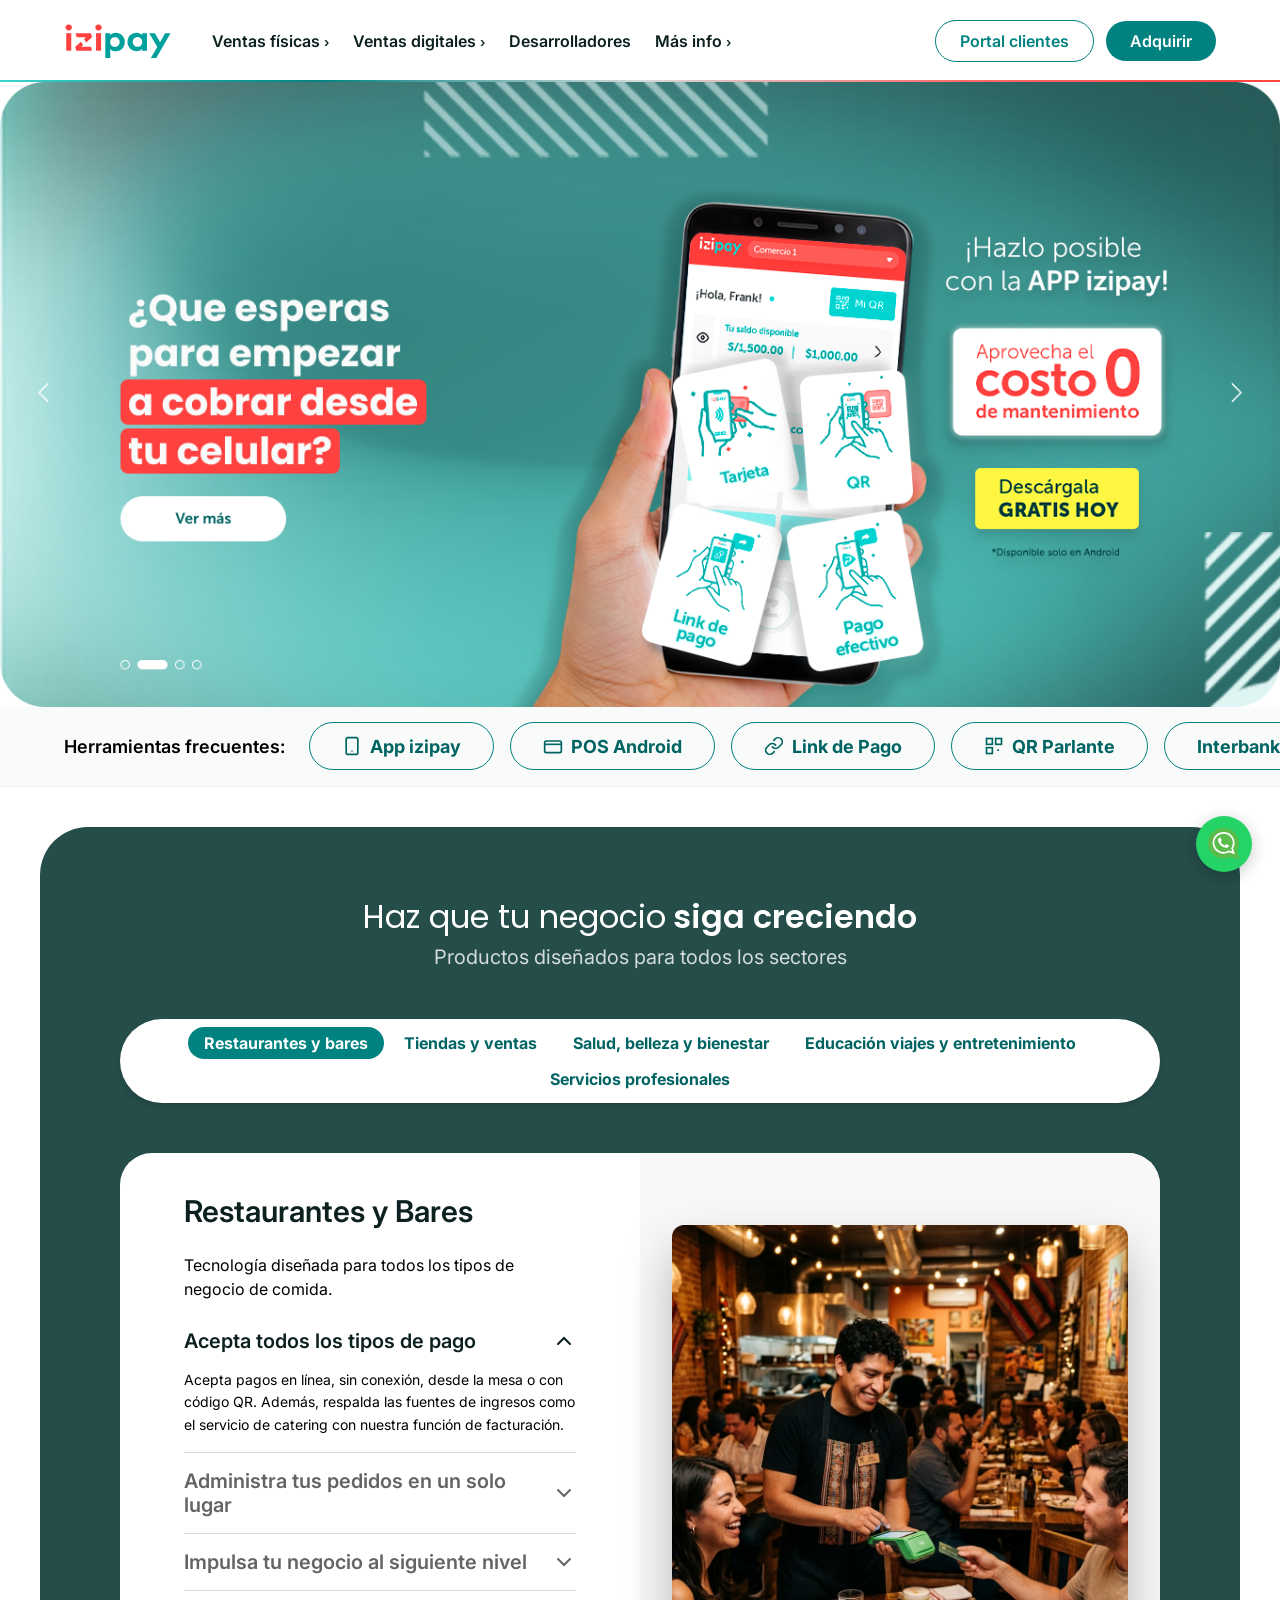
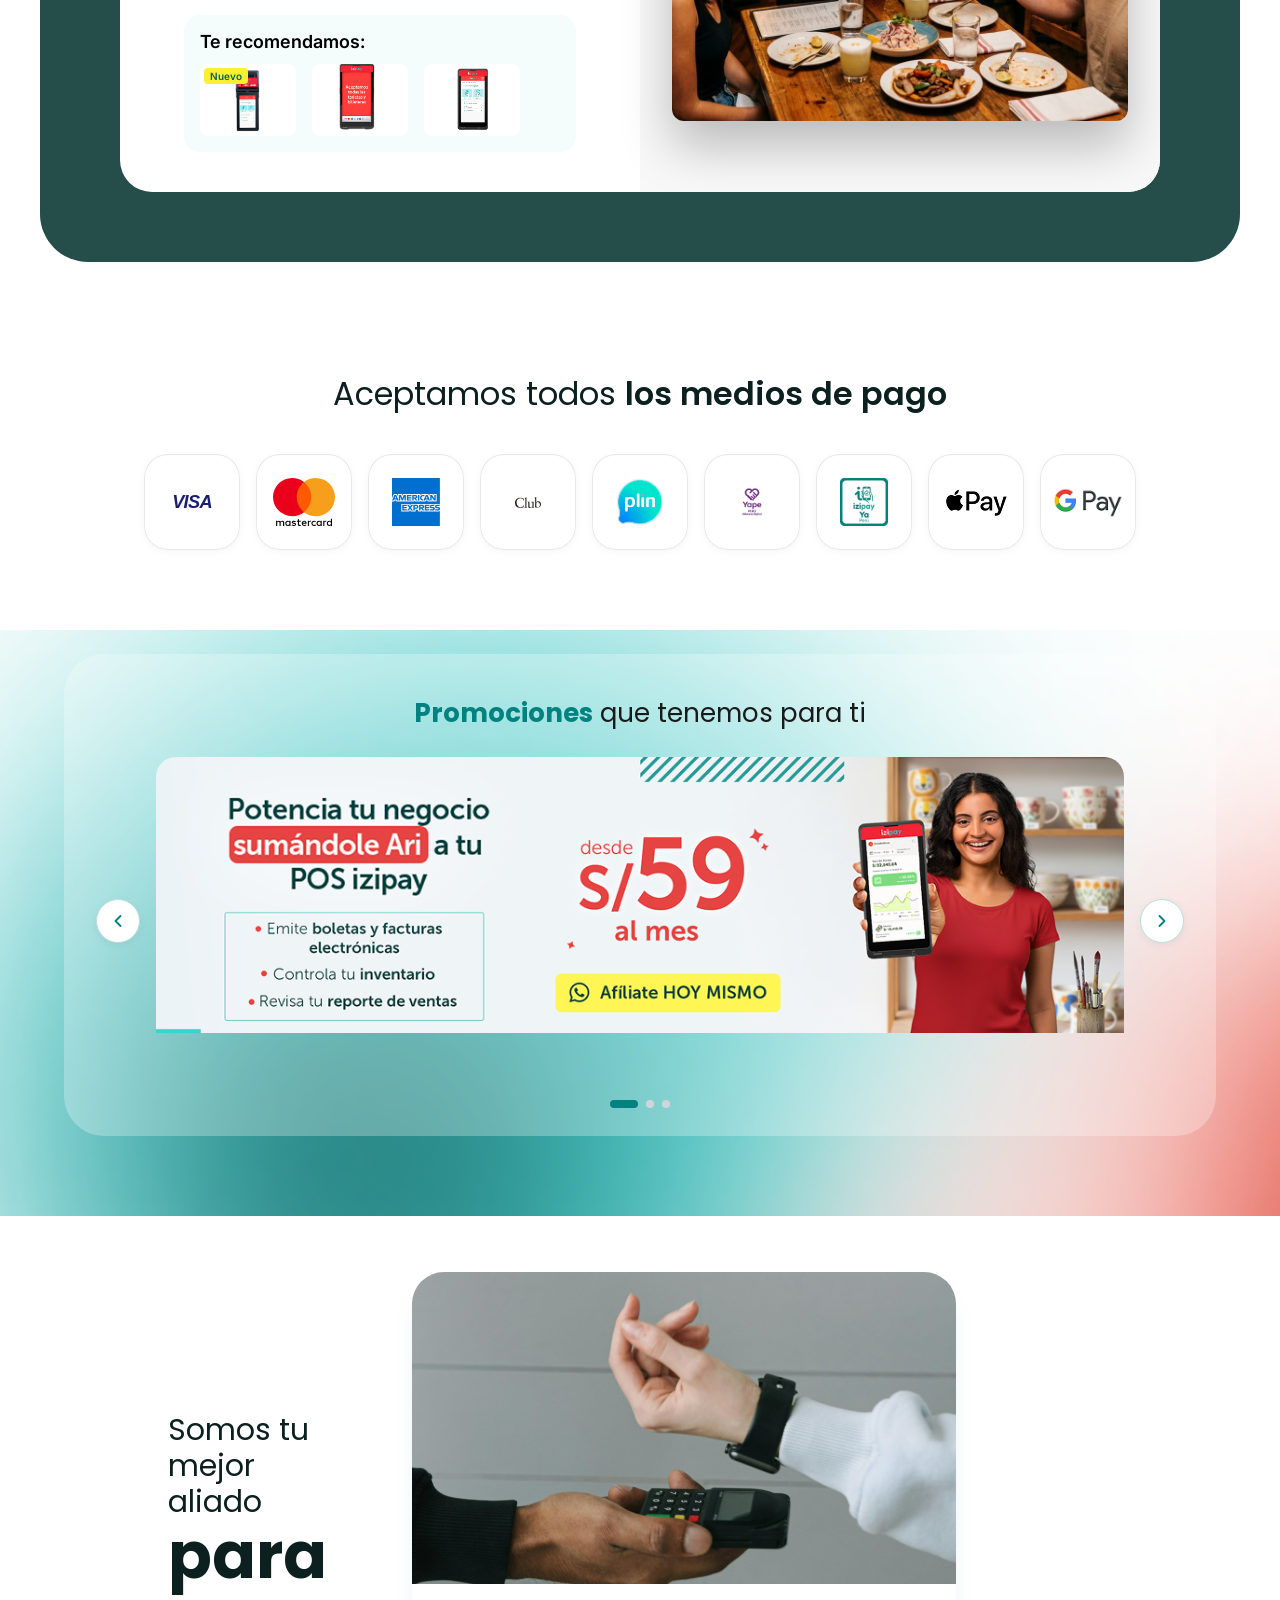
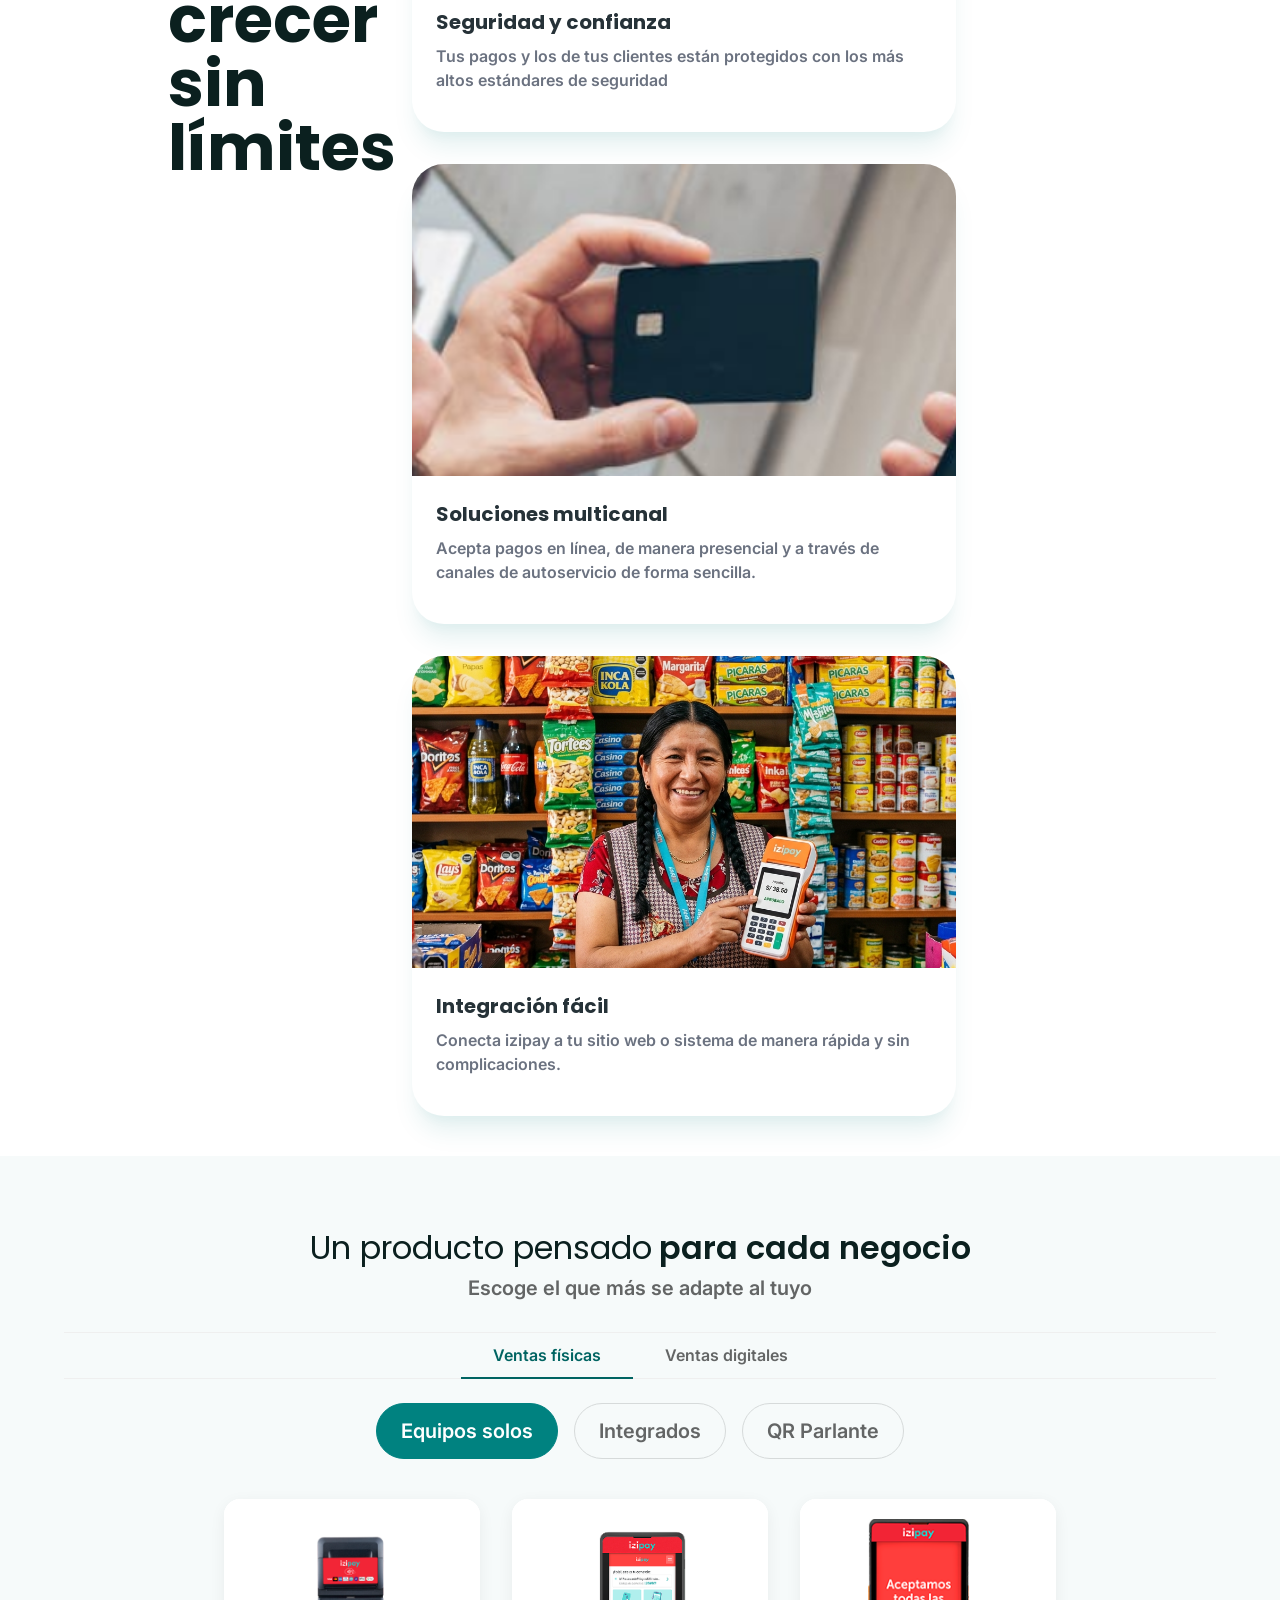
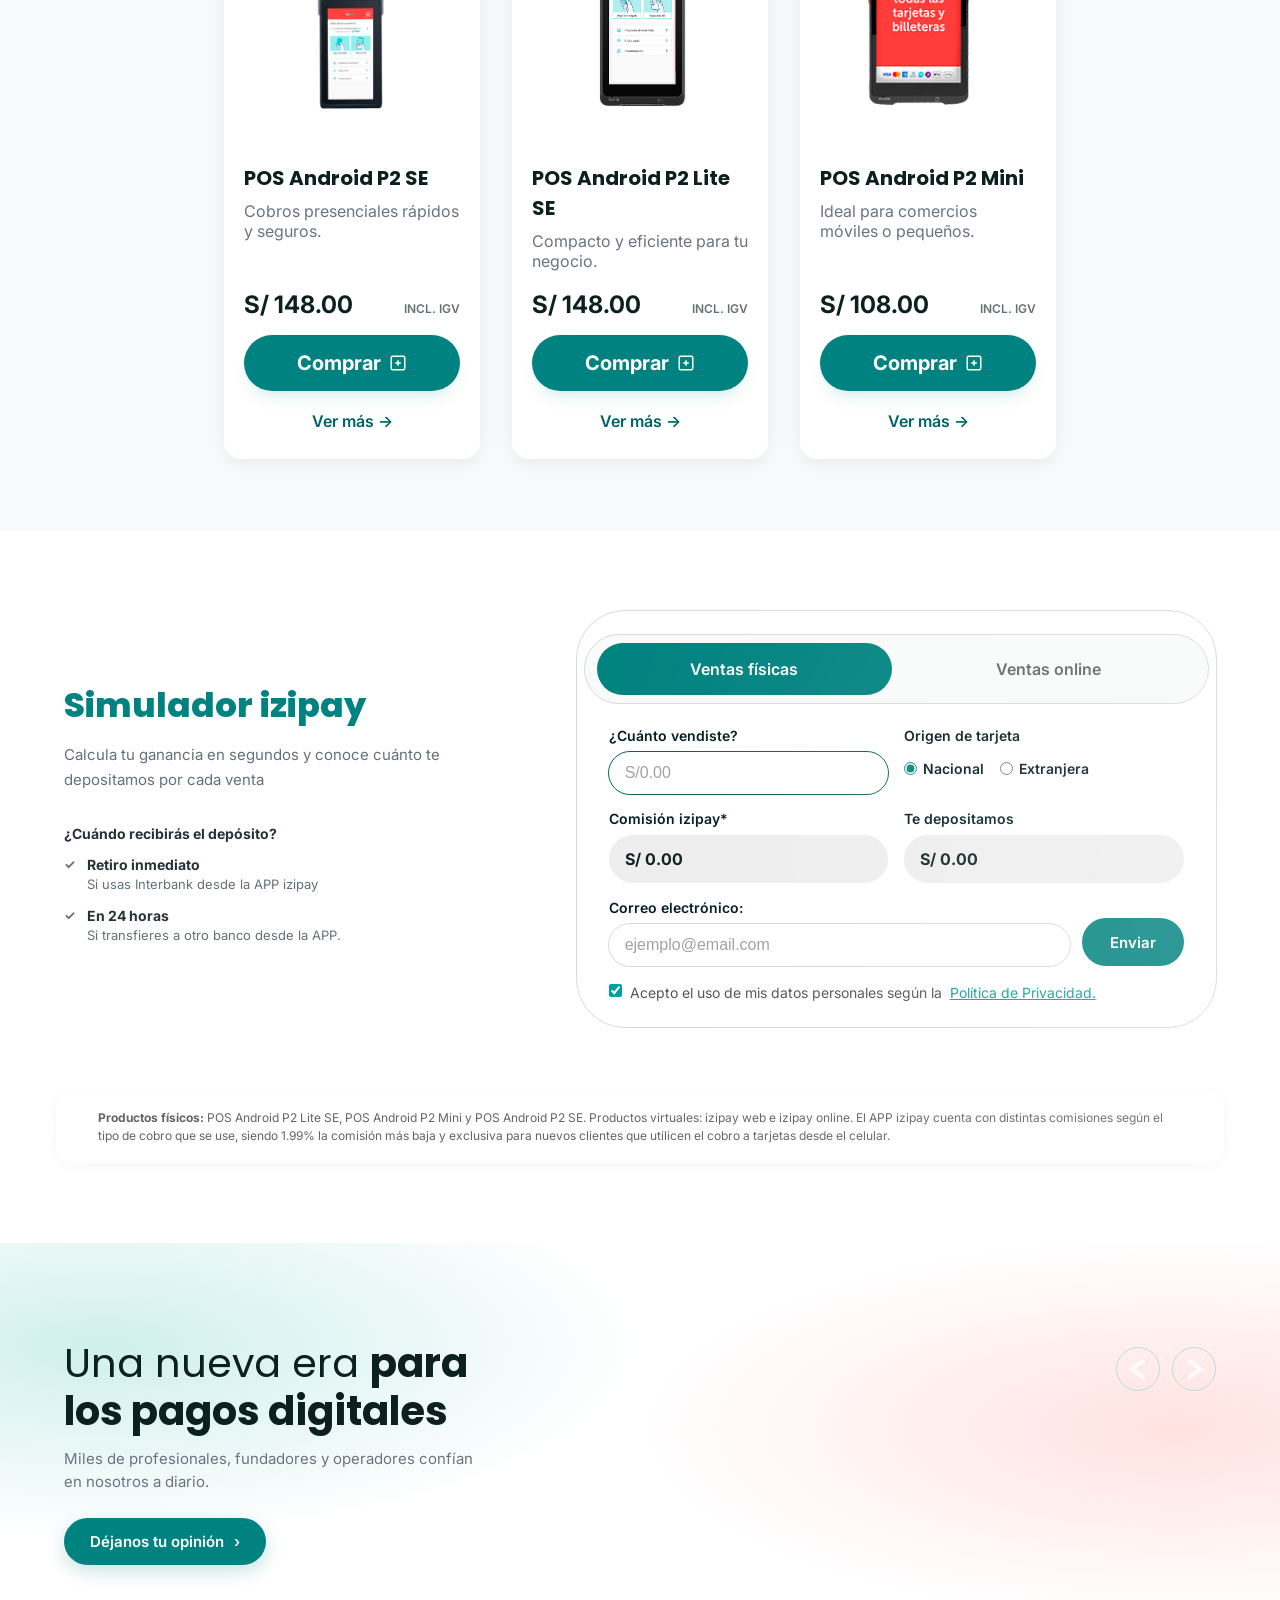
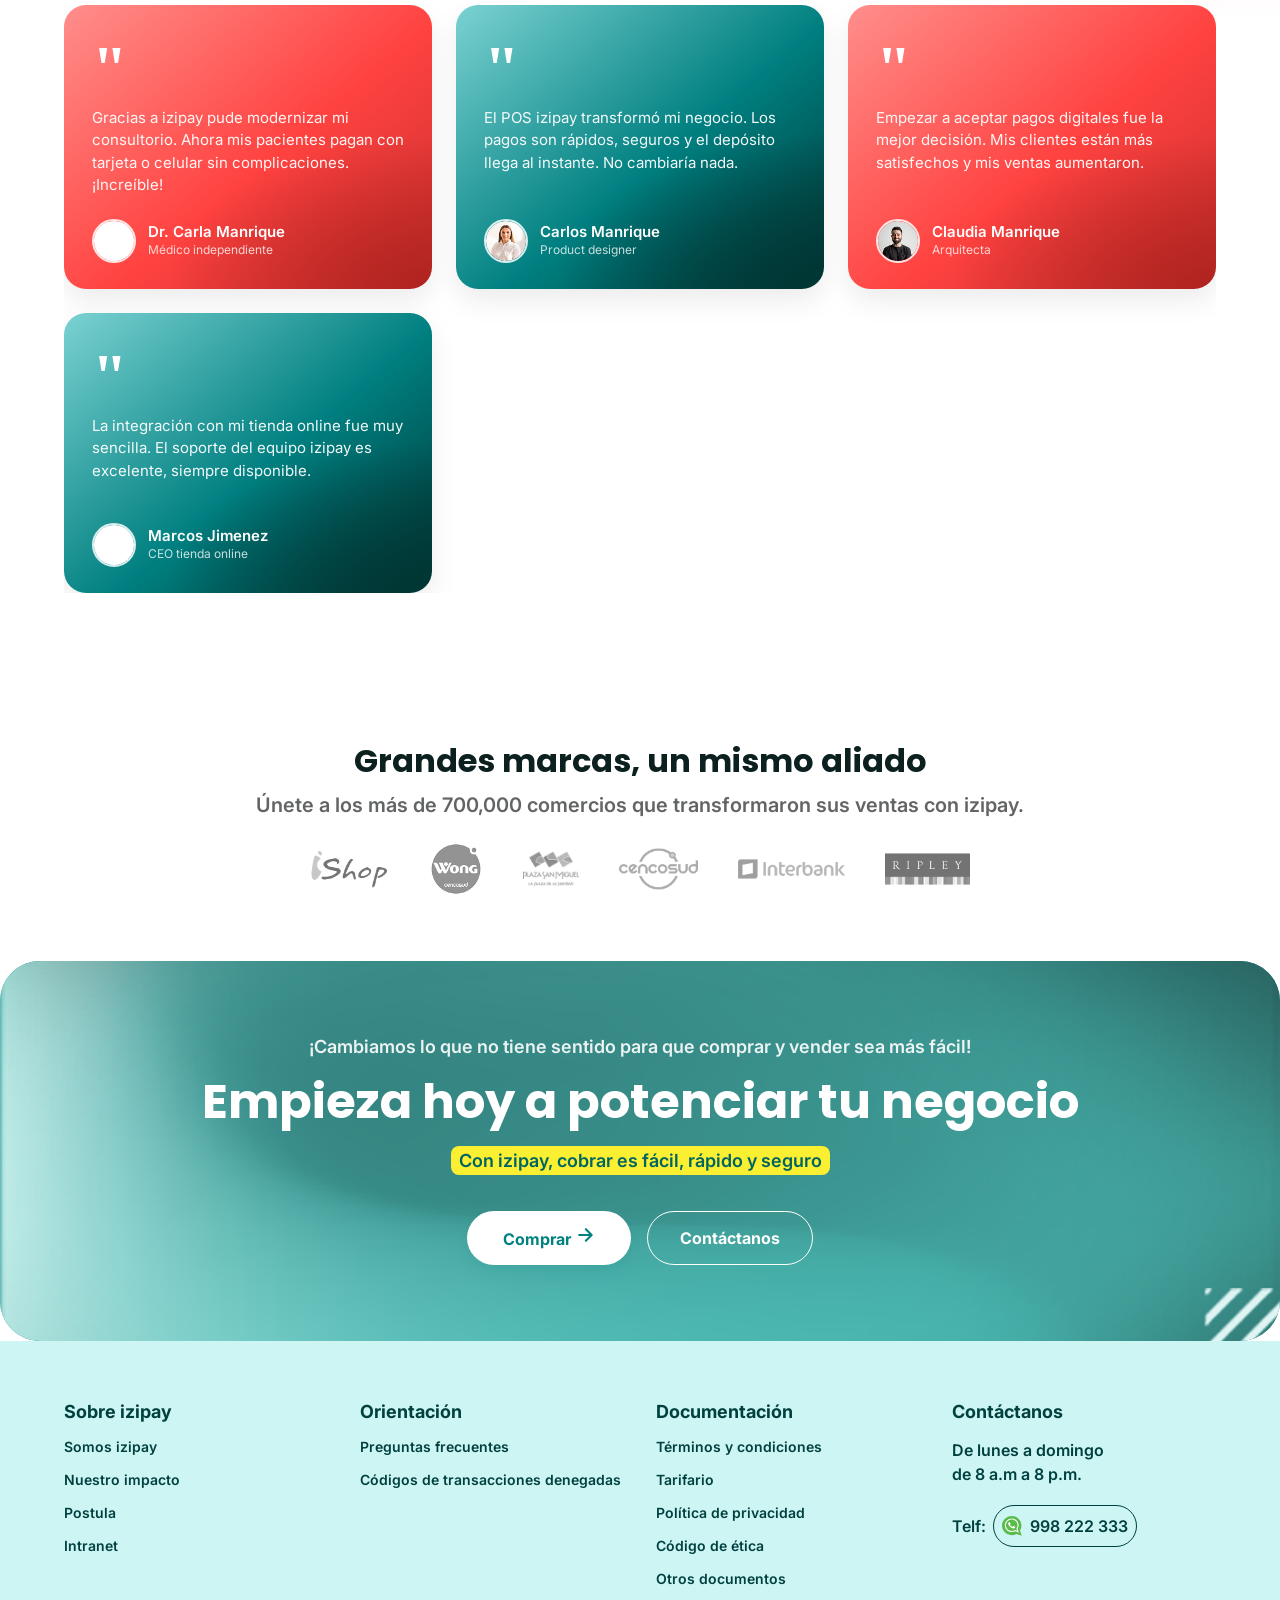
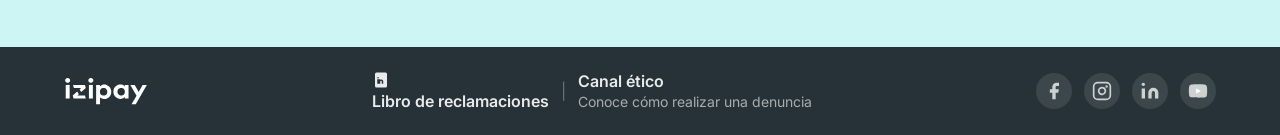
==== commit 5206bd3c: "Fix testimonials: real quotes, proper avatars, real arrow images Made-with: Cursor" ====
--- a/index.html
+++ b/index.html
@@ -453,10 +453,10 @@
       </div>
       <div class="testi-arrows">
         <button class="testi-arrow" onclick="testiSlide(-1)" aria-label="anterior">
-          <svg width="20" height="20" viewBox="0 0 24 24" fill="none"><path d="M15 18l-6-6 6-6" stroke="currentColor" stroke-width="2.2" stroke-linecap="round" stroke-linejoin="round"/></svg>
+          <img src="assets/otrassetions/Flecha a la izquierda.png" alt="anterior" width="20" height="20" />
         </button>
         <button class="testi-arrow" onclick="testiSlide(1)" aria-label="siguiente">
-          <svg width="20" height="20" viewBox="0 0 24 24" fill="none"><path d="M9 6l6 6-6 6" stroke="currentColor" stroke-width="2.2" stroke-linecap="round" stroke-linejoin="round"/></svg>
+          <img src="assets/otrassetions/Flecha a la derecha.png" alt="siguiente" width="20" height="20" />
         </button>
       </div>
     </div>
@@ -466,9 +466,21 @@
 
         <article class="testi-card red">
           <div class="testi-quote-mark">"</div>
-          <p class="testi-text">Lorem ipsum dolor sit amet, consectetur adipiscing elit, sed do eiusmod tempor incididunt ut labore et dolore magna aliqua.</p>
+          <p class="testi-text">Gracias a izipay pude modernizar mi consultorio. Ahora mis pacientes pagan con tarjeta o celular sin complicaciones. ¡Increíble!</p>
           <div class="testi-person">
-            <img src="assets/testi-1.png" alt="Carlos Manrique" />
+            <img src="assets/Ellipse 271.png" alt="Dr. Carla Manrique" />
+            <div class="testi-person-info">
+              <strong>Dr. Carla Manrique</strong>
+              <span>Médico independiente</span>
+            </div>
+          </div>
+        </article>
+
+        <article class="testi-card teal">
+          <div class="testi-quote-mark">"</div>
+          <p class="testi-text">El POS izipay transformó mi negocio. Los pagos son rápidos, seguros y el depósito llega al instante. No cambiaría nada.</p>
+          <div class="testi-person">
+            <img src="assets/Ellipse 272.png" alt="Carlos Manrique" />
             <div class="testi-person-info">
               <strong>Carlos Manrique</strong>
               <span>Product designer</span>
@@ -476,26 +488,26 @@
           </div>
         </article>
 
+        <article class="testi-card red">
+          <div class="testi-quote-mark">"</div>
+          <p class="testi-text">Empezar a aceptar pagos digitales fue la mejor decisión. Mis clientes están más satisfechos y mis ventas aumentaron.</p>
+          <div class="testi-person">
+            <img src="assets/Ellipse 271-1.png" alt="Claudia Manrique" />
+            <div class="testi-person-info">
+              <strong>Claudia Manrique</strong>
+              <span>Arquitecta</span>
+            </div>
+          </div>
+        </article>
+
         <article class="testi-card teal">
           <div class="testi-quote-mark">"</div>
-          <p class="testi-text">Lorem ipsum dolor sit amet, consectetur adipiscing elit, sed do eiusmod tempor incididunt ut labore et dolore magna aliqua.</p>
+          <p class="testi-text">La integración con mi tienda online fue muy sencilla. El soporte del equipo izipay es excelente, siempre disponible.</p>
           <div class="testi-person">
-            <img src="assets/testi-2.png" alt="Marcos Jimenez" />
+            <img src="assets/Ellipse 272-1.png" alt="Marcos Jimenez" />
             <div class="testi-person-info">
               <strong>Marcos Jimenez</strong>
               <span>CEO tienda online</span>
-            </div>
-          </div>
-        </article>
-
-        <article class="testi-card red">
-          <div class="testi-quote-mark">"</div>
-          <p class="testi-text">Lorem ipsum dolor sit amet, consectetur adipiscing elit, sed do eiusmod tempor incididunt ut labore et dolore magna aliqua.</p>
-          <div class="testi-person">
-            <img src="assets/testi-1.png" alt="Claudia Manrique" />
-            <div class="testi-person-info">
-              <strong>Claudia Manrique</strong>
-              <span>Arquitecta</span>
             </div>
           </div>
         </article>
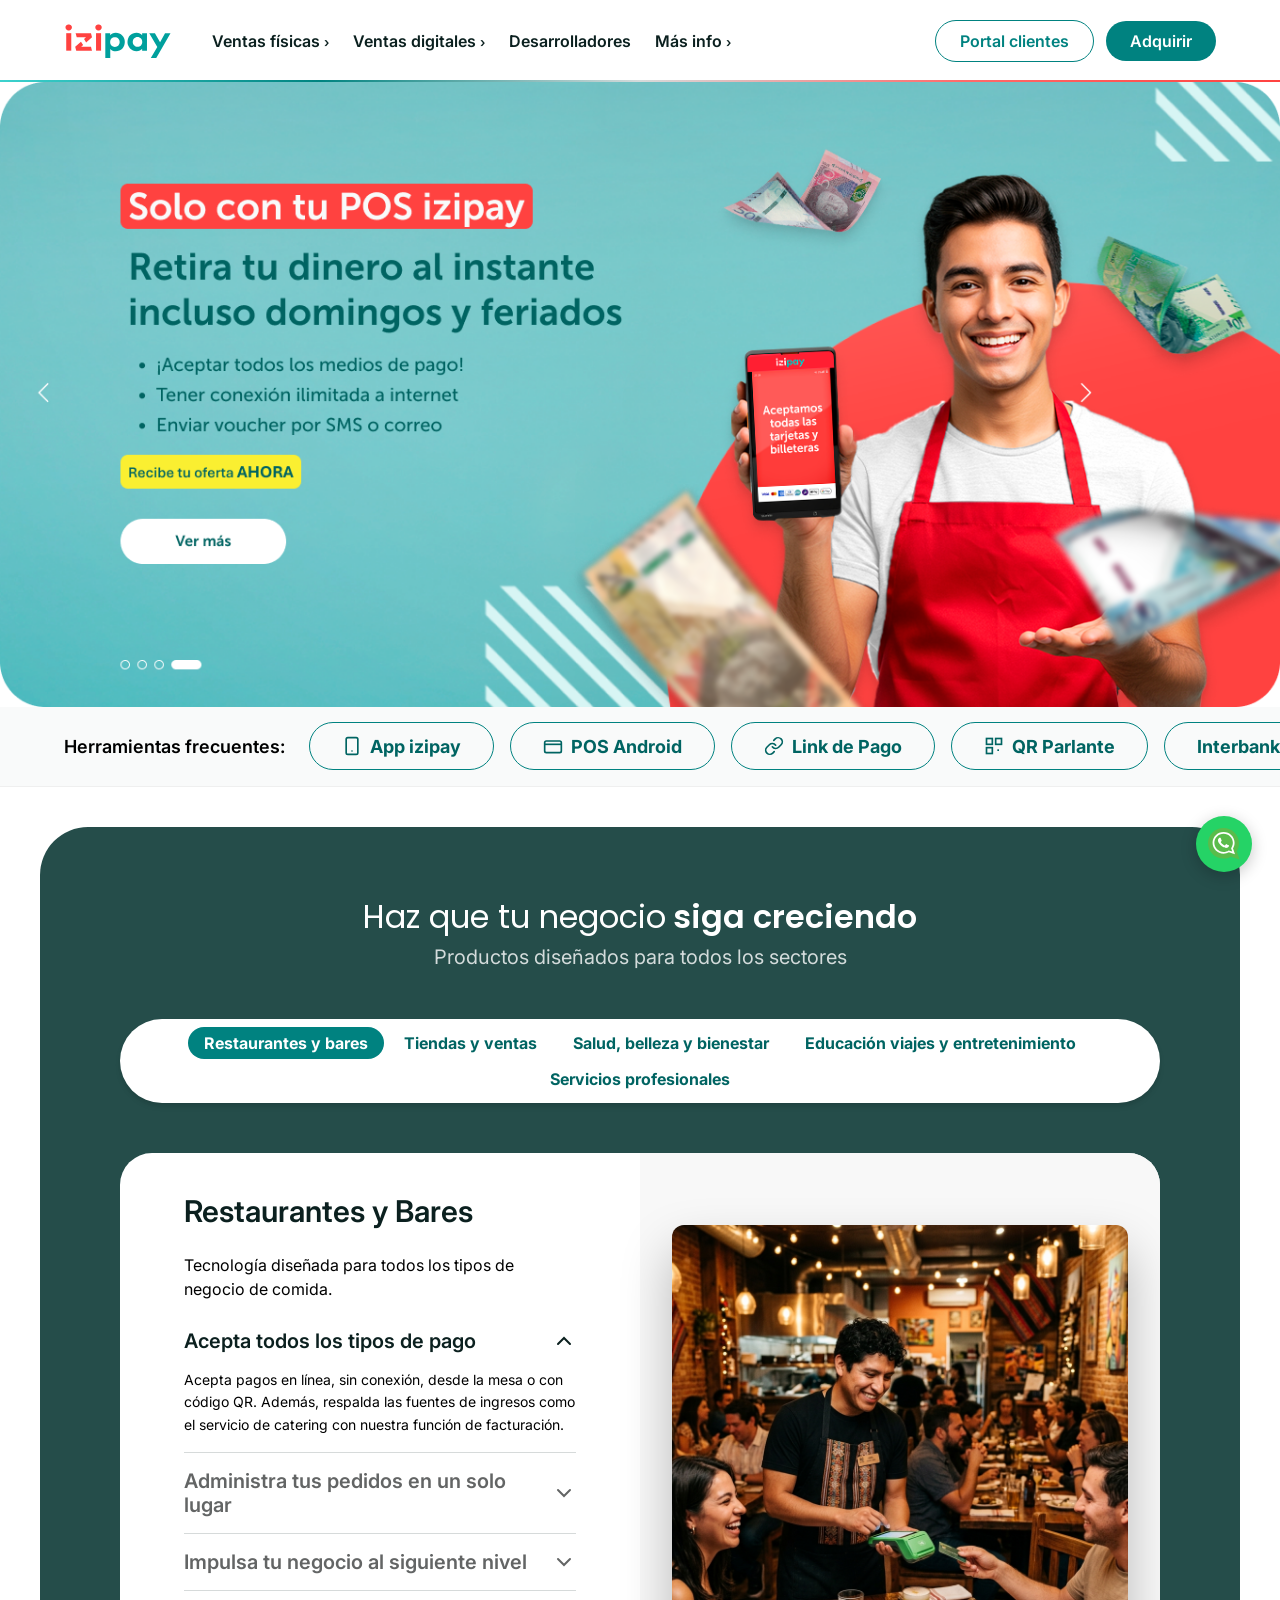
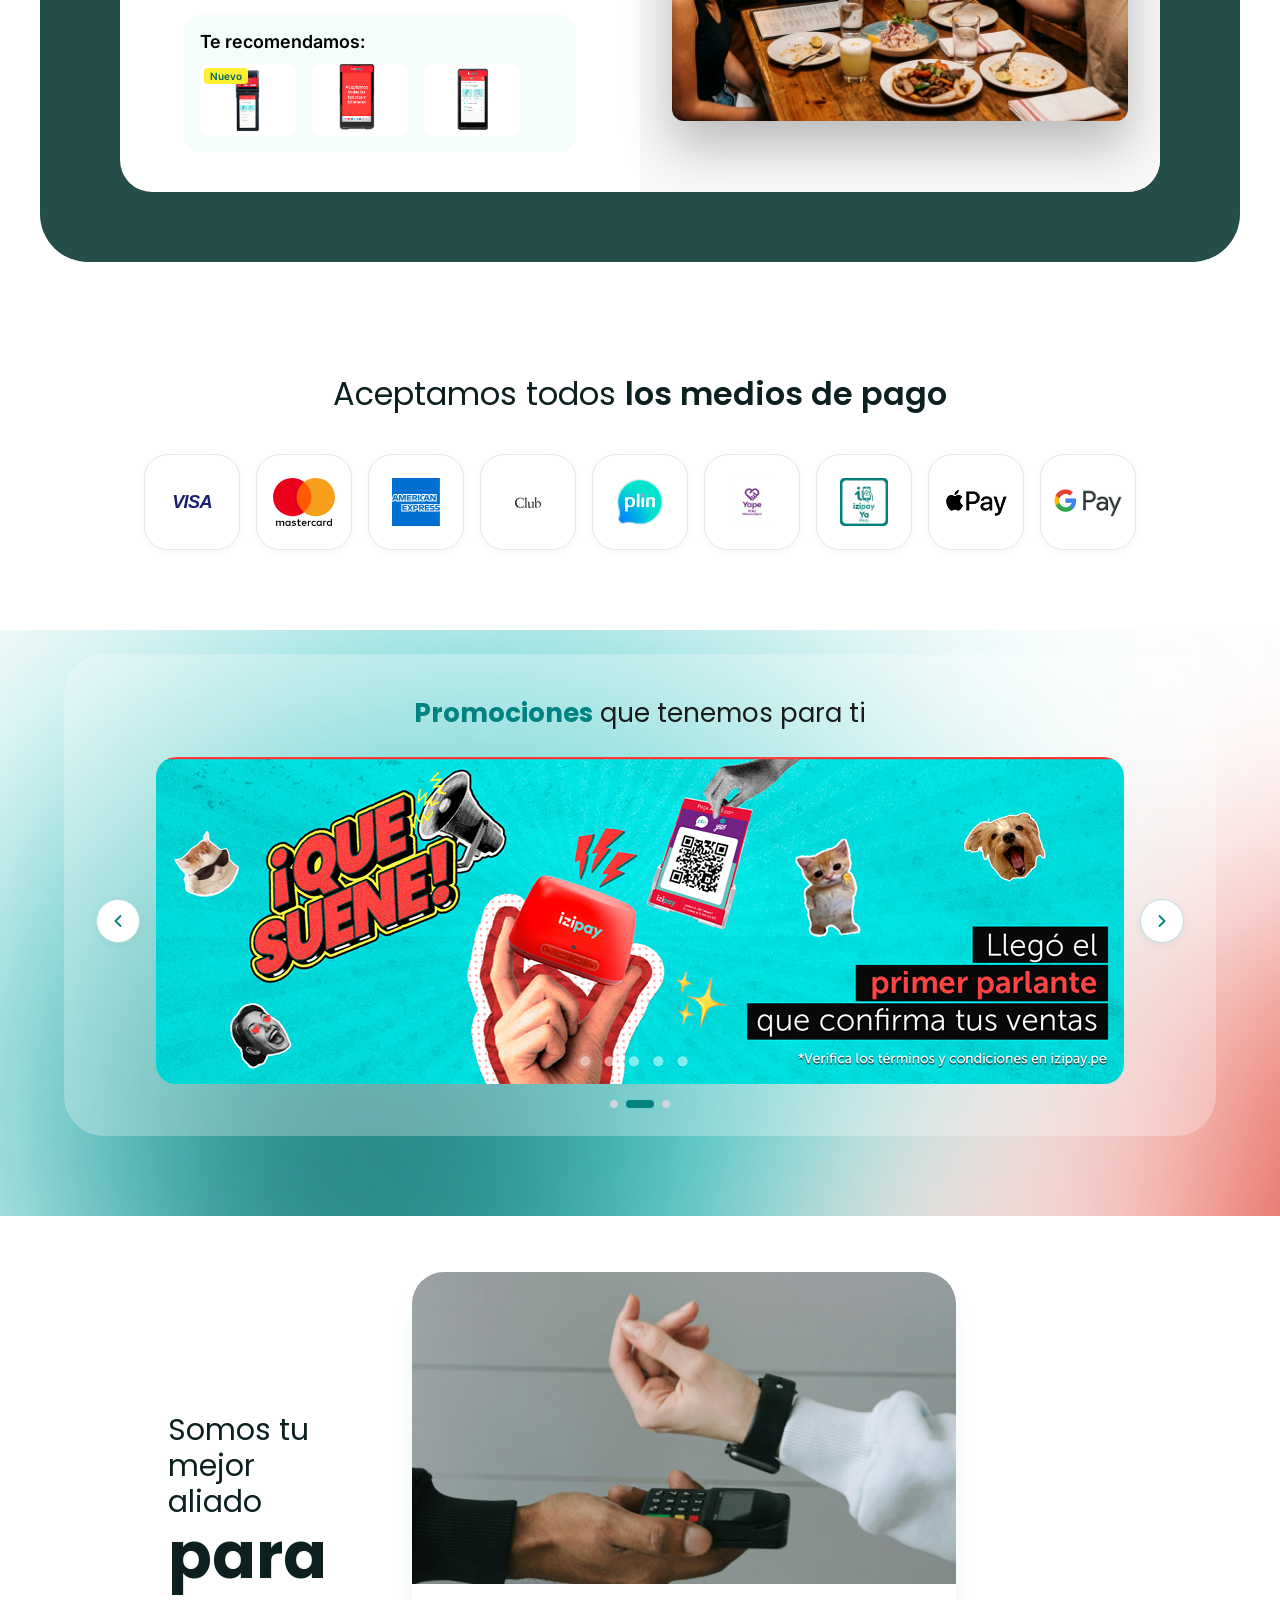
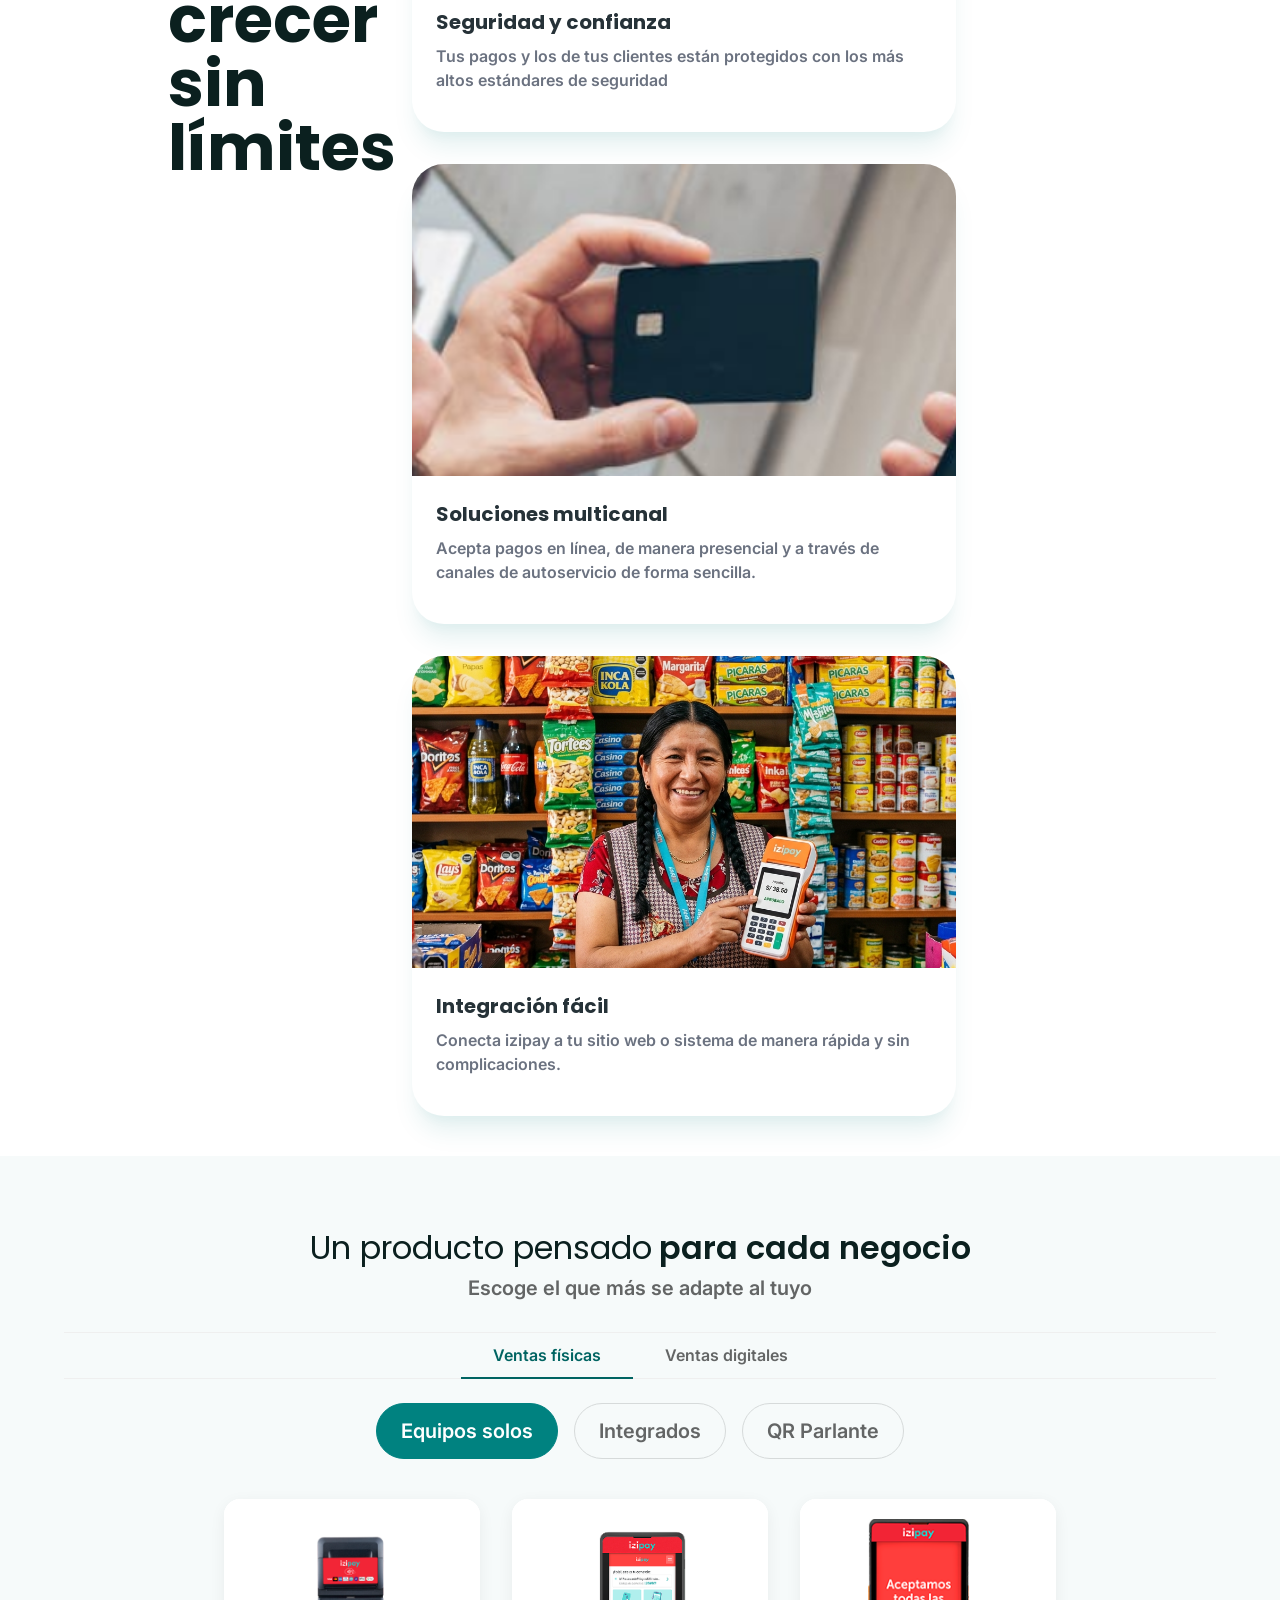
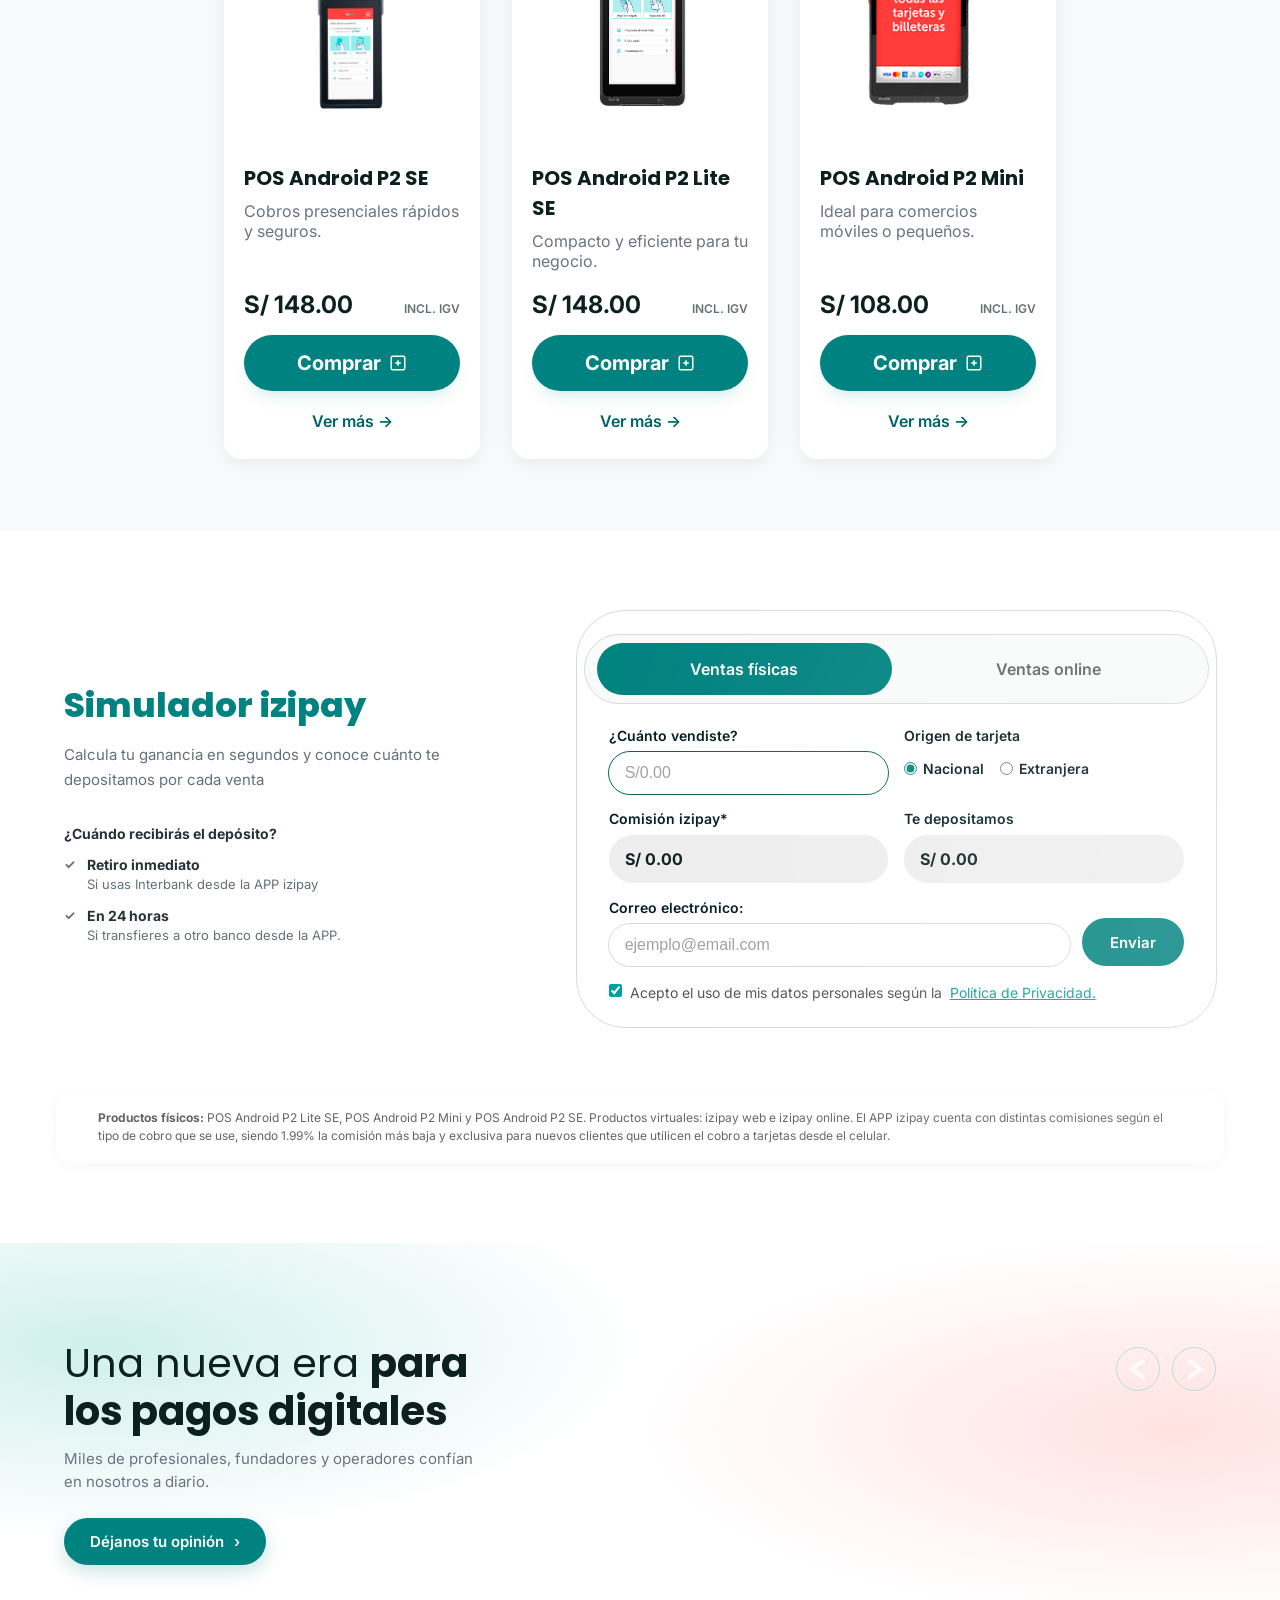
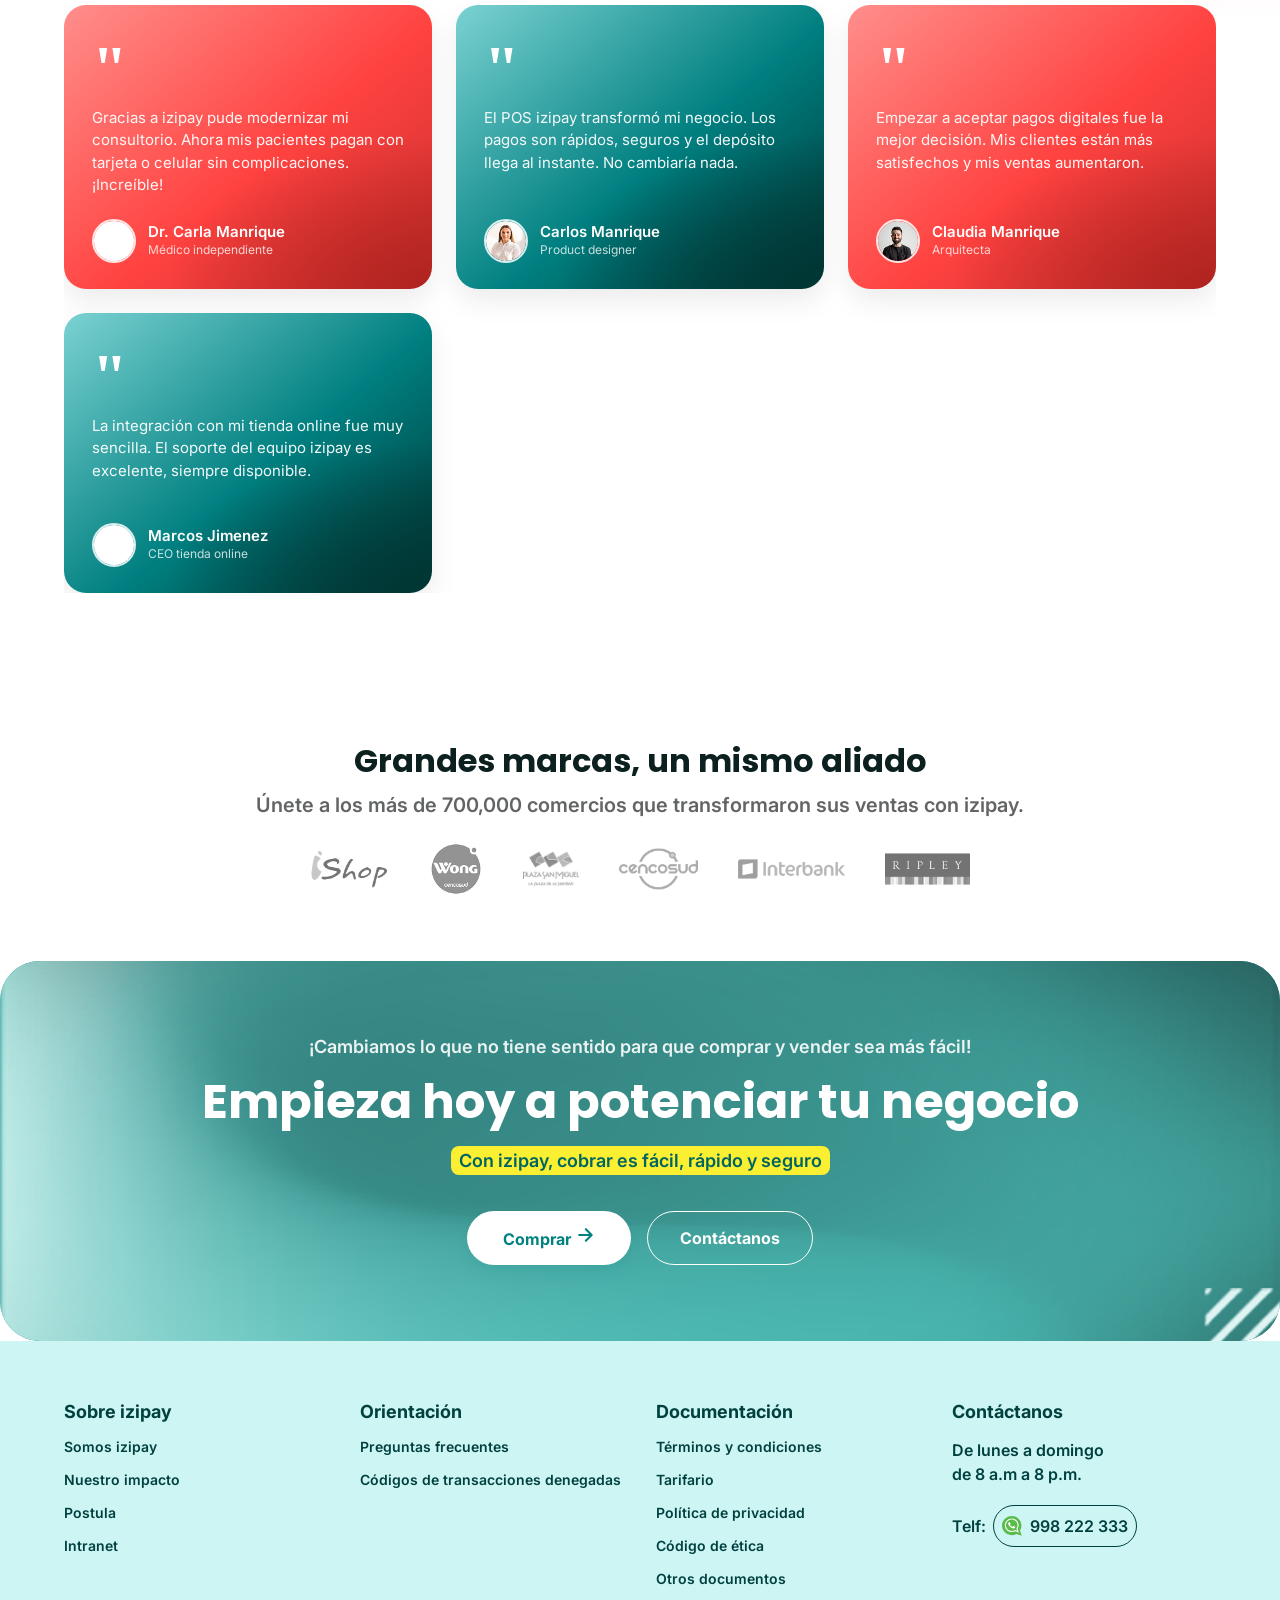
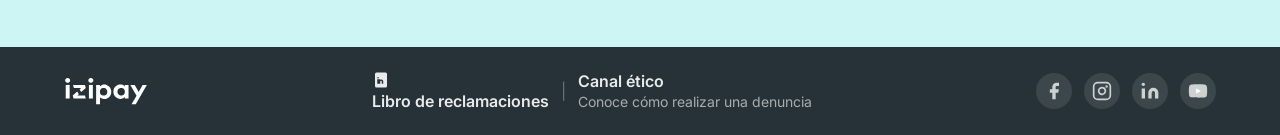
==== commit 6aef48a1: "Add real footer + WhatsApp float to all subpages, fix footer links Made-with: Cursor" ====
--- a/index.html
+++ b/index.html
@@ -559,16 +559,16 @@
       <div class="fcol">
         <h4>Sobre izipay</h4>
         <ul>
-          <li><a href="#">Somos izipay</a></li>
-          <li><a href="#">Nuestro impacto</a></li>
-          <li><a href="#">Postula</a></li>
+          <li><a href="sobre-izipay.html">Somos izipay</a></li>
+          <li><a href="sobre-izipay.html#logros">Nuestro impacto</a></li>
+          <li><a href="trabaja.html">Postula</a></li>
           <li><a href="#">Intranet</a></li>
         </ul>
       </div>
       <div class="fcol">
         <h4>Orientación</h4>
         <ul>
-          <li><a href="#">Preguntas frecuentes</a></li>
+          <li><a href="centro-ayuda.html#faqs">Preguntas frecuentes</a></li>
           <li><a href="#">Códigos de transacciones denegadas</a></li>
         </ul>
       </div>
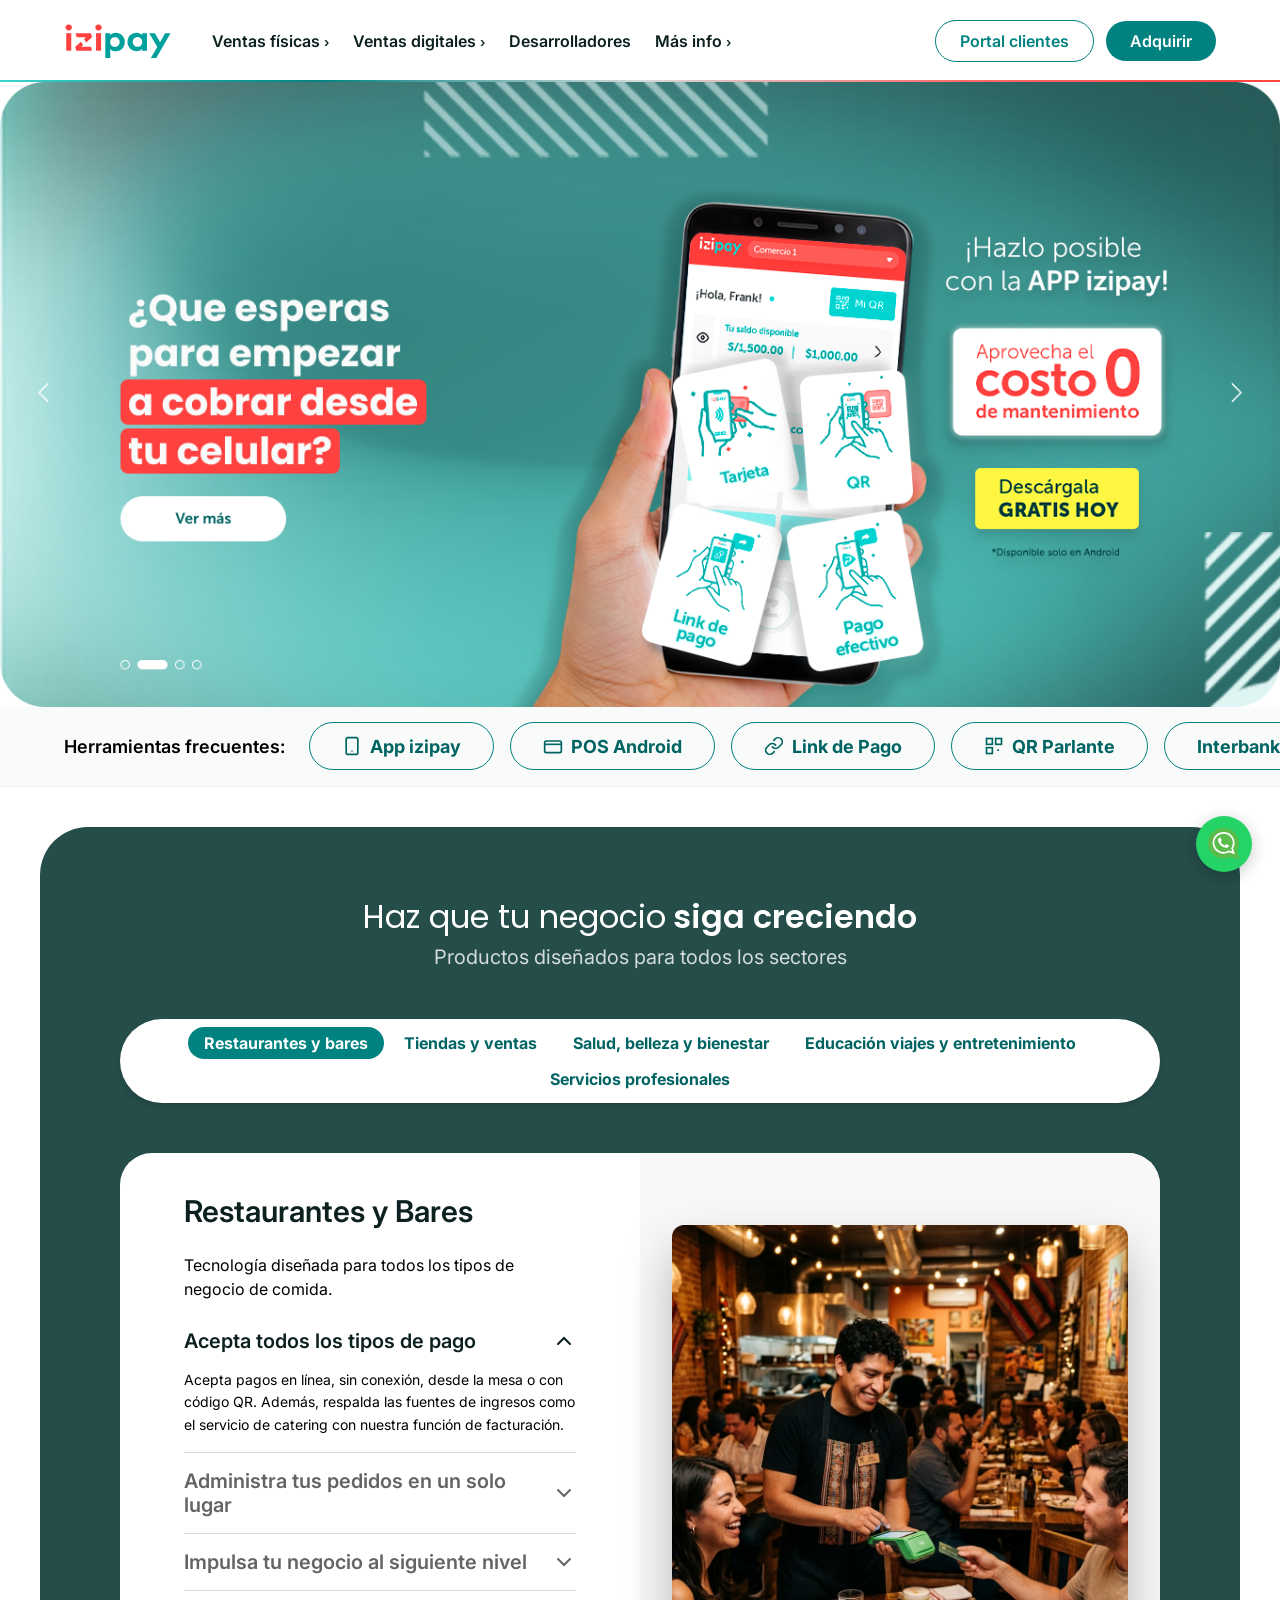
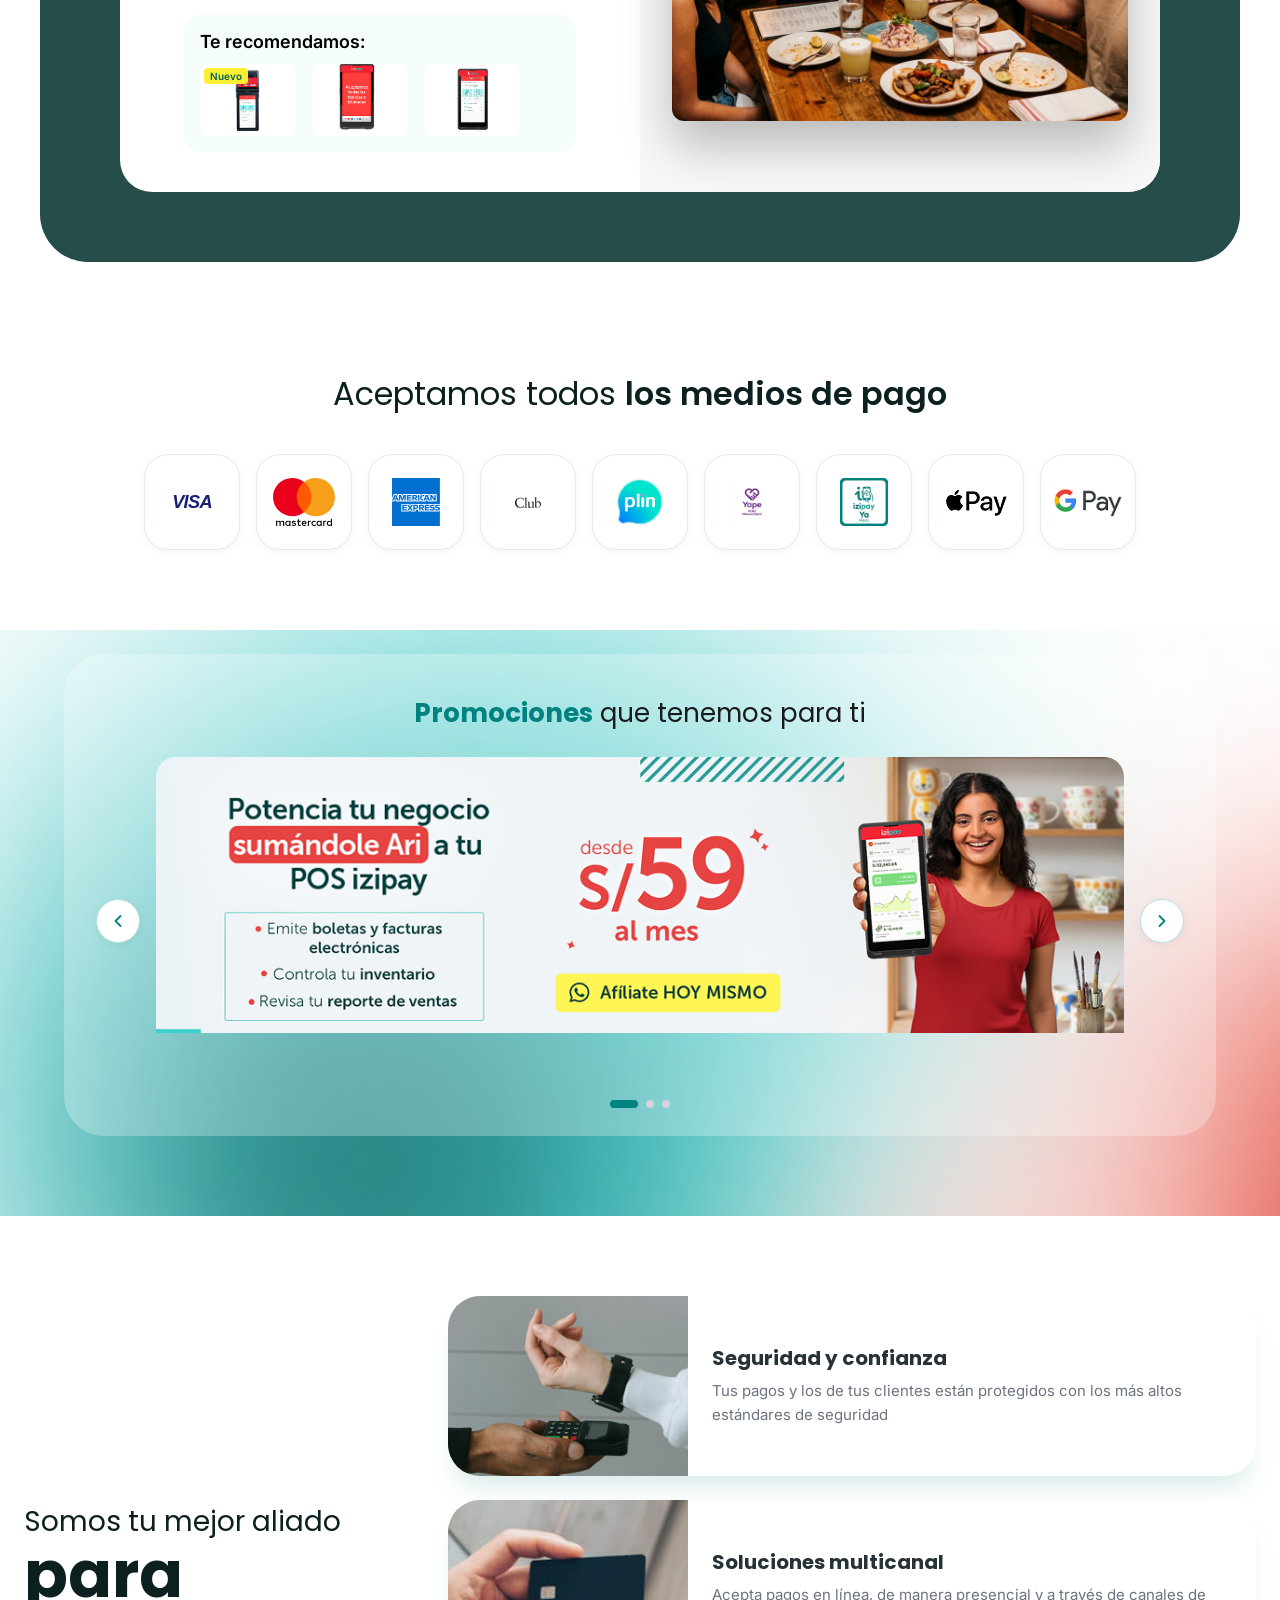
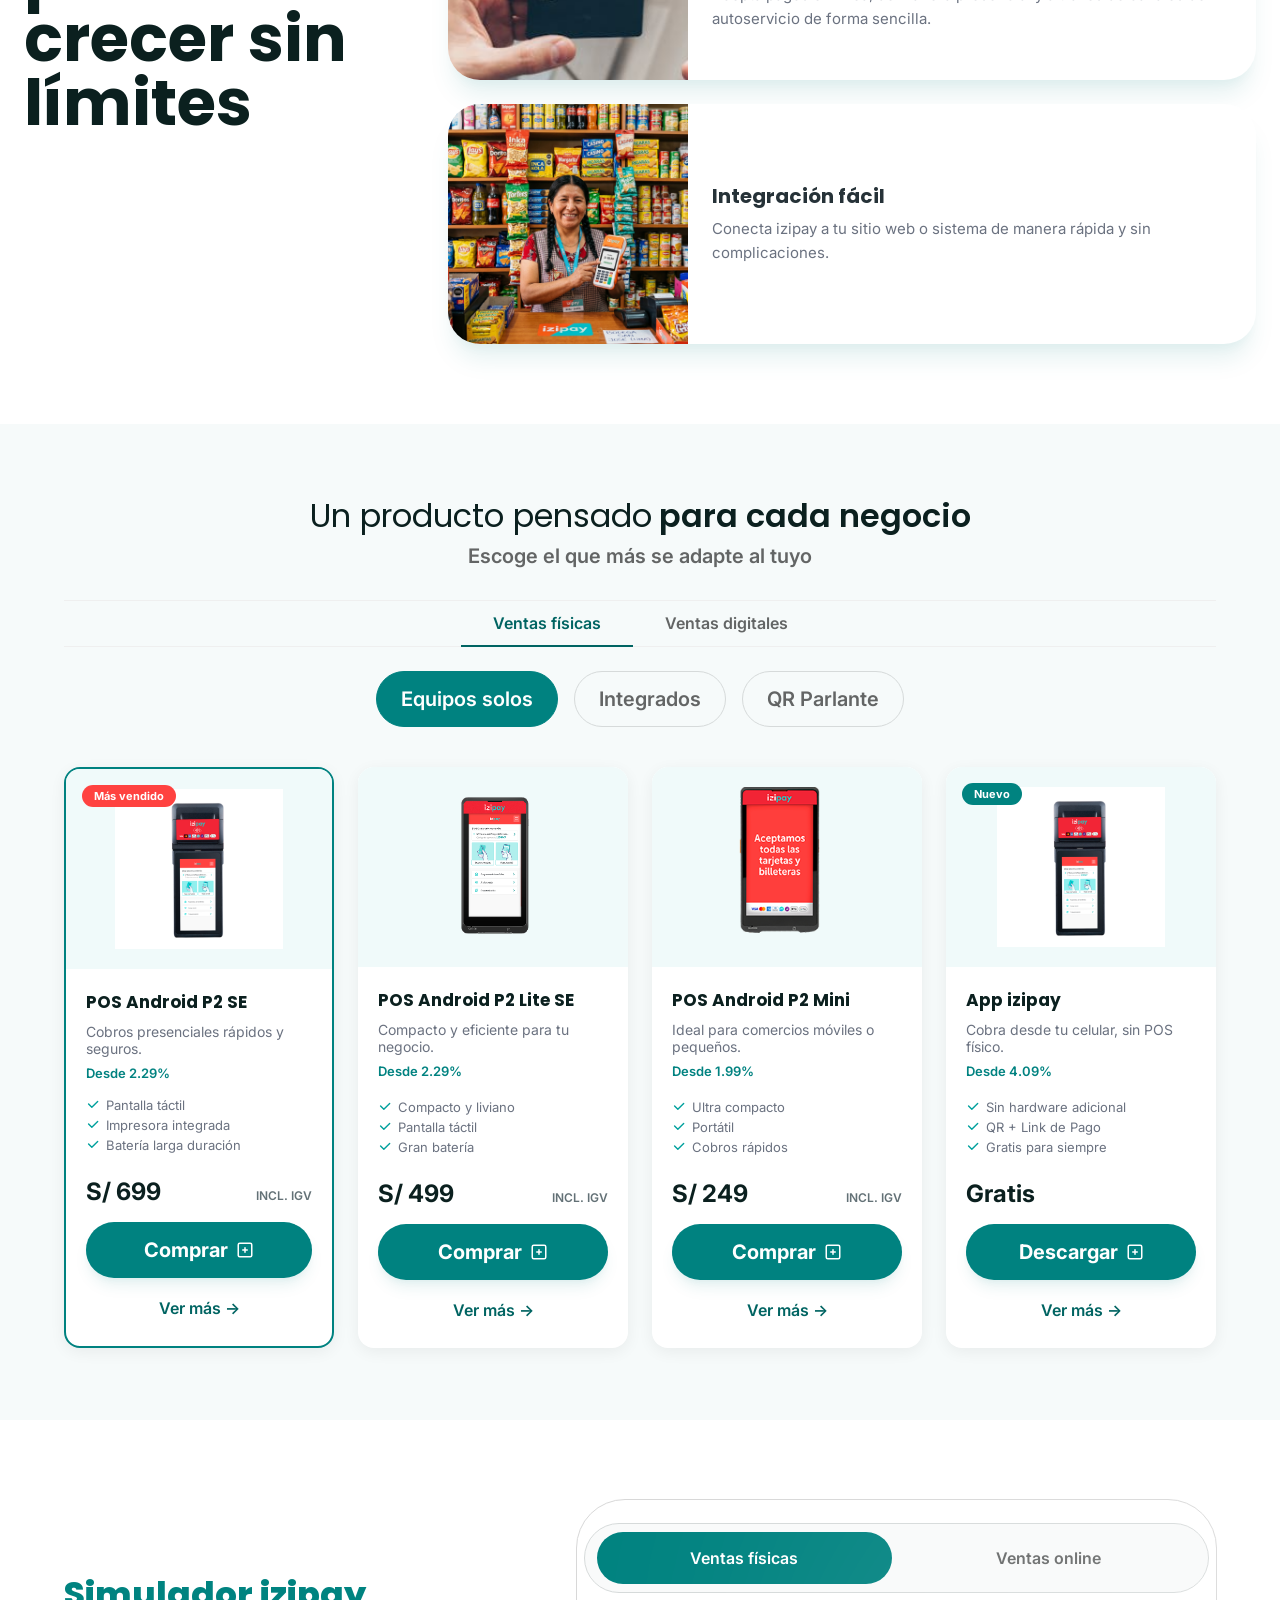
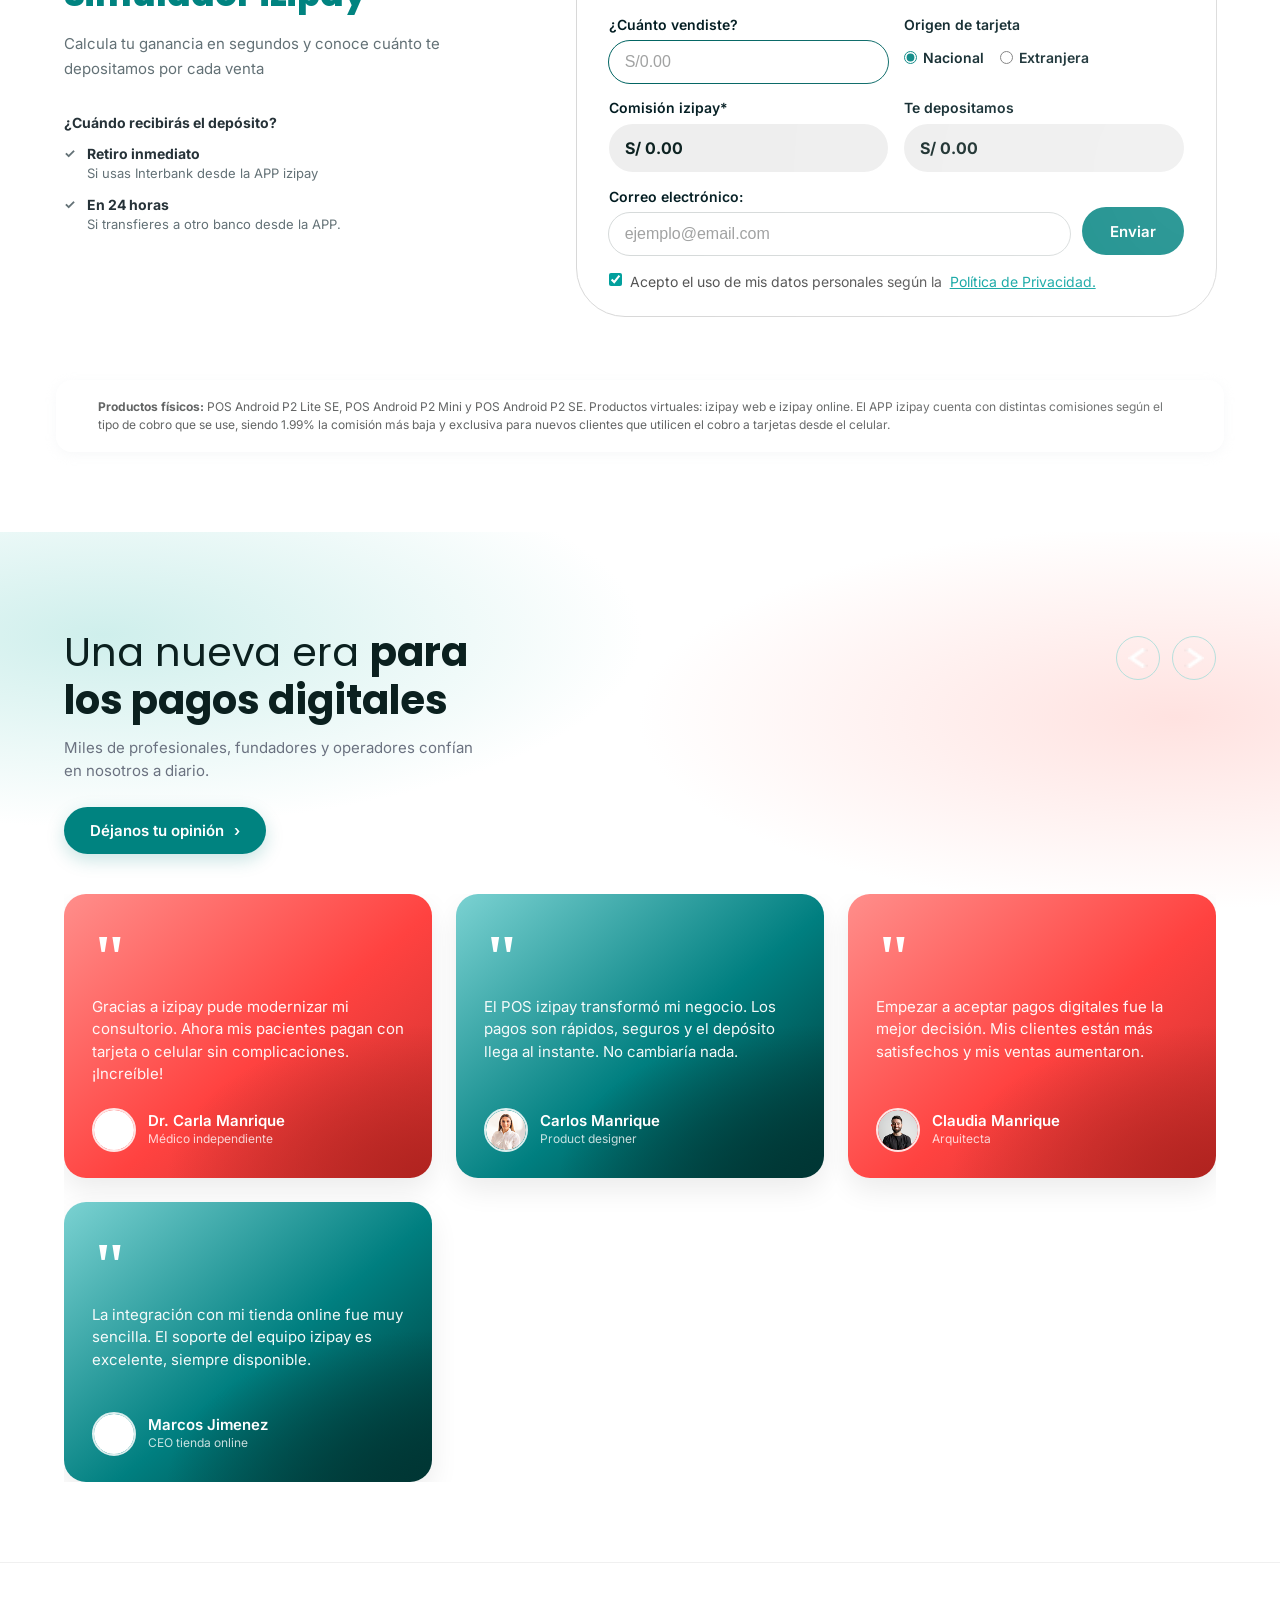
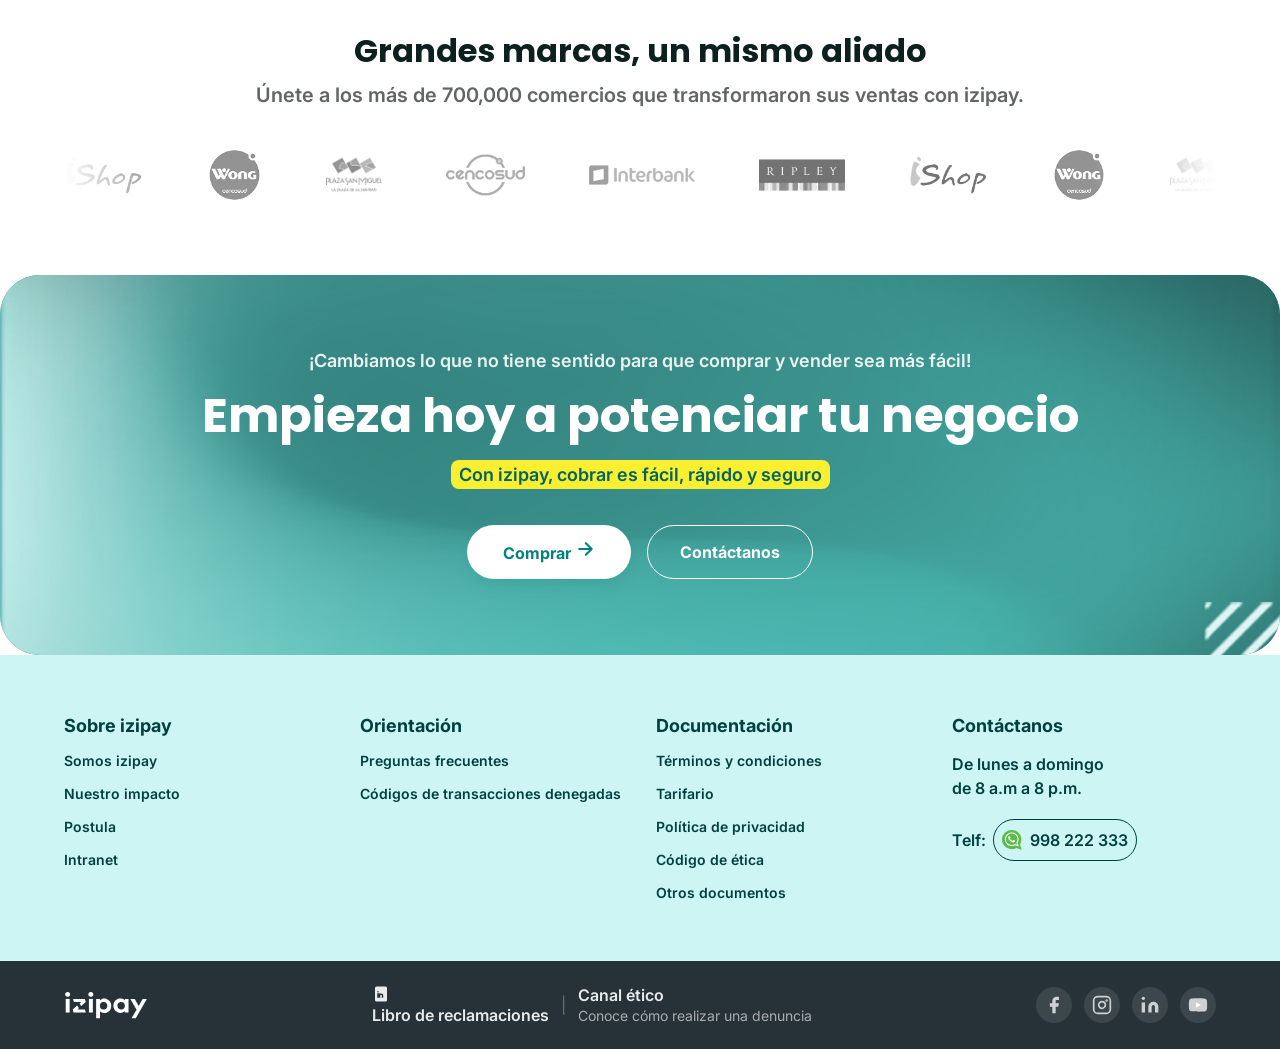
==== commit cd5cc3bc: "Improve beneficios layout and standardize products section from Figma Make Made-with: Cursor" ====
--- a/index.html
+++ b/index.html
@@ -314,17 +314,21 @@
       <button class="psub" onclick="switchSubTab(this)">QR Parlante</button>
     </div>
     <div class="prod-grid">
-      <div class="prod-card">
+      <div class="prod-card prod-featured" style="position:relative;">
+        <span class="prod-badge">Más vendido</span>
         <div class="prod-img-wrap">
           <img src="Product/11.06.25-IMAGENES-POS-P2-SE 1.png" alt="POS P2 SE" />
         </div>
         <div class="prod-info">
           <h3>POS Android P2 SE</h3>
           <p>Cobros presenciales rápidos y seguros.</p>
-          <div class="prod-price">
-            <strong>S/ 148.00</strong>
-            <span class="prod-igv">INCL. IGV</span>
-          </div>
+          <p style="font-size:13px;color:var(--izi-teal);font-weight:600;">Desde 2.29%</p>
+          <ul style="list-style:none;padding:0;margin:8px 0;display:flex;flex-direction:column;gap:4px;">
+            <li style="font-size:13px;color:var(--izi-body);display:flex;gap:6px;align-items:center;"><svg width="14" height="14" viewBox="0 0 20 20" fill="none"><path d="M16.667 5L8.333 13.333L3.667 8.667" stroke="#00A09D" stroke-width="2" stroke-linecap="round" stroke-linejoin="round"/></svg>Pantalla táctil</li>
+            <li style="font-size:13px;color:var(--izi-body);display:flex;gap:6px;align-items:center;"><svg width="14" height="14" viewBox="0 0 20 20" fill="none"><path d="M16.667 5L8.333 13.333L3.667 8.667" stroke="#00A09D" stroke-width="2" stroke-linecap="round" stroke-linejoin="round"/></svg>Impresora integrada</li>
+            <li style="font-size:13px;color:var(--izi-body);display:flex;gap:6px;align-items:center;"><svg width="14" height="14" viewBox="0 0 20 20" fill="none"><path d="M16.667 5L8.333 13.333L3.667 8.667" stroke="#00A09D" stroke-width="2" stroke-linecap="round" stroke-linejoin="round"/></svg>Batería larga duración</li>
+          </ul>
+          <div class="prod-price"><strong>S/ 699</strong><span class="prod-igv">INCL. IGV</span></div>
           <a href="#" class="btn-prod-buy">Comprar <svg width="18" height="18" viewBox="0 0 24 24" fill="none"><rect x="3" y="3" width="18" height="18" rx="2" stroke="white" stroke-width="2"/><path d="M9 12h6m-3-3v6" stroke="white" stroke-width="2" stroke-linecap="round"/></svg></a>
           <a href="#" class="btn-prod-link">Ver más →</a>
         </div>
@@ -336,10 +340,13 @@
         <div class="prod-info">
           <h3>POS Android P2 Lite SE</h3>
           <p>Compacto y eficiente para tu negocio.</p>
-          <div class="prod-price">
-            <strong>S/ 148.00</strong>
-            <span class="prod-igv">INCL. IGV</span>
-          </div>
+          <p style="font-size:13px;color:var(--izi-teal);font-weight:600;">Desde 2.29%</p>
+          <ul style="list-style:none;padding:0;margin:8px 0;display:flex;flex-direction:column;gap:4px;">
+            <li style="font-size:13px;color:var(--izi-body);display:flex;gap:6px;align-items:center;"><svg width="14" height="14" viewBox="0 0 20 20" fill="none"><path d="M16.667 5L8.333 13.333L3.667 8.667" stroke="#00A09D" stroke-width="2" stroke-linecap="round" stroke-linejoin="round"/></svg>Compacto y liviano</li>
+            <li style="font-size:13px;color:var(--izi-body);display:flex;gap:6px;align-items:center;"><svg width="14" height="14" viewBox="0 0 20 20" fill="none"><path d="M16.667 5L8.333 13.333L3.667 8.667" stroke="#00A09D" stroke-width="2" stroke-linecap="round" stroke-linejoin="round"/></svg>Pantalla táctil</li>
+            <li style="font-size:13px;color:var(--izi-body);display:flex;gap:6px;align-items:center;"><svg width="14" height="14" viewBox="0 0 20 20" fill="none"><path d="M16.667 5L8.333 13.333L3.667 8.667" stroke="#00A09D" stroke-width="2" stroke-linecap="round" stroke-linejoin="round"/></svg>Gran batería</li>
+          </ul>
+          <div class="prod-price"><strong>S/ 499</strong><span class="prod-igv">INCL. IGV</span></div>
           <a href="#" class="btn-prod-buy">Comprar <svg width="18" height="18" viewBox="0 0 24 24" fill="none"><rect x="3" y="3" width="18" height="18" rx="2" stroke="white" stroke-width="2"/><path d="M9 12h6m-3-3v6" stroke="white" stroke-width="2" stroke-linecap="round"/></svg></a>
           <a href="#" class="btn-prod-link">Ver más →</a>
         </div>
@@ -351,11 +358,33 @@
         <div class="prod-info">
           <h3>POS Android P2 Mini</h3>
           <p>Ideal para comercios móviles o pequeños.</p>
-          <div class="prod-price">
-            <strong>S/ 108.00</strong>
-            <span class="prod-igv">INCL. IGV</span>
-          </div>
+          <p style="font-size:13px;color:var(--izi-teal);font-weight:600;">Desde 1.99%</p>
+          <ul style="list-style:none;padding:0;margin:8px 0;display:flex;flex-direction:column;gap:4px;">
+            <li style="font-size:13px;color:var(--izi-body);display:flex;gap:6px;align-items:center;"><svg width="14" height="14" viewBox="0 0 20 20" fill="none"><path d="M16.667 5L8.333 13.333L3.667 8.667" stroke="#00A09D" stroke-width="2" stroke-linecap="round" stroke-linejoin="round"/></svg>Ultra compacto</li>
+            <li style="font-size:13px;color:var(--izi-body);display:flex;gap:6px;align-items:center;"><svg width="14" height="14" viewBox="0 0 20 20" fill="none"><path d="M16.667 5L8.333 13.333L3.667 8.667" stroke="#00A09D" stroke-width="2" stroke-linecap="round" stroke-linejoin="round"/></svg>Portátil</li>
+            <li style="font-size:13px;color:var(--izi-body);display:flex;gap:6px;align-items:center;"><svg width="14" height="14" viewBox="0 0 20 20" fill="none"><path d="M16.667 5L8.333 13.333L3.667 8.667" stroke="#00A09D" stroke-width="2" stroke-linecap="round" stroke-linejoin="round"/></svg>Cobros rápidos</li>
+          </ul>
+          <div class="prod-price"><strong>S/ 249</strong><span class="prod-igv">INCL. IGV</span></div>
           <a href="#" class="btn-prod-buy">Comprar <svg width="18" height="18" viewBox="0 0 24 24" fill="none"><rect x="3" y="3" width="18" height="18" rx="2" stroke="white" stroke-width="2"/><path d="M9 12h6m-3-3v6" stroke="white" stroke-width="2" stroke-linecap="round"/></svg></a>
+          <a href="#" class="btn-prod-link">Ver más →</a>
+        </div>
+      </div>
+      <div class="prod-card" style="position:relative;">
+        <span class="prod-badge" style="background:#008380;">Nuevo</span>
+        <div class="prod-img-wrap">
+          <img src="Product/11.06.25-IMAGENES-POS-P2-SE 1.png" alt="App izipay" />
+        </div>
+        <div class="prod-info">
+          <h3>App izipay</h3>
+          <p>Cobra desde tu celular, sin POS físico.</p>
+          <p style="font-size:13px;color:var(--izi-teal);font-weight:600;">Desde 4.09%</p>
+          <ul style="list-style:none;padding:0;margin:8px 0;display:flex;flex-direction:column;gap:4px;">
+            <li style="font-size:13px;color:var(--izi-body);display:flex;gap:6px;align-items:center;"><svg width="14" height="14" viewBox="0 0 20 20" fill="none"><path d="M16.667 5L8.333 13.333L3.667 8.667" stroke="#00A09D" stroke-width="2" stroke-linecap="round" stroke-linejoin="round"/></svg>Sin hardware adicional</li>
+            <li style="font-size:13px;color:var(--izi-body);display:flex;gap:6px;align-items:center;"><svg width="14" height="14" viewBox="0 0 20 20" fill="none"><path d="M16.667 5L8.333 13.333L3.667 8.667" stroke="#00A09D" stroke-width="2" stroke-linecap="round" stroke-linejoin="round"/></svg>QR + Link de Pago</li>
+            <li style="font-size:13px;color:var(--izi-body);display:flex;gap:6px;align-items:center;"><svg width="14" height="14" viewBox="0 0 20 20" fill="none"><path d="M16.667 5L8.333 13.333L3.667 8.667" stroke="#00A09D" stroke-width="2" stroke-linecap="round" stroke-linejoin="round"/></svg>Gratis para siempre</li>
+          </ul>
+          <div class="prod-price"><strong>Gratis</strong></div>
+          <a href="#" class="btn-prod-buy">Descargar <svg width="18" height="18" viewBox="0 0 24 24" fill="none"><rect x="3" y="3" width="18" height="18" rx="2" stroke="white" stroke-width="2"/><path d="M9 12h6m-3-3v6" stroke="white" stroke-width="2" stroke-linecap="round"/></svg></a>
           <a href="#" class="btn-prod-link">Ver más →</a>
         </div>
       </div>
@@ -524,6 +553,7 @@
       <h2>Grandes marcas, un mismo aliado</h2>
       <p>Únete a los más de 700,000 comercios que transformaron sus ventas con izipay.</p>
     </div>
+  <div class="marcas-track-wrap">
     <div class="marcas-row">
       <img src="Product/Logos de marcas-2.png" alt="iShop" />
       <img src="Product/Logos de marcas-5.png" alt="Wong" />
@@ -531,7 +561,15 @@
       <img src="Product/Logos de marcas.png" alt="Cencosud" />
       <img src="Product/Logos de marcas-4.png" alt="Interbank" />
       <img src="Product/Logos de marcas-1.png" alt="Ripley" />
-    </div>
+      <!-- duplicate for seamless loop -->
+      <img src="Product/Logos de marcas-2.png" alt="iShop" aria-hidden="true" />
+      <img src="Product/Logos de marcas-5.png" alt="Wong" aria-hidden="true" />
+      <img src="Product/Logos de marcas-3.png" alt="Plaza San Miguel" aria-hidden="true" />
+      <img src="Product/Logos de marcas.png" alt="Cencosud" aria-hidden="true" />
+      <img src="Product/Logos de marcas-4.png" alt="Interbank" aria-hidden="true" />
+      <img src="Product/Logos de marcas-1.png" alt="Ripley" aria-hidden="true" />
+    </div>
+  </div>
   </div>
 </section>
 
--- a/styles.css
+++ b/styles.css
@@ -736,32 +736,31 @@
 .sim-disclaimer-card strong { font-weight: 700; }
 
 /* ─── BENEFICIOS ───────────────────────────────────────── */
+/* ─── BENEFICIOS ──────────────────────────────────────── */
 .beneficios-section {
-  padding: 0;
-  background: transparent;
+  padding: 80px 24px;
+  background: #fff;
 }
 .bene-inner {
   display: grid;
-  grid-template-columns: 380px 1fr;
-  gap: 0;
+  grid-template-columns: 360px 1fr;
+  gap: 64px;
+  align-items: center;
+  max-width: 1280px;
+  margin: 0 auto;
+}
+.bene-left {
+  display: flex;
+  flex-direction: column;
+  justify-content: center;
   align-items: flex-start;
-  max-width: 1440px;
-  margin: 0 auto;
-  min-height: 744px;
-}
-.bene-left {
-  display: flex;
-  flex-direction: column;
-  justify-content: center;
-  align-items: flex-start;
-  padding: 56px 40px 40px 168px;
-  min-height: 744px;
+  padding: 0;
   position: sticky;
   top: 82px;
 }
 .bene-subtitle {
   font-family: 'Poppins', sans-serif;
-  font-size: 30px;
+  font-size: 28px;
   font-weight: 400;
   color: var(--izi-dark);
   line-height: 1.2;
@@ -777,30 +776,42 @@
 .bene-cards {
   display: flex;
   flex-direction: column;
-  gap: 32px;
-  padding: 56px 32px 40px;
+  gap: 24px;
+  padding: 0;
 }
 .bene-card {
   background: #fff;
-  border-radius: var(--radius-card);
+  border-radius: 32px;
   overflow: hidden;
-  box-shadow: 0 10px 10px -5px rgba(0,131,128,.04), 0 20px 25px -5px rgba(0,131,128,.10);
+  box-shadow: 0 20px 25px -5px rgba(0,131,128,.10), 0 10px 10px -5px rgba(0,131,128,.04);
   transition: transform .25s cubic-bezier(.16,1,.3,1), box-shadow .25s;
-  width: 544px;
-  max-width: 100%;
-}
-.bene-card:hover { transform: translateY(-4px); box-shadow: 0 20px 40px -10px rgba(0,131,128,.15); }
-.bene-img-wrap { height: 312px; overflow: hidden; background: #F8F8F8; position: relative; }
+  display: flex;
+  flex-direction: row;
+  min-height: 180px;
+}
+.bene-card:hover { transform: translateY(-4px); box-shadow: 0 24px 48px -8px rgba(0,131,128,.18); }
+.bene-img-wrap {
+  width: 240px;
+  flex-shrink: 0;
+  overflow: hidden;
+  background: #F0FAFA;
+}
 .bene-img-wrap img { width: 100%; height: 100%; object-fit: cover; }
-.bene-info { padding: 24px; height: 148px; display: flex; flex-direction: column; gap: 8px; }
+.bene-info {
+  padding: 28px 24px;
+  display: flex;
+  flex-direction: column;
+  justify-content: center;
+  gap: 8px;
+}
 .bene-info h4 {
   font-family: 'Poppins', sans-serif;
   font-size: 20px;
   font-weight: 700;
   color: var(--izi-title);
-  line-height: 1.4;
-}
-.bene-info p { font-size: 16px; color: var(--izi-body); line-height: 1.5; font-weight: 600; }
+  line-height: 1.3;
+}
+.bene-info p { font-size: 15px; color: var(--izi-body); line-height: 1.6; }
 
 /* ─── TESTIMONIOS ───────────────────────────────────────── */
 .testimonios-section {
@@ -957,8 +968,9 @@
 .marcas-section {
   padding: 64px 0;
   background: #fff;
-}
-.marcas-header { text-align: center; margin-bottom: 24px; }
+  border-top: 1px solid #f0f0f0;
+}
+.marcas-header { text-align: center; margin-bottom: 32px; padding: 0 24px; }
 .marcas-header h2 {
   font-family: 'Poppins', sans-serif;
   font-size: 32px;
@@ -971,13 +983,34 @@
   color: #636565;
   font-weight: 600;
 }
+.marcas-track-wrap {
+  overflow: hidden;
+  position: relative;
+}
+.marcas-track-wrap::before,
+.marcas-track-wrap::after {
+  content: '';
+  position: absolute;
+  top: 0; bottom: 0;
+  width: 120px;
+  z-index: 2;
+  pointer-events: none;
+}
+.marcas-track-wrap::before { left: 0; background: linear-gradient(90deg, #fff 0%, transparent 100%); }
+.marcas-track-wrap::after  { right: 0; background: linear-gradient(270deg, #fff 0%, transparent 100%); }
 .marcas-row {
   display: flex;
-  flex-wrap: wrap;
-  gap: 40px;
-  align-items: center;
-  justify-content: center;
-  margin-top: 16px;
+  flex-wrap: nowrap;
+  gap: 64px;
+  align-items: center;
+  animation: marqueeSlide 22s linear infinite;
+  width: max-content;
+  padding: 8px 0;
+}
+.marcas-row:hover { animation-play-state: paused; }
+@keyframes marqueeSlide {
+  0%   { transform: translateX(0); }
+  100% { transform: translateX(-50%); }
 }
 .marcas-row img {
   max-height: 56px;
@@ -986,6 +1019,7 @@
   filter: grayscale(1);
   opacity: .55;
   transition: filter .2s, opacity .2s;
+  flex-shrink: 0;
 }
 .marcas-row img:hover { filter: none; opacity: 1; }
 
@@ -1272,8 +1306,31 @@
 
 /* ─── MARCA ROW ──────────────────────────────────────── */
 @media (max-width: 768px) {
-  .marcas-row { gap: 24px; }
+  .marcas-row { gap: 40px; }
   .marcas-row img { max-height: 40px; max-width: 100px; }
+}
+
+/* ─── BENEFICIOS RESPONSIVE ─────────────────────────── */
+@media (max-width: 1024px) {
+  .bene-inner {
+    grid-template-columns: 1fr;
+    gap: 40px;
+  }
+  .bene-left {
+    position: static;
+    text-align: center;
+    align-items: center;
+  }
+}
+@media (max-width: 640px) {
+  .bene-card {
+    flex-direction: column;
+    min-height: auto;
+  }
+  .bene-img-wrap {
+    width: 100%;
+    height: 200px;
+  }
 }
 
 /* ═══ QUICK TOOLS BAR ═══════════════════════════════════ */
@@ -1610,30 +1667,32 @@
 
 .prod-card {
   border-radius: 16px;
-  width: 256px;
-  min-height: 560px;
+  flex: 1 1 220px;
+  min-width: 200px;
+  max-width: 280px;
+  min-height: auto;
 }
 .prod-info h3 {
-  font-size: 20px;
+  font-size: 17px;
   font-weight: 700;
   color: var(--izi-dark);
 }
-.prod-info p { font-size: 16px; color: var(--izi-body); }
+.prod-info p { font-size: 14px; color: var(--izi-body); }
 .prod-grid {
   display: flex;
-  gap: 32px;
+  gap: 24px;
   justify-content: center;
   flex-wrap: wrap;
 }
 .prod-img-wrap {
-  height: 244px;
-  background: #fff;
+  height: 200px;
+  background: #f0fafa;
 }
 
 @media (max-width: 768px) {
   .prod-sub-tabs { flex-wrap: wrap; gap: 8px; }
   .psub { font-size: 16px; height: 44px; padding: 0 18px; }
-  .prod-card { width: 100%; max-width: 320px; min-height: auto; }
+  .prod-card { width: 100%; max-width: 320px; min-height: auto; flex: 0 0 calc(50% - 12px); }
 }
 
 /* ═══════════════════ NAV DROPDOWN ═══════════════════ */
